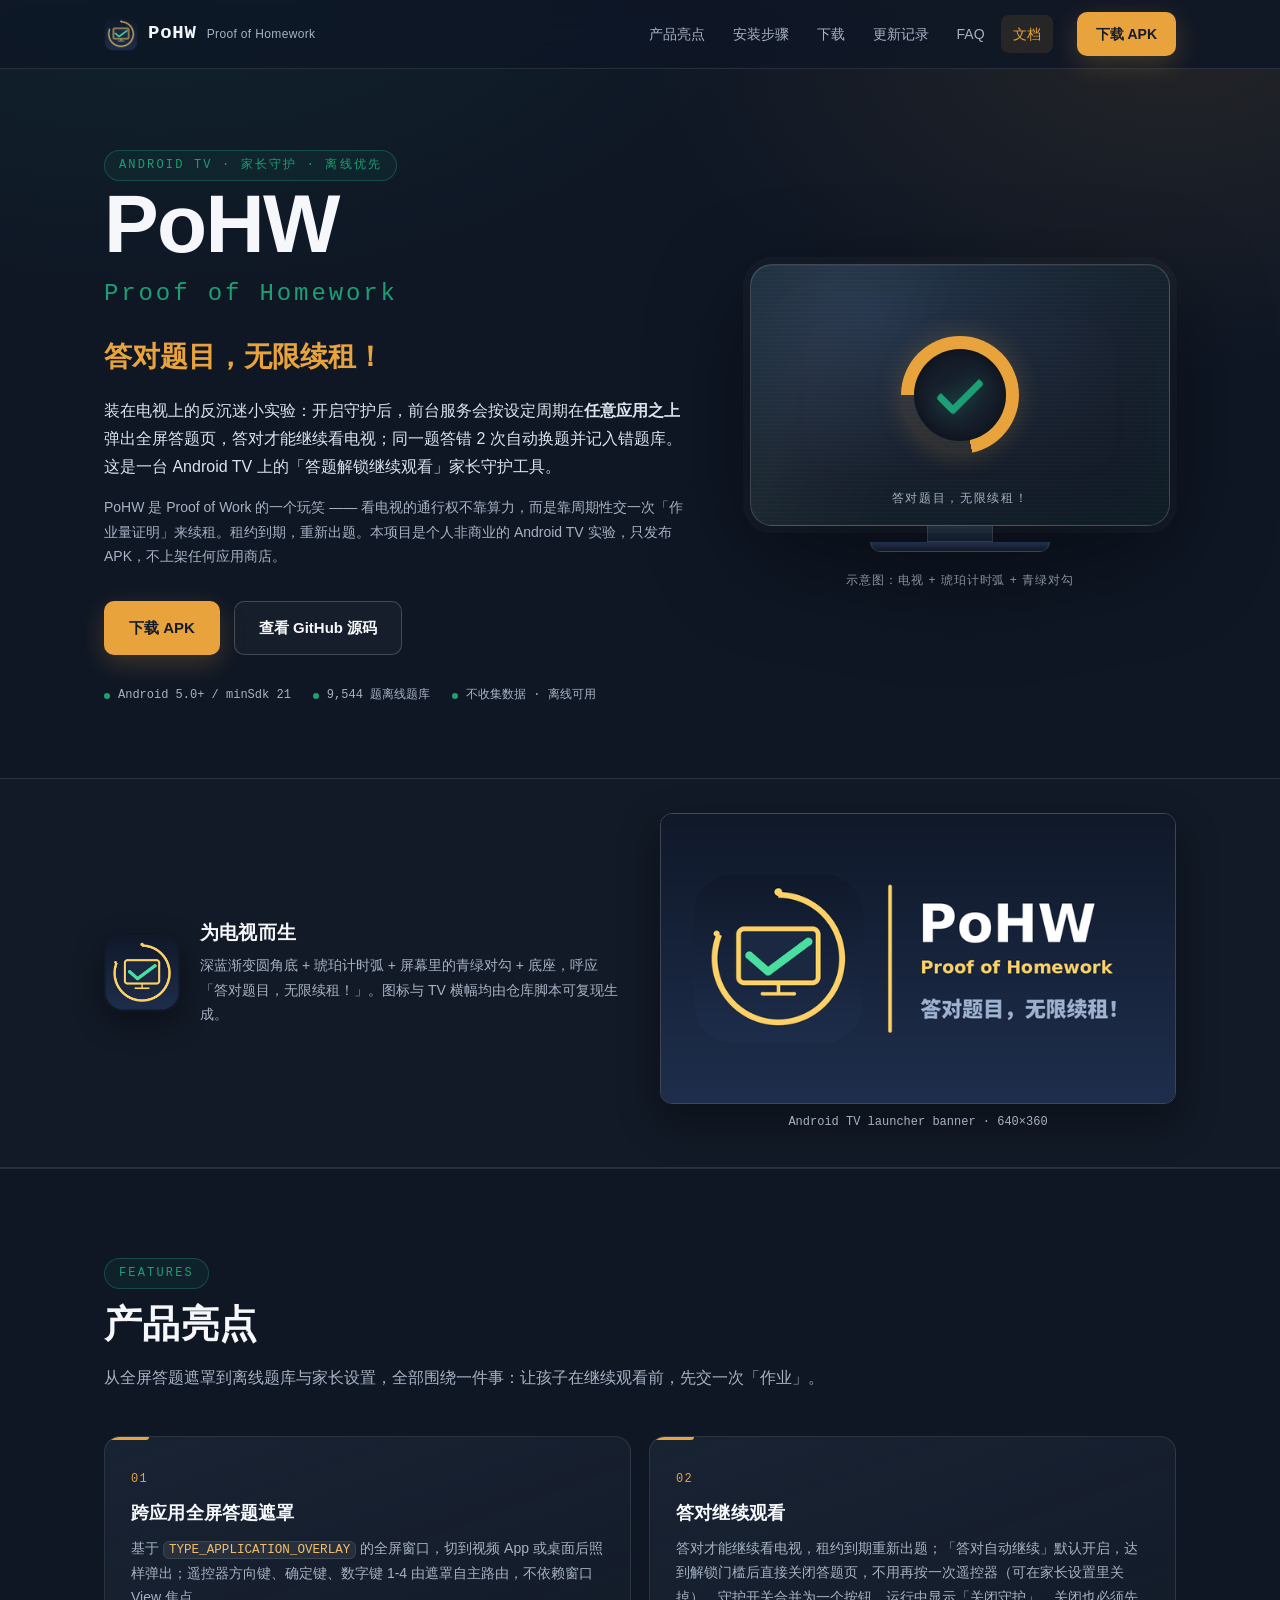
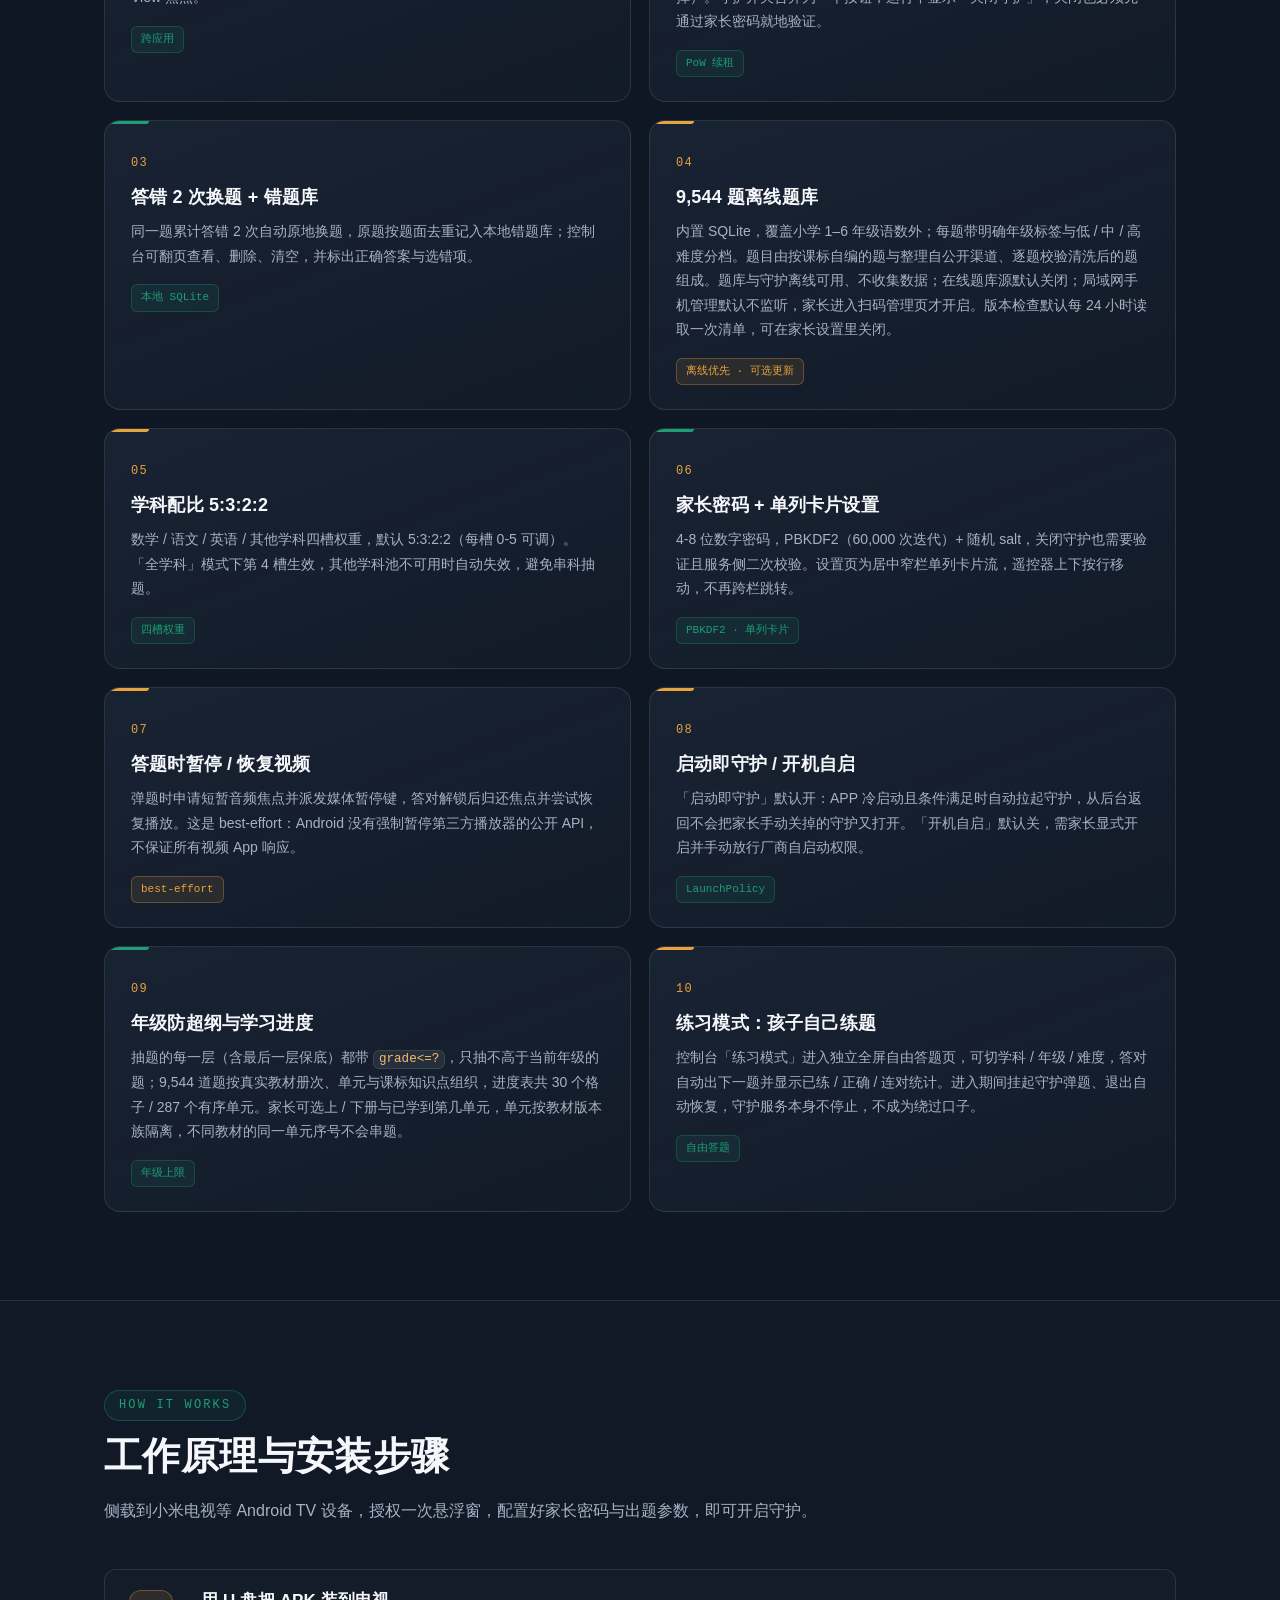
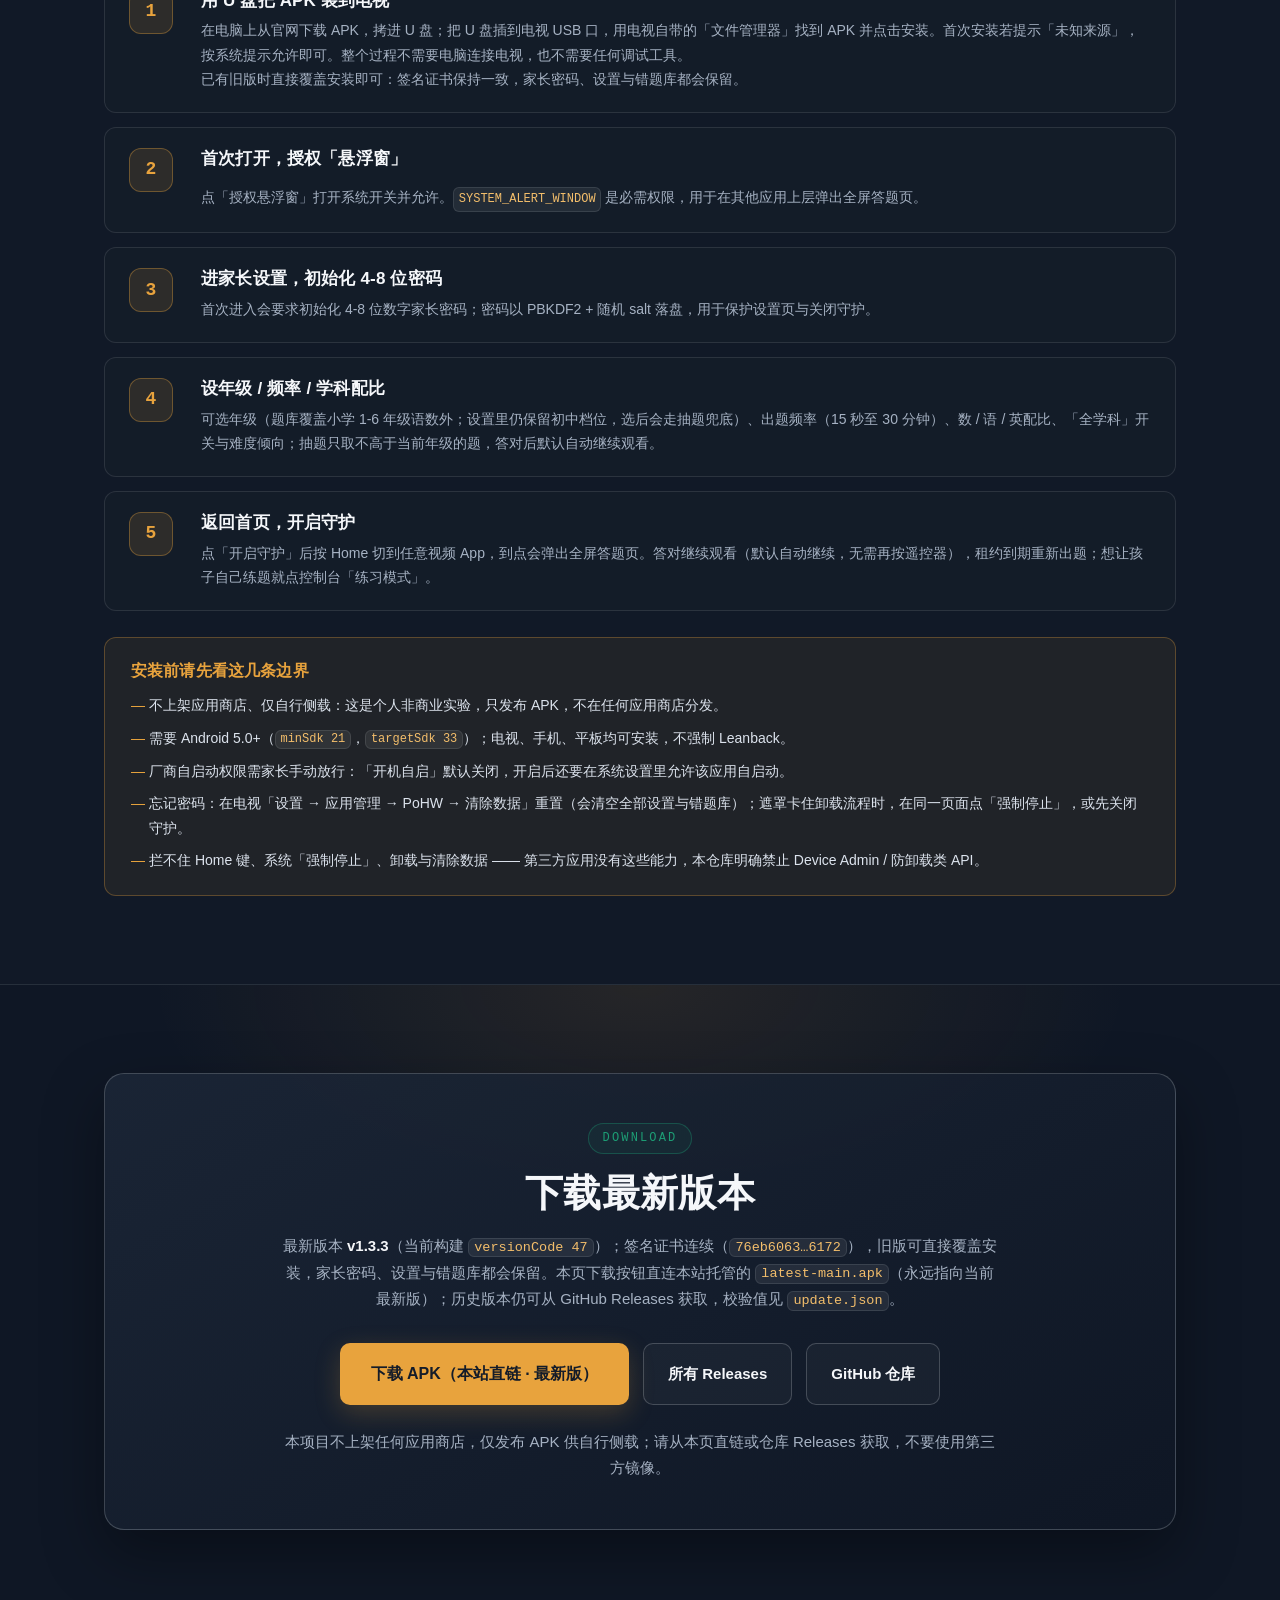
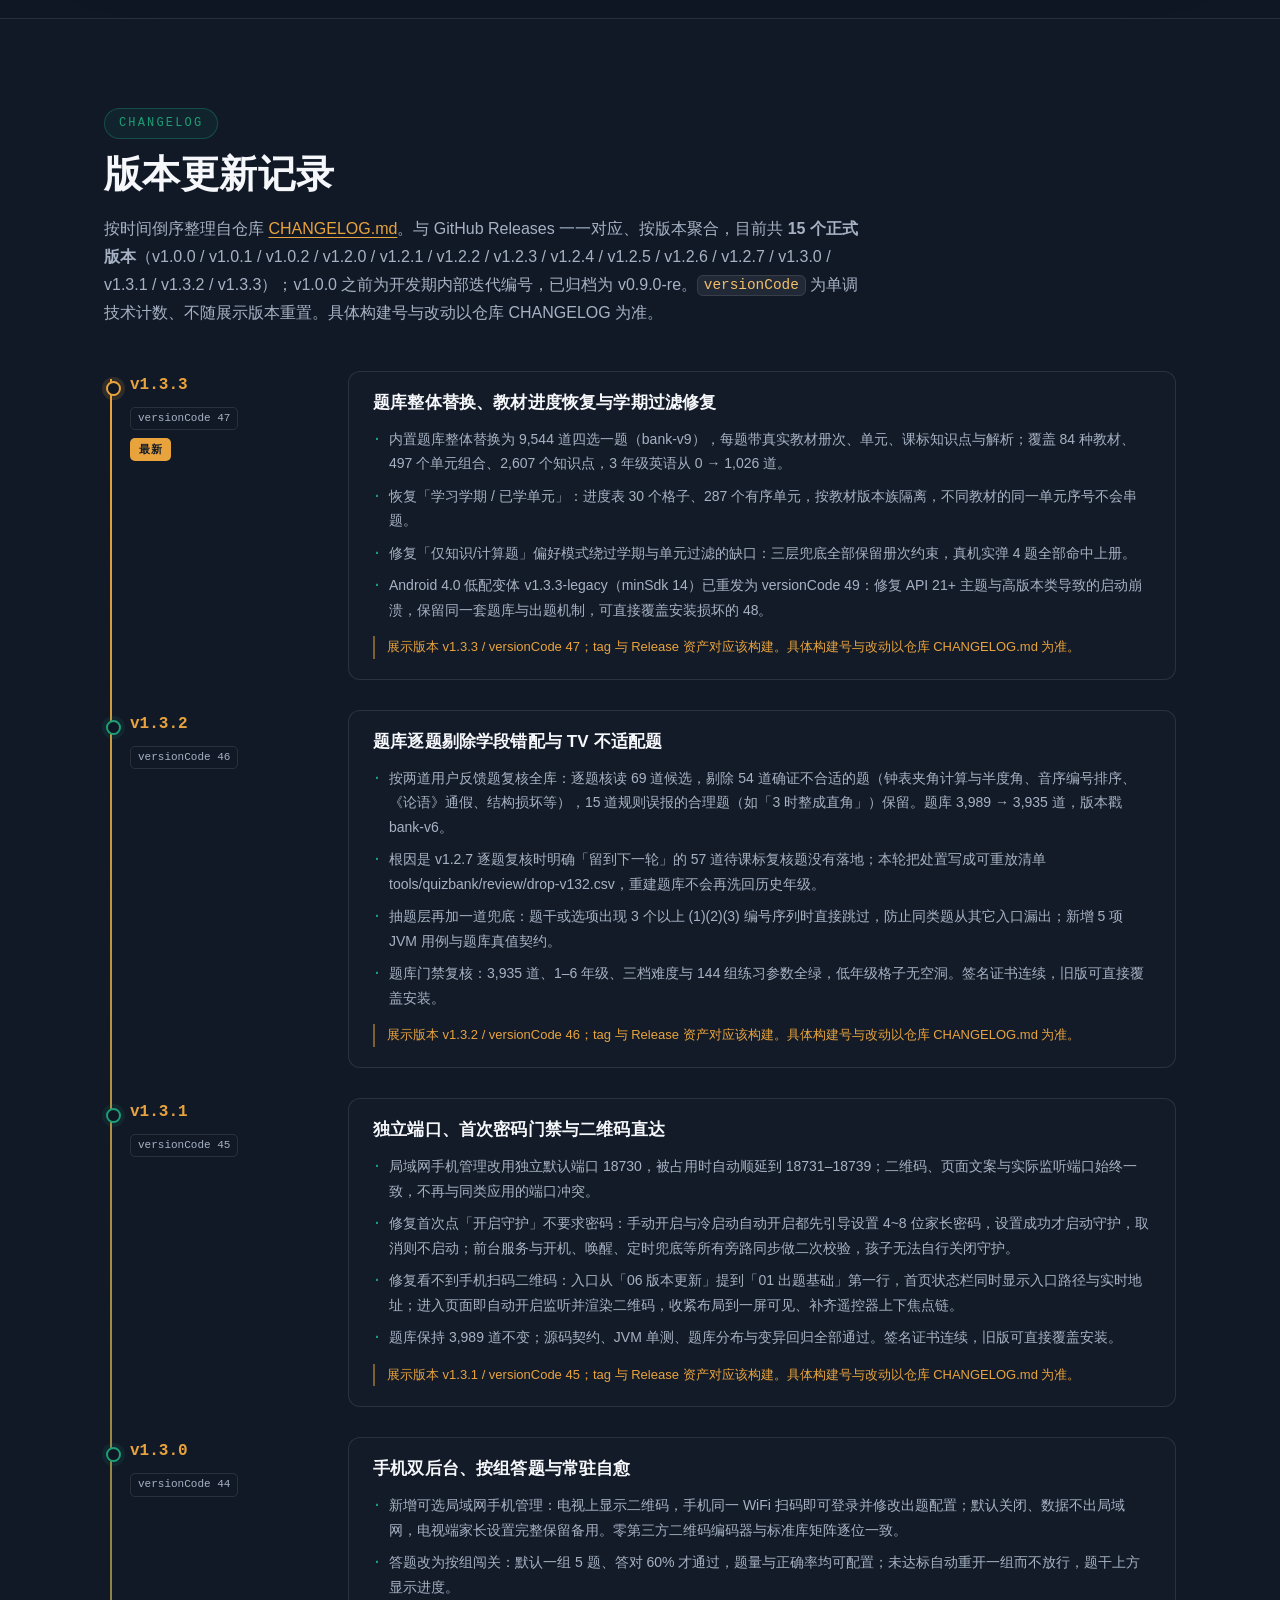
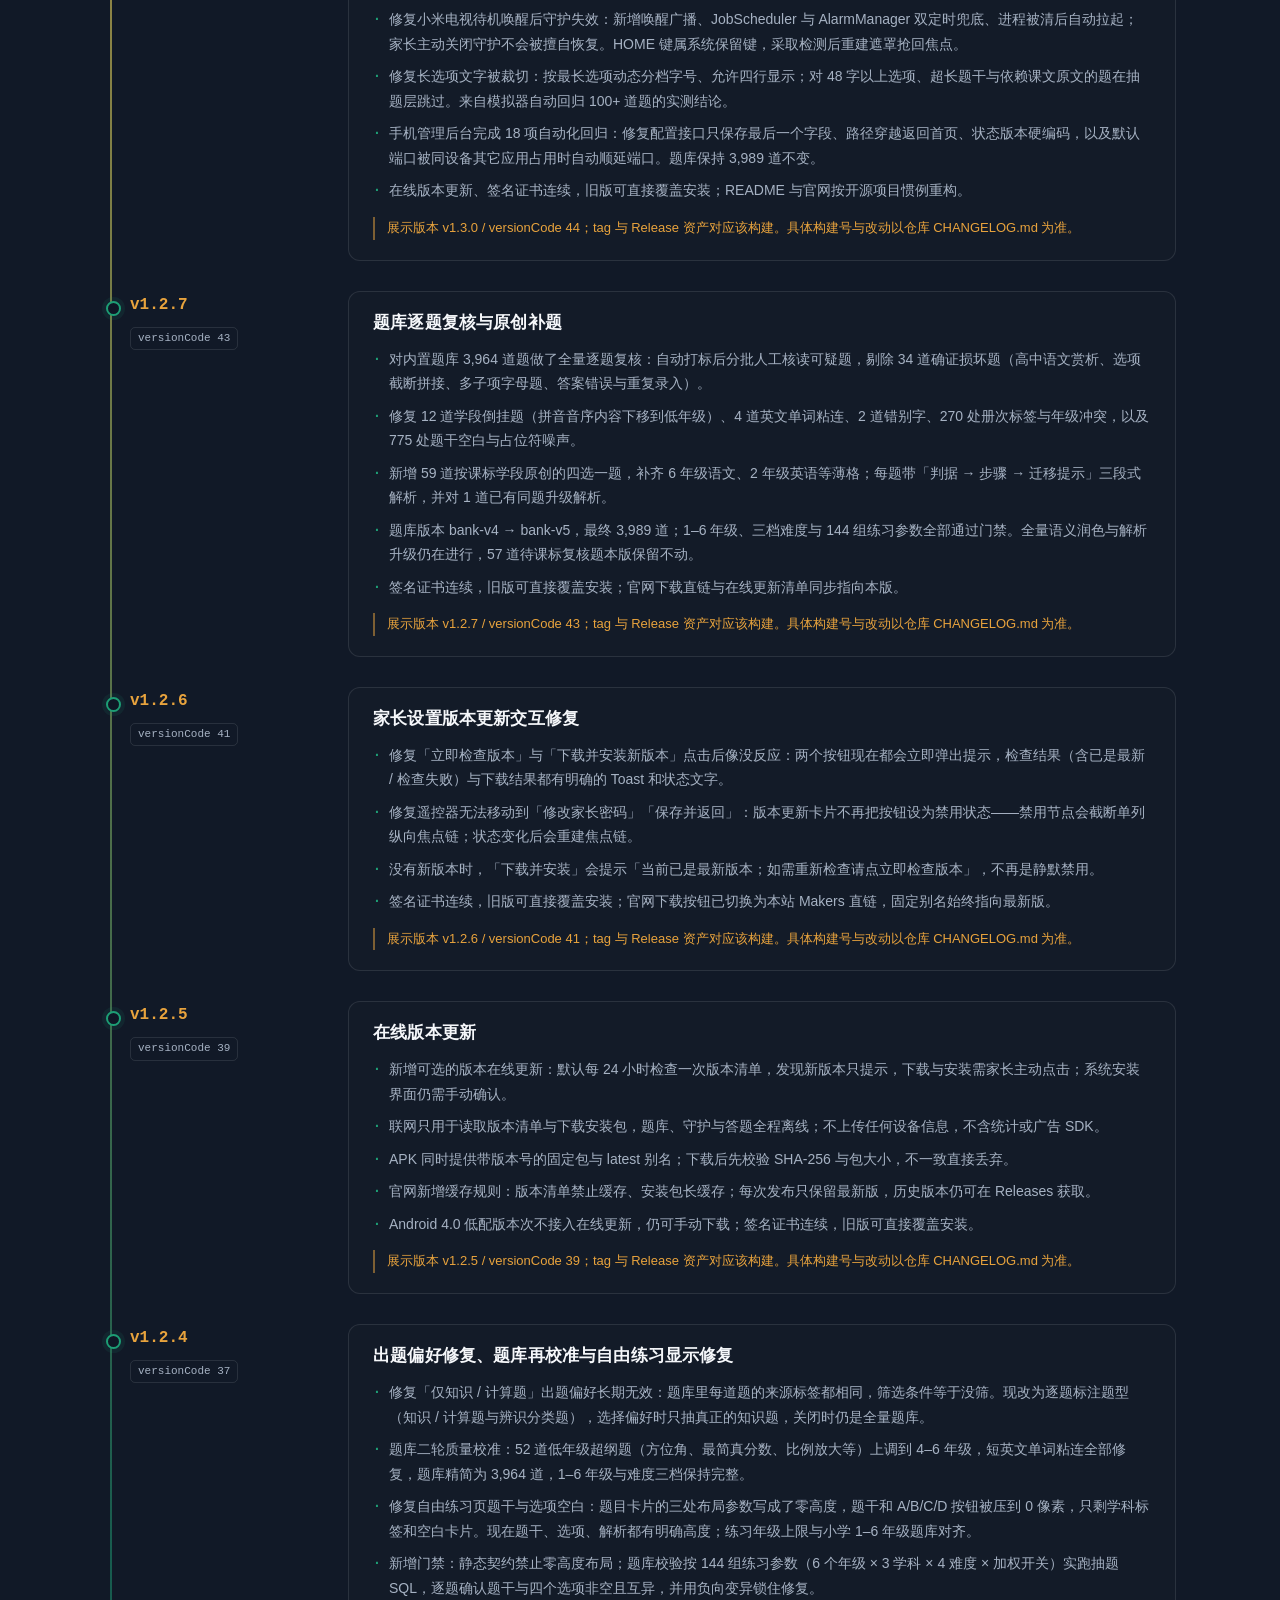
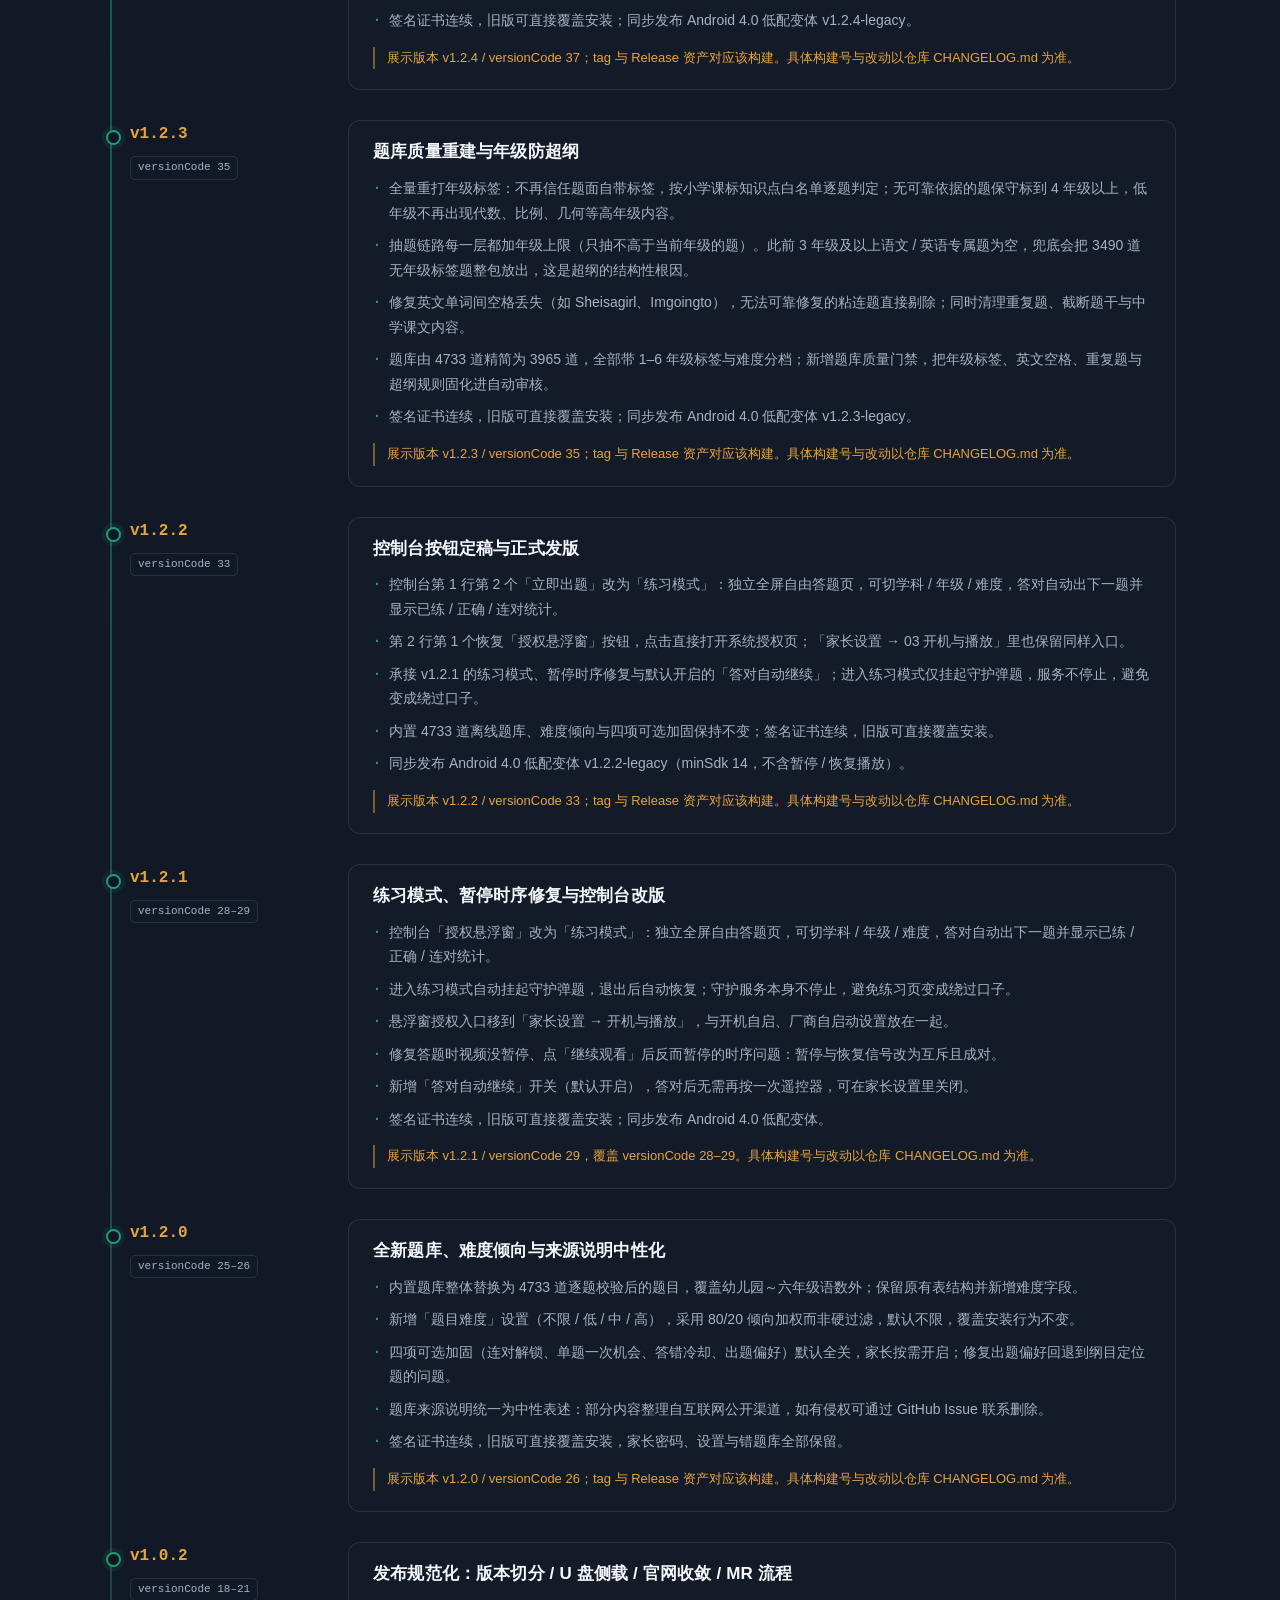
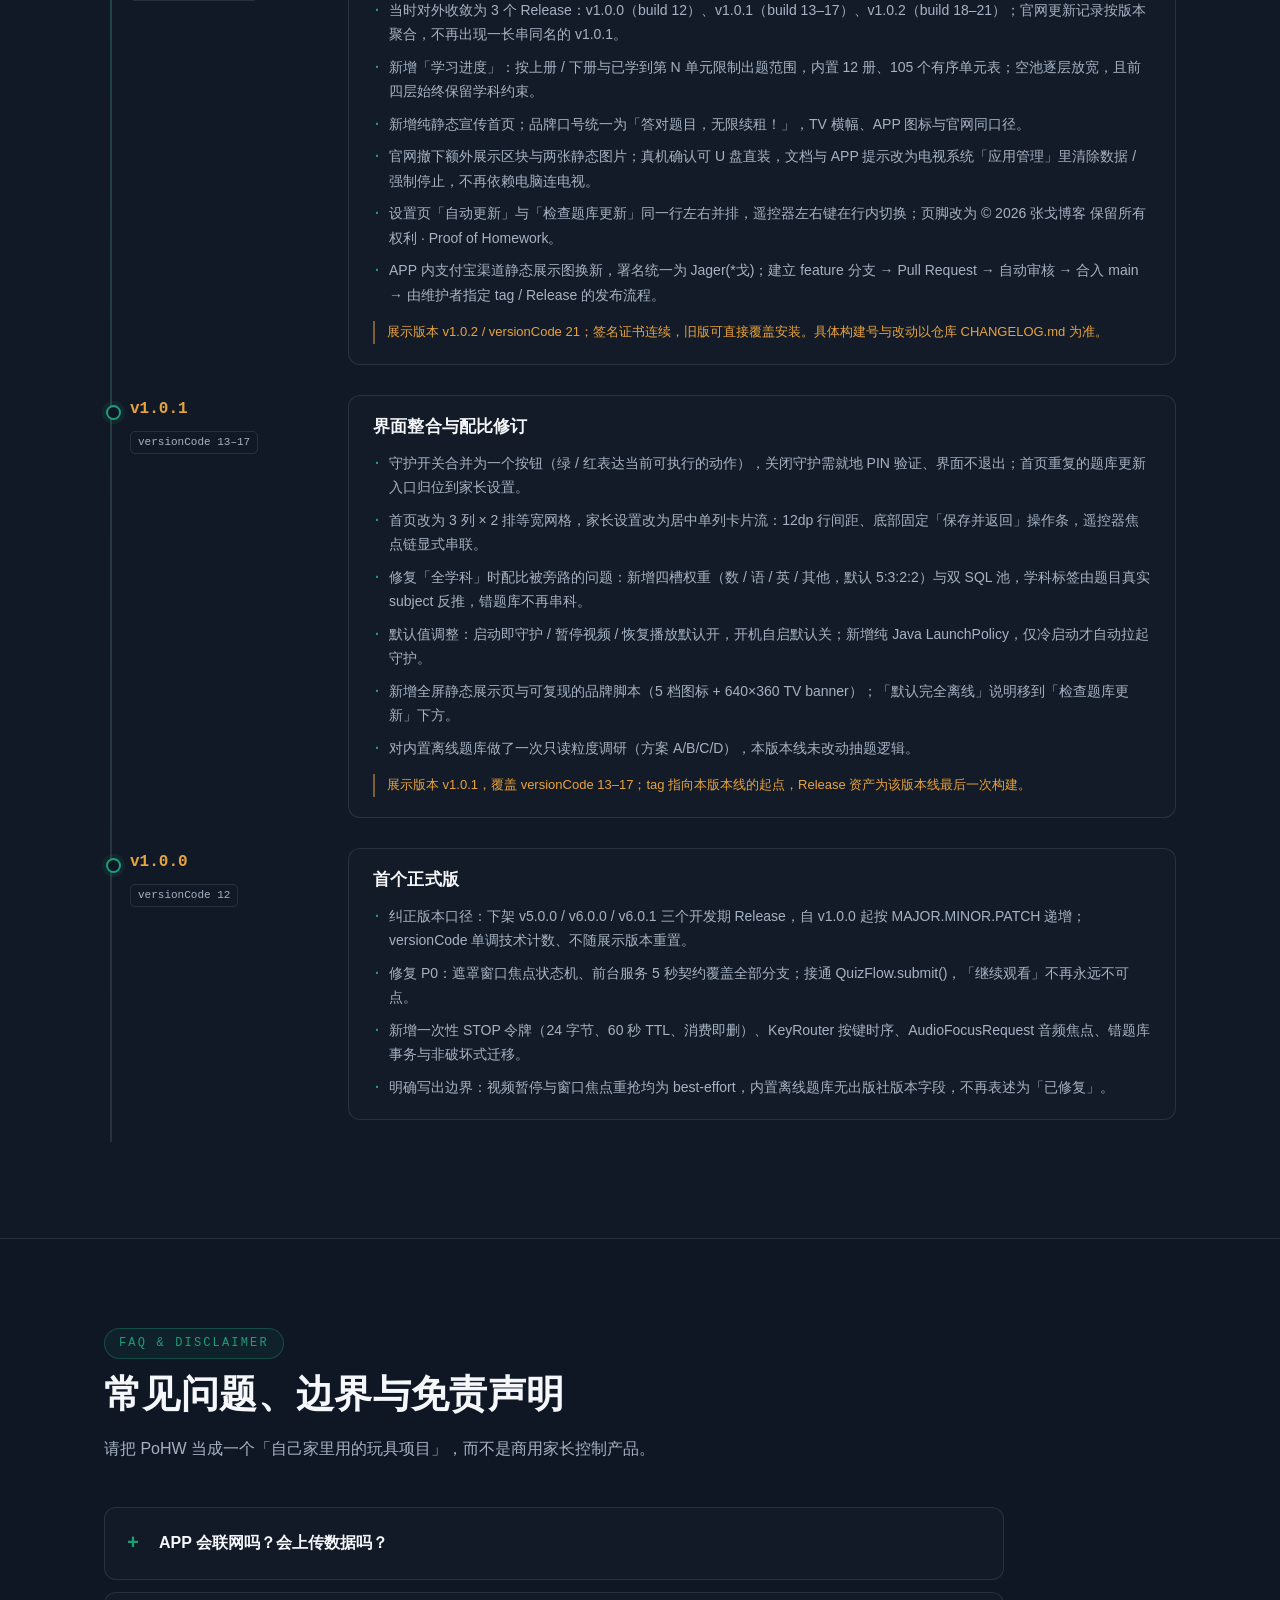
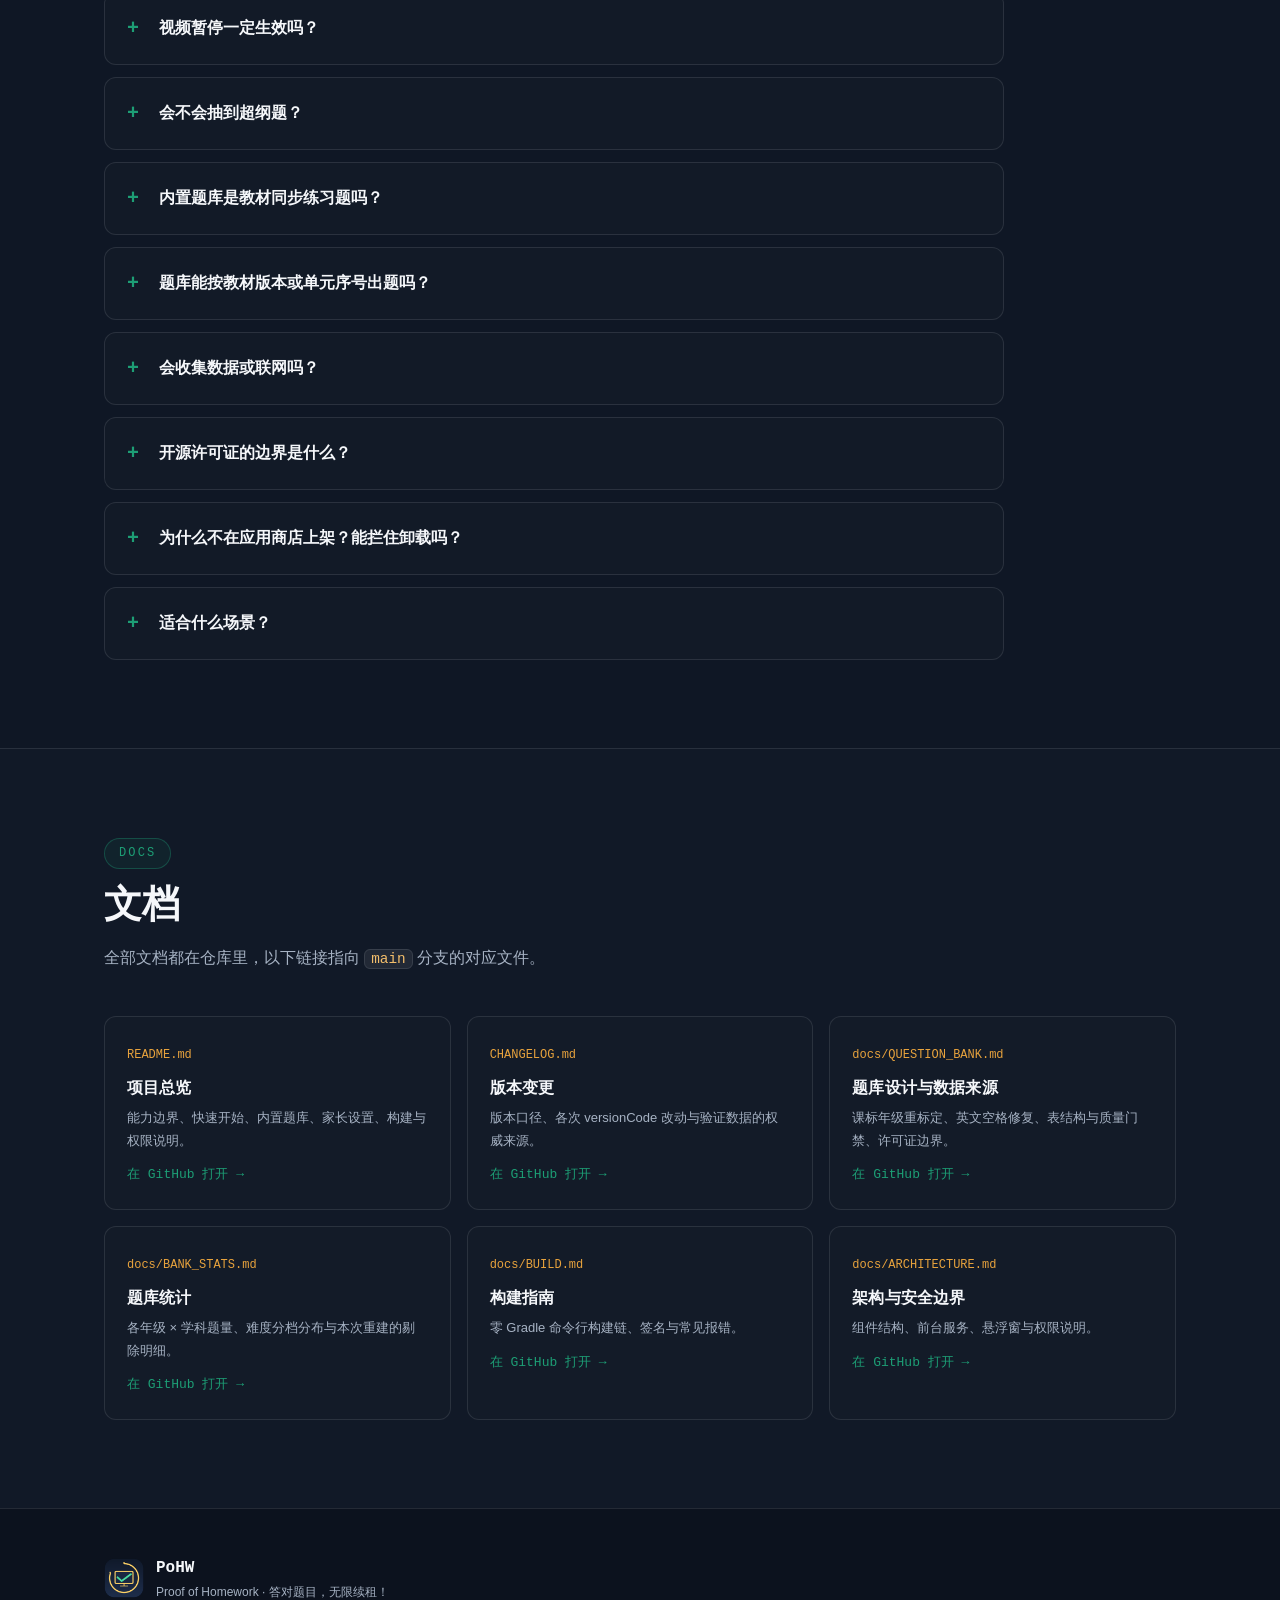
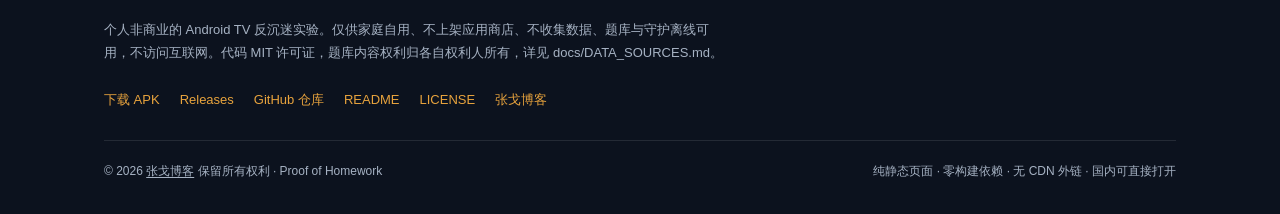
==== site/index.html @ 97f40a1f "unreleased: fix stale site figures and record issue 37 work" ====
<!DOCTYPE html>
<html lang="zh-CN">
<head>
<meta charset="UTF-8">
<meta name="viewport" content="width=device-width, initial-scale=1">
<title>PoHW · Proof of Homework — 答对题目，无限续租！</title>
<meta name="description" content="PoHW（Proof of Homework）是装在 Android TV 上的反沉迷家长守护工具：跨应用全屏答题遮罩，答对才能继续观看，内置 9,544 道带教材册次、单元与课标知识点的离线题库，题库与守护离线可用，不访问互联网；可选局域网管理默认不监听。">
<meta name="theme-color" content="#0F1725">
<link rel="icon" type="image/png" href="assets/ic_launcher.png">
<link rel="stylesheet" href="style.css">
</head>
<body>

<header class="nav">
  <div class="container nav-inner">
    <a class="brand" href="#top">
      <img src="assets/ic_launcher.png" alt="PoHW 应用图标" width="34" height="34">
      <span class="brand-name">PoHW</span>
      <span class="brand-sub">Proof of Homework</span>
    </a>
    <nav class="nav-links" aria-label="主导航">
      <a href="#features">产品亮点</a>
      <a href="#how">安装步骤</a>
      <a href="#download">下载</a>
      <a href="#releases">更新记录</a>
      <a href="#faq">FAQ</a>
      <a href="#docs">文档</a>
    </nav>
    <a class="btn btn-primary btn-sm" href="https://pohw.zhangge.net/dl/latest-main.apk">下载 APK</a>
  </div>
</header>

<main id="top">

  <!-- ===== Hero ===== -->
  <section class="hero">
    <div class="container hero-grid">
      <div class="hero-copy">
        <p class="eyebrow">Android TV · 家长守护 · 离线优先</p>
        <h1 class="hero-title">PoHW<span class="hero-title-en">Proof of Homework</span></h1>
        <p class="hero-tagline">答对题目，无限续租！</p>
        <p class="hero-desc">装在电视上的反沉迷小实验：开启守护后，前台服务会按设定周期在<strong>任意应用之上</strong>弹出全屏答题页，答对才能继续看电视；同一题答错 2 次自动换题并记入错题库。这是一台 Android TV 上的「答题解锁继续观看」家长守护工具。</p>
        <p class="hero-note">PoHW 是 Proof of Work 的一个玩笑 —— 看电视的通行权不靠算力，而是靠周期性交一次「作业量证明」来续租。租约到期，重新出题。本项目是个人非商业的 Android TV 实验，只发布 APK，不上架任何应用商店。</p>
        <div class="hero-actions">
          <a class="btn btn-primary" href="https://pohw.zhangge.net/dl/latest-main.apk">下载 APK</a>
          <a class="btn btn-ghost" href="https://github.com/jagerzhang/PoHW">查看 GitHub 源码</a>
        </div>
        <div class="hero-facts">
          <span>Android 5.0+ / minSdk 21</span>
          <span>9,544 题离线题库</span>
          <span>不收集数据 · 离线可用</span>
        </div>
      </div>

      <div class="hero-art">
        <div class="tv-art" aria-hidden="true">
          <div class="tv-screen">
            <div class="tv-dial">
              <div class="tv-arc"></div>
              <div class="tv-check"></div>
            </div>
            <div class="tv-caption">答对题目，无限续租！</div>
          </div>
          <div class="tv-neck"></div>
          <div class="tv-base"></div>
        </div>
        <p class="art-caption">示意图：电视 + 琥珀计时弧 + 青绿对勾</p>
      </div>
    </div>
  </section>

  <!-- ===== 品牌资源 ===== -->
  <section class="brand-strip" aria-label="应用图标与 TV 横幅">
    <div class="container brand-strip-inner">
      <div class="brand-strip-copy">
        <img src="assets/ic_launcher.png" alt="PoHW APP 图标" width="76" height="76">
        <div>
          <h2>为电视而生</h2>
          <p>深蓝渐变圆角底 + 琥珀计时弧 + 屏幕里的青绿对勾 + 底座，呼应「答对题目，无限续租！」。图标与 TV 横幅均由仓库脚本可复现生成。</p>
        </div>
      </div>
      <div>
        <img class="banner" src="assets/tv_banner.png" alt="PoHW Android TV 横幅（640×360）" loading="lazy">
        <p class="banner-label">Android TV launcher banner · 640×360</p>
      </div>
    </div>
  </section>

  <!-- ===== 产品亮点 ===== -->
  <section id="features" class="section">
    <div class="container">
      <div class="section-head">
        <span class="eyebrow">Features</span>
        <h2 class="section-title">产品亮点</h2>
        <p class="section-lead">从全屏答题遮罩到离线题库与家长设置，全部围绕一件事：让孩子在继续观看前，先交一次「作业」。</p>
      </div>

      <div class="features-grid">
        <article class="feature-card">
          <span class="feature-no">01</span>
          <h3>跨应用全屏答题遮罩</h3>
          <p>基于 <code>TYPE_APPLICATION_OVERLAY</code> 的全屏窗口，切到视频 App 或桌面后照样弹出；遥控器方向键、确定键、数字键 1-4 由遮罩自主路由，不依赖窗口 View 焦点。</p>
          <span class="tag">跨应用</span>
        </article>

        <article class="feature-card">
          <span class="feature-no">02</span>
          <h3>答对继续观看</h3>
          <p>答对才能继续看电视，租约到期重新出题；「答对自动继续」默认开启，达到解锁门槛后直接关闭答题页，不用再按一次遥控器（可在家长设置里关掉）。守护开关合并为一个按钮，运行中显示「关闭守护」，关闭也必须先通过家长密码就地验证。</p>
          <span class="tag">PoW 续租</span>
        </article>

        <article class="feature-card">
          <span class="feature-no">03</span>
          <h3>答错 2 次换题 + 错题库</h3>
          <p>同一题累计答错 2 次自动原地换题，原题按题面去重记入本地错题库；控制台可翻页查看、删除、清空，并标出正确答案与选错项。</p>
          <span class="tag">本地 SQLite</span>
        </article>

        <article class="feature-card">
          <span class="feature-no">04</span>
          <h3>9,544 题离线题库</h3>
          <p>内置 SQLite，覆盖小学 1–6 年级语数外；每题带明确年级标签与低 / 中 / 高难度分档。题目由按课标自编的题与整理自公开渠道、逐题校验清洗后的题组成。题库与守护离线可用、不收集数据；在线题库源默认关闭；局域网手机管理默认不监听，家长进入扫码管理页才开启。版本检查默认每 24 小时读取一次清单，可在家长设置里关闭。</p>
          <span class="tag warn">离线优先 · 可选更新</span>
        </article>

        <article class="feature-card">
          <span class="feature-no">05</span>
          <h3>学科配比 5:3:2:2</h3>
          <p>数学 / 语文 / 英语 / 其他学科四槽权重，默认 5:3:2:2（每槽 0-5 可调）。「全学科」模式下第 4 槽生效，其他学科池不可用时自动失效，避免串科抽题。</p>
          <span class="tag">四槽权重</span>
        </article>

        <article class="feature-card">
          <span class="feature-no">06</span>
          <h3>家长密码 + 单列卡片设置</h3>
          <p>4-8 位数字密码，PBKDF2（60,000 次迭代）+ 随机 salt，关闭守护也需要验证且服务侧二次校验。设置页为居中窄栏单列卡片流，遥控器上下按行移动，不再跨栏跳转。</p>
          <span class="tag">PBKDF2 · 单列卡片</span>
        </article>

        <article class="feature-card">
          <span class="feature-no">07</span>
          <h3>答题时暂停 / 恢复视频</h3>
          <p>弹题时申请短暂音频焦点并派发媒体暂停键，答对解锁后归还焦点并尝试恢复播放。这是 best-effort：Android 没有强制暂停第三方播放器的公开 API，不保证所有视频 App 响应。</p>
          <span class="tag warn">best-effort</span>
        </article>

        <article class="feature-card">
          <span class="feature-no">08</span>
          <h3>启动即守护 / 开机自启</h3>
          <p>「启动即守护」默认开：APP 冷启动且条件满足时自动拉起守护，从后台返回不会把家长手动关掉的守护又打开。「开机自启」默认关，需家长显式开启并手动放行厂商自启动权限。</p>
          <span class="tag">LaunchPolicy</span>
        </article>

        <article class="feature-card">
          <span class="feature-no">09</span>
          <h3>年级防超纲与学习进度</h3>
          <p>抽题的每一层（含最后一层保底）都带 <code>grade&lt;=?</code>，只抽不高于当前年级的题；9,544 道题按真实教材册次、单元与课标知识点组织，进度表共 30 个格子 / 287 个有序单元。家长可选上 / 下册与已学到第几单元，单元按教材版本族隔离，不同教材的同一单元序号不会串题。</p>
          <span class="tag">年级上限</span>
        </article>
        <article class="feature-card">
          <span class="feature-no">10</span>
          <h3>练习模式：孩子自己练题</h3>
          <p>控制台「练习模式」进入独立全屏自由答题页，可切学科 / 年级 / 难度，答对自动出下一题并显示已练 / 正确 / 连对统计。进入期间挂起守护弹题、退出自动恢复，守护服务本身不停止，不成为绕过口子。</p>
          <span class="tag">自由答题</span>
        </article>
      </div>
    </div>
  </section>

  <!-- ===== 工作原理 / 安装步骤 ===== -->
  <section id="how" class="section">
    <div class="container">
      <div class="section-head">
        <span class="eyebrow">How it works</span>
        <h2 class="section-title">工作原理与安装步骤</h2>
        <p class="section-lead">侧载到小米电视等 Android TV 设备，授权一次悬浮窗，配置好家长密码与出题参数，即可开启守护。</p>
      </div>

      <ol class="steps">
        <li class="step">
          <span class="step-no">1</span>
          <div>
            <h3>用 U 盘把 APK 装到电视</h3>
            <p>在电脑上从官网下载 APK，拷进 U 盘；把 U 盘插到电视 USB 口，用电视自带的「文件管理器」找到 APK 并点击安装。首次安装若提示「未知来源」，按系统提示允许即可。整个过程不需要电脑连接电视，也不需要任何调试工具。</p>
            <p>已有旧版时直接覆盖安装即可：签名证书保持一致，家长密码、设置与错题库都会保留。</p>
          </div>
        </li>
        <li class="step">
          <span class="step-no">2</span>
          <div>
            <h3>首次打开，授权「悬浮窗」</h3>
            <p>点「授权悬浮窗」打开系统开关并允许。<code>SYSTEM_ALERT_WINDOW</code> 是必需权限，用于在其他应用上层弹出全屏答题页。</p>
          </div>
        </li>
        <li class="step">
          <span class="step-no">3</span>
          <div>
            <h3>进家长设置，初始化 4-8 位密码</h3>
            <p>首次进入会要求初始化 4-8 位数字家长密码；密码以 PBKDF2 + 随机 salt 落盘，用于保护设置页与关闭守护。</p>
          </div>
        </li>
        <li class="step">
          <span class="step-no">4</span>
          <div>
            <h3>设年级 / 频率 / 学科配比</h3>
            <p>可选年级（题库覆盖小学 1-6 年级语数外；设置里仍保留初中档位，选后会走抽题兜底）、出题频率（15 秒至 30 分钟）、数 / 语 / 英配比、「全学科」开关与难度倾向；抽题只取不高于当前年级的题，答对后默认自动继续观看。</p>
          </div>
        </li>
        <li class="step">
          <span class="step-no">5</span>
          <div>
            <h3>返回首页，开启守护</h3>
            <p>点「开启守护」后按 Home 切到任意视频 App，到点会弹出全屏答题页。答对继续观看（默认自动继续，无需再按遥控器），租约到期重新出题；想让孩子自己练题就点控制台「练习模式」。</p>
          </div>
        </li>
      </ol>

      <div class="callout">
        <h3>安装前请先看这几条边界</h3>
        <ul>
          <li>不上架应用商店、仅自行侧载：这是个人非商业实验，只发布 APK，不在任何应用商店分发。</li>
          <li>需要 Android 5.0+（<code>minSdk 21</code>，<code>targetSdk 33</code>）；电视、手机、平板均可安装，不强制 Leanback。</li>
          <li>厂商自启动权限需家长手动放行：「开机自启」默认关闭，开启后还要在系统设置里允许该应用自启动。</li>
          <li>忘记密码：在电视「设置 → 应用管理 → PoHW → 清除数据」重置（会清空全部设置与错题库）；遮罩卡住卸载流程时，在同一页面点「强制停止」，或先关闭守护。</li>
          <li>拦不住 Home 键、系统「强制停止」、卸载与清除数据 —— 第三方应用没有这些能力，本仓库明确禁止 Device Admin / 防卸载类 API。</li>
        </ul>
      </div>
    </div>
  </section>

  <!-- ===== 下载 ===== -->
  <section id="download" class="section download-section">
    <div class="container">
      <div class="download-box">
        <span class="eyebrow">Download</span>
        <h2 class="section-title">下载最新版本</h2>
        <p>最新版本 <strong>v1.3.3</strong>（当前构建 <code>versionCode 47</code>）；签名证书连续（<code>76eb6063…6172</code>），旧版可直接覆盖安装，家长密码、设置与错题库都会保留。本页下载按钮直连本站托管的 <code>latest-main.apk</code>（永远指向当前最新版）；历史版本仍可从 GitHub Releases 获取，校验值见 <code>update.json</code>。</p>
        <div class="download-actions">
          <a class="btn btn-primary btn-lg" href="https://pohw.zhangge.net/dl/latest-main.apk">下载 APK（本站直链 · 最新版）</a>
          <a class="btn btn-ghost" href="https://github.com/jagerzhang/PoHW/releases">所有 Releases</a>
          <a class="btn btn-ghost" href="https://github.com/jagerzhang/PoHW">GitHub 仓库</a>
        </div>
        <p class="download-hint">本项目不上架任何应用商店，仅发布 APK 供自行侧载；请从本页直链或仓库 Releases 获取，不要使用第三方镜像。</p>
      </div>
    </div>
  </section>

  <!-- ===== 版本更新记录 ===== -->
  <section id="releases" class="section">
    <div class="container">
      <div class="section-head">
        <span class="eyebrow">Changelog</span>
        <h2 class="section-title">版本更新记录</h2>
        <p class="section-lead">按时间倒序整理自仓库 <a href="https://github.com/jagerzhang/PoHW/blob/main/CHANGELOG.md" target="_blank" rel="noopener">CHANGELOG.md</a>。与 GitHub Releases 一一对应、按版本聚合，目前共 <strong>15 个正式版本</strong>（v1.0.0 / v1.0.1 / v1.0.2 / v1.2.0 / v1.2.1 / v1.2.2 / v1.2.3 / v1.2.4 / v1.2.5 / v1.2.6 / v1.2.7 / v1.3.0 / v1.3.1 / v1.3.2 / v1.3.3）；v1.0.0 之前为开发期内部迭代编号，已归档为 v0.9.0-re。<code>versionCode</code> 为单调技术计数、不随展示版本重置。具体构建号与改动以仓库 CHANGELOG 为准。</p>
      </div>
      <div id="releases-list" class="releases"></div>
    </div>
  </section>

  <!-- ===== FAQ / 边界与免责声明 ===== -->
  <section id="faq" class="section">
    <div class="container">
      <div class="section-head">
        <span class="eyebrow">FAQ & Disclaimer</span>
        <h2 class="section-title">常见问题、边界与免责声明</h2>
        <p class="section-lead">请把 PoHW 当成一个「自己家里用的玩具项目」，而不是商用家长控制产品。</p>
      </div>

      <div class="faq-list">
        <details class="faq-item">
          <summary>APP 会联网吗？会上传数据吗？</summary>
          <p>题库、守护与答题全程离线，不上传任何数据。默认开启的版本检查每 24 小时向本站读取一次 <code>update.json</code>（不含设备标识、无统计），发现新版本只提示，<strong>下载与安装必须由家长主动点击</strong>。可选在线题库源默认关闭，只有家长自行填写地址后才会联网。两项都关闭后 APP 不发任何请求。可在「家长设置 → 06 版本更新」里关闭自动检查。</p>
        </details>
        <details class="faq-item">
          <summary>视频暂停一定生效吗？</summary>
          <p>不一定，是 <strong>best-effort</strong>。Android 没有「强制暂停第三方播放器」的公开 API，APP 只能请求短暂音频焦点并派发媒体暂停键，答对后归还焦点并尝试恢复；不保证所有视频 App 响应。Android 12+ 视频 App 还可用 <code>HIDE_OVERLAY_WINDOWS</code> 隐藏非系统浮层，各家 ROM 与小米电视的实际表现需要上机实测。窗口焦点重抢同样是 best-effort，重抢失败时遮罩保留、不自动放行，触摸 / 鼠标点击仍可答题。</p>
        </details>

        <details class="faq-item">
          <summary>会不会抽到超纲题？</summary>
          <p>v1.2.3 起做了两层保护：题库按小学课标知识点白名单<strong>逐题重新定级</strong>（不再信任题面自带标签，例如曾把代数等式标成三年级），只有明确且单纯命中 1–3 年级课标的题才进低年级池；抽题时<strong>每一层都带年级上限</strong>，只取不高于当前年级的题，任何兜底都不会放宽。同时修复了英文单词间空格丢失、剔除了中学课文与重复题，题库经多轮课标重标定、逐题复核与原创补题，并在 bank-v9 整体替换后为 9,544 道。规则已固化进自动审核门禁；如遇具体不适用的题目，欢迎通过 GitHub Issue 反馈，核实后会调整规则并重建题库。</p>
        </details>        <details class="faq-item">
          <summary>内置题库是教材同步练习题吗？</summary>
          <p>不是。内置 9,544 道题由本项目按课标自编的题，与整理自互联网公开渠道、经逐题校验清洗后的题组成，全部带教材版本族、上 / 下册、单元序号、课标知识点与解析，覆盖小学 1–6 年级语数外，不是教材同步真题，也不是教辅题库。题库内容不含站点水印、外链或付费题数据。它的作用是打断连续观看、让孩子回忆一下学过什么。来源说明见仓库 <code>docs/DATA_SOURCES.md</code>。</p>
        </details>

        <details class="faq-item">
          <summary>题库能按教材版本或单元序号出题吗？</summary>
          <p>可以。当前 9,544 道题<strong>全部带教材版本族、上 / 下册、单元序号与课标知识点</strong>；<code>assets/syllabus.json</code> 按「年级 × 册次 × 学科」组织 30 个格子、287 个有序单元，家长在设置里选上 / 下册与已学单元即可。同一格子可能有多套教材，进度表自动匹配题量最多的版本族，单元过滤按版本隔离，不会把不同教材的第 1 单元混在一起。1–2 年级与 6 年级没有英语题（新库英语三年级起点）。设计与边界见 <a href="https://github.com/jagerzhang/PoHW/blob/main/docs/QUESTION_BANK.md" target="_blank" rel="noopener">docs/QUESTION_BANK.md</a>。</p>
        </details>

        <details class="faq-item">
          <summary>会收集数据或联网吗？</summary>
          <p>不收集数据，题库与守护离线可用、不访问互联网：<code>INTERNET</code> 权限用于家长自行配置的可选在线题库源、默认开启的版本检查（仅 GET 版本清单，24 小时一次，不含设备标识），以及默认不监听的局域网管理（数据只在家里 WiFi 内流转，不经过外部服务器）；三项都关闭后 APP 不产生任何对外请求。不含任何统计、广告或支付 SDK。清单同时设置了 <code>allowBackup=false</code> 与默认禁止明文 HTTP。</p>
        </details>

        <details class="faq-item">
          <summary>开源许可证的边界是什么？</summary>
          <p>代码采用 <a href="https://github.com/jagerzhang/PoHW/blob/main/LICENSE" target="_blank" rel="noopener">MIT 许可证</a>；<code>app/assets/quiz.db</code> 中的题库内容<strong>不在 MIT 授权范围内</strong>，权利归各自权利人所有，仅供个人非商业学习使用。<strong>如有侵权或其他权益问题，请通过 GitHub Issue 联系维护者，核实后会及时删除或替换。</strong>详见仓库 <code>docs/DATA_SOURCES.md</code>。仓库与 APK 中不含任何密钥与付费接口。</p>
        </details>

        <details class="faq-item">
          <summary>为什么不在应用商店上架？能拦住卸载吗？</summary>
          <p>这是个人非商业实验，<strong>不上架任何应用商店、非应用商店分发</strong>，只发布 APK 供自行侧载。第三方应用拦不住 Home 键、系统「强制停止」、卸载与清除数据，本项目明确禁止 Device Admin / Device Owner / 锁屏任务 / 防卸载这类 API。</p>
        </details>

        <details class="faq-item">
          <summary>适合什么场景？</summary>
          <p>仅供<strong>家庭自用</strong>：请在自己设备上、在自己孩子知情的前提下使用。它不是商用家长控制产品，也不承诺任何监护效果；题目质量、真机兼容性与遥控器体验以实际设备为准。</p>
        </details>
      </div>
    </div>
  </section>

  <!-- ===== 文档 ===== -->
  <section id="docs" class="section">
    <div class="container">
      <div class="section-head">
        <span class="eyebrow">Docs</span>
        <h2 class="section-title">文档</h2>
        <p class="section-lead">全部文档都在仓库里，以下链接指向 <code>main</code> 分支的对应文件。</p>
      </div>

      <div class="docs-grid">
        <a class="doc-card" href="https://github.com/jagerzhang/PoHW/blob/main/README.md" target="_blank" rel="noopener">
          <span class="doc-path">README.md</span>
          <h3>项目总览</h3>
          <p>能力边界、快速开始、内置题库、家长设置、构建与权限说明。</p>
          <span class="doc-arrow">在 GitHub 打开 →</span>
        </a>
        <a class="doc-card" href="https://github.com/jagerzhang/PoHW/blob/main/CHANGELOG.md" target="_blank" rel="noopener">
          <span class="doc-path">CHANGELOG.md</span>
          <h3>版本变更</h3>
          <p>版本口径、各次 versionCode 改动与验证数据的权威来源。</p>
          <span class="doc-arrow">在 GitHub 打开 →</span>
        </a>
        <a class="doc-card" href="https://github.com/jagerzhang/PoHW/blob/main/docs/QUESTION_BANK.md" target="_blank" rel="noopener">
          <span class="doc-path">docs/QUESTION_BANK.md</span>
          <h3>题库设计与数据来源</h3>
          <p>课标年级重标定、英文空格修复、表结构与质量门禁、许可证边界。</p>
          <span class="doc-arrow">在 GitHub 打开 →</span>
        </a>
        <a class="doc-card" href="https://github.com/jagerzhang/PoHW/blob/main/docs/BANK_STATS.md" target="_blank" rel="noopener">
          <span class="doc-path">docs/BANK_STATS.md</span>
          <h3>题库统计</h3>
          <p>各年级 × 学科题量、难度分档分布与本次重建的剔除明细。</p>
          <span class="doc-arrow">在 GitHub 打开 →</span>
        </a>
        <a class="doc-card" href="https://github.com/jagerzhang/PoHW/blob/main/docs/BUILD.md" target="_blank" rel="noopener">
          <span class="doc-path">docs/BUILD.md</span>
          <h3>构建指南</h3>
          <p>零 Gradle 命令行构建链、签名与常见报错。</p>
          <span class="doc-arrow">在 GitHub 打开 →</span>
        </a>
        <a class="doc-card" href="https://github.com/jagerzhang/PoHW/blob/main/docs/ARCHITECTURE.md" target="_blank" rel="noopener">
          <span class="doc-path">docs/ARCHITECTURE.md</span>
          <h3>架构与安全边界</h3>
          <p>组件结构、前台服务、悬浮窗与权限说明。</p>
          <span class="doc-arrow">在 GitHub 打开 →</span>
        </a>
      </div>
    </div>
  </section>

</main>

<footer class="footer">
  <div class="container">
    <div class="footer-inner">
      <div>
        <div class="footer-brand">
          <img src="assets/ic_launcher.png" alt="PoHW 应用图标" width="40" height="40">
          <div>
            <strong>PoHW</strong>
            <span>Proof of Homework · 答对题目，无限续租！</span>
          </div>
        </div>
        <p style="margin-top:16px">个人非商业的 Android TV 反沉迷实验。仅供家庭自用、不上架应用商店、不收集数据、题库与守护离线可用，不访问互联网。代码 MIT 许可证，题库内容权利归各自权利人所有，详见 docs/DATA_SOURCES.md。</p>
      </div>
      <div class="footer-links">
        <a href="https://pohw.zhangge.net/dl/latest-main.apk">下载 APK</a>
        <a href="https://github.com/jagerzhang/PoHW/releases">Releases</a>
        <a href="https://github.com/jagerzhang/PoHW">GitHub 仓库</a>
        <a href="https://github.com/jagerzhang/PoHW/blob/main/README.md">README</a>
        <a href="https://github.com/jagerzhang/PoHW/blob/main/LICENSE">LICENSE</a>
        <a href="https://zhang.ge/" target="_blank" rel="noopener">张戈博客</a>
      </div>
    </div>
    <div class="footer-bottom">
      <span>© 2026 <a href="https://zhang.ge/" target="_blank" rel="noopener">张戈博客</a> 保留所有权利 · Proof of Homework</span>
      <span>纯静态页面 · 零构建依赖 · 无 CDN 外链 · 国内可直接打开</span>
    </div>
  </div>
</footer>

<script src="script.js"></script>
</body>
</html>
---- site/style.css ----
/* PoHW — Proof of Homework · 宣传首页样式
   纯静态、零依赖；配色对齐 APP 图标：深蓝底 / 琥珀计时弧 / 青绿对勾 */

:root {
  --bg: #0F1725;
  --bg-2: #161E2B;
  --bg-3: #1C2738;
  --amber: #E8A33D;
  --mint: #1D9E75;
  --text: #F5F7FA;
  --muted: #A6B2C3;
  --border: rgba(245, 247, 250, 0.10);
  --border-strong: rgba(245, 247, 250, 0.20);
  --red: #A32D2D;
  --maxw: 1120px;
  --radius: 16px;
  --mono: ui-monospace, SFMono-Regular, "SF Mono", Menlo, Consolas, "Liberation Mono", monospace;
  --sans: -apple-system, BlinkMacSystemFont, "PingFang SC", "Hiragino Sans GB", "Microsoft YaHei", "Noto Sans CJK SC", "Source Han Sans SC", "WenQuanYi Micro Hei", sans-serif;
}

* { box-sizing: border-box; }

html { scroll-behavior: smooth; scroll-padding-top: 88px; }

body {
  margin: 0;
  background: var(--bg);
  color: var(--text);
  font-family: var(--sans);
  line-height: 1.75;
  font-size: 16px;
  -webkit-font-smoothing: antialiased;
  -moz-osx-font-smoothing: grayscale;
  text-rendering: optimizeLegibility;
  background-image:
    radial-gradient(900px 520px at 12% -8%, rgba(29, 158, 117, 0.10), transparent 70%),
    radial-gradient(760px 480px at 92% 4%, rgba(232, 163, 61, 0.09), transparent 70%);
  background-attachment: fixed;
}

a { color: var(--amber); text-decoration: none; transition: color .18s ease, opacity .18s ease; }
a:hover { color: #F3BE6B; }

img { max-width: 100%; display: block; }

h1, h2, h3, h4 { line-height: 1.35; margin: 0; font-weight: 700; letter-spacing: .01em; }
p { margin: 0; }
ul, ol { margin: 0; padding: 0; }

code, .mono { font-family: var(--mono); font-size: .9em; }

code {
  background: rgba(245, 247, 250, .07);
  border: 1px solid var(--border);
  border-radius: 6px;
  padding: .1em .4em;
  color: #F3BE6B;
  word-break: break-word;
}

.container { width: 100%; max-width: var(--maxw); margin: 0 auto; padding: 0 24px; }

.section { padding: 88px 0; border-top: 1px solid var(--border); }
.section:nth-of-type(even) { background: rgba(22, 30, 43, .35); }

.section-head { max-width: 760px; margin-bottom: 44px; }
.section-title { font-size: clamp(26px, 3.4vw, 38px); margin: 10px 0 14px; }
.section-lead { color: var(--muted); font-size: 16px; }
.section-lead a { text-decoration: underline; text-underline-offset: 3px; }

.eyebrow {
  display: inline-block;
  font-family: var(--mono);
  font-size: 12px;
  letter-spacing: .18em;
  text-transform: uppercase;
  color: var(--mint);
  border: 1px solid rgba(29, 158, 117, .35);
  background: rgba(29, 158, 117, .08);
  border-radius: 999px;
  padding: 4px 14px;
}

/* ---------- 按钮 ---------- */
.btn {
  display: inline-flex;
  align-items: center;
  justify-content: center;
  gap: 8px;
  padding: 13px 24px;
  border-radius: 10px;
  font-size: 15px;
  font-weight: 600;
  border: 1px solid transparent;
  cursor: pointer;
  transition: transform .18s ease, box-shadow .18s ease, background .18s ease, color .18s ease, border-color .18s ease;
  white-space: nowrap;
}
.btn:hover { transform: translateY(-2px); }
.btn-primary {
  background: var(--amber);
  color: #141C29;
  box-shadow: 0 8px 26px rgba(232, 163, 61, .22);
}
.btn-primary:hover { background: #F3BE6B; color: #101825; box-shadow: 0 12px 32px rgba(232, 163, 61, .32); }
.btn-ghost {
  background: rgba(245, 247, 250, .03);
  color: var(--text);
  border-color: var(--border-strong);
}
.btn-ghost:hover { background: rgba(245, 247, 250, .08); color: var(--text); border-color: rgba(245, 247, 250, .35); }
.btn-sm { padding: 9px 18px; font-size: 14px; }
.btn-lg { padding: 16px 30px; font-size: 16px; }

/* ---------- 顶部导航 ---------- */
.nav {
  position: sticky;
  top: 0;
  z-index: 50;
  background: rgba(15, 23, 37, .82);
  backdrop-filter: saturate(160%) blur(14px);
  -webkit-backdrop-filter: saturate(160%) blur(14px);
  border-bottom: 1px solid var(--border);
}
.nav-inner { display: flex; align-items: center; gap: 24px; height: 68px; }
.brand { display: inline-flex; align-items: center; gap: 10px; color: var(--text); flex-shrink: 0; }
.brand:hover { color: var(--text); }
.brand img { width: 34px; height: 34px; border-radius: 9px; }
.brand-name { font-family: var(--mono); font-size: 19px; font-weight: 700; letter-spacing: .04em; }
.brand-sub { color: var(--muted); font-size: 12px; letter-spacing: .03em; }
.nav-links { display: flex; align-items: center; gap: 4px; margin-left: auto; }
.nav-links a {
  color: var(--muted);
  font-size: 14px;
  padding: 7px 12px;
  border-radius: 8px;
  white-space: nowrap;
}
.nav-links a:hover { color: var(--text); background: rgba(245, 247, 250, .06); }
.nav-links a.active { color: var(--amber); background: rgba(232, 163, 61, .10); }
.nav .btn-sm { flex-shrink: 0; }

/* ---------- Hero ---------- */
.hero { padding: 80px 0 72px; }
.hero-grid { display: grid; grid-template-columns: 1.15fr .85fr; gap: 56px; align-items: center; }
.hero-title { font-size: clamp(46px, 7vw, 82px); letter-spacing: -.02em; line-height: 1.05; }
.hero-title-en {
  display: block;
  font-family: var(--mono);
  font-size: clamp(16px, 2.1vw, 24px);
  font-weight: 500;
  letter-spacing: .12em;
  color: var(--mint);
  margin-top: 14px;
}
.hero-tagline {
  font-size: clamp(20px, 2.6vw, 28px);
  color: var(--amber);
  font-weight: 600;
  margin: 26px 0 16px;
}
.hero-desc { color: #DCE3ED; font-size: 16px; max-width: 620px; }
.hero-note { color: var(--muted); font-size: 14px; margin-top: 14px; max-width: 620px; }
.hero-actions { display: flex; flex-wrap: wrap; gap: 14px; margin-top: 32px; }
.hero-facts { display: flex; flex-wrap: wrap; gap: 10px 22px; margin-top: 30px; }
.hero-facts span {
  font-family: var(--mono);
  font-size: 12px;
  color: var(--muted);
  padding-left: 14px;
  position: relative;
}
.hero-facts span::before {
  content: "";
  position: absolute; left: 0; top: 50%;
  width: 6px; height: 6px; border-radius: 50%;
  background: var(--mint);
  transform: translateY(-50%);
}

/* 电视 + 计时弧 + 对勾（纯 CSS 示意图） */
.hero-art { max-width: 420px; width: 100%; margin: 0 auto; }
.tv-art { filter: drop-shadow(0 30px 50px rgba(0, 0, 0, .45)); }
.tv-screen {
  position: relative;
  aspect-ratio: 16 / 10;
  border-radius: 22px;
  background:
    radial-gradient(130% 120% at 28% 18%, #24344B 0%, var(--bg-2) 55%, #0C1420 100%);
  border: 1px solid var(--border-strong);
  box-shadow:
    0 0 0 7px rgba(245, 247, 250, .025),
    inset 0 0 70px rgba(29, 158, 117, .07),
    inset 0 1px 0 rgba(255, 255, 255, .06);
  display: flex;
  align-items: center;
  justify-content: center;
  overflow: hidden;
}
.tv-screen::before {
  content: "";
  position: absolute; inset: 0;
  background: repeating-linear-gradient(0deg, rgba(255, 255, 255, .018) 0 1px, transparent 1px 4px);
  pointer-events: none;
}
.tv-screen::after {
  content: "";
  position: absolute;
  top: -40%; left: -20%;
  width: 60%; height: 180%;
  background: linear-gradient(90deg, transparent, rgba(255, 255, 255, .035), transparent);
  transform: rotate(18deg);
  pointer-events: none;
}
.tv-dial { position: relative; width: 118px; height: 118px; z-index: 2; }
.tv-arc {
  position: absolute; inset: 0;
  border-radius: 50%;
  background: conic-gradient(from -90deg,
      var(--amber) 0deg, var(--amber) 258deg,
      rgba(232, 163, 61, .10) 258deg, rgba(232, 163, 61, .10) 360deg);
  animation: tv-spin 16s linear infinite;
  box-shadow: 0 0 26px rgba(232, 163, 61, .22);
}
.tv-arc::after {
  content: "";
  position: absolute; inset: 13px;
  border-radius: 50%;
  background: var(--bg-2);
  box-shadow: inset 0 0 20px rgba(0, 0, 0, .5);
}
.tv-check {
  position: absolute;
  left: 50%; top: 47%;
  width: 24px; height: 44px;
  border-right: 7px solid var(--mint);
  border-bottom: 7px solid var(--mint);
  border-radius: 3px;
  transform: translate(-50%, -50%) rotate(45deg);
  z-index: 3;
  filter: drop-shadow(0 0 10px rgba(29, 158, 117, .55));
}
.tv-caption {
  position: absolute;
  bottom: 16px; left: 0; right: 0;
  text-align: center;
  font-size: 12px;
  letter-spacing: .14em;
  color: var(--muted);
  z-index: 2;
}
.tv-neck {
  width: 66px; height: 16px;
  margin: 0 auto;
  background: linear-gradient(180deg, #1C2738, #121B29);
  border: 1px solid var(--border);
  border-top: none;
}
.tv-base {
  width: 180px; height: 10px;
  margin: 0 auto;
  border-radius: 0 0 12px 12px;
  background: linear-gradient(180deg, #22304A, #101825);
  border: 1px solid var(--border);
  border-top: none;
}
.art-caption { text-align: center; color: var(--muted); font-size: 12px; margin-top: 18px; letter-spacing: .08em; }
@keyframes tv-spin { to { transform: rotate(360deg); } }

/* ---------- 品牌资源展示 ---------- */
.brand-strip { border-top: 1px solid var(--border); border-bottom: 1px solid var(--border); background: rgba(22, 30, 43, .5); padding: 34px 0; }
.brand-strip-inner { display: grid; grid-template-columns: 1fr 1fr; gap: 40px; align-items: center; }
.brand-strip-copy { display: flex; align-items: center; gap: 20px; }
.brand-strip-copy img { width: 76px; height: 76px; border-radius: 18px; flex-shrink: 0; box-shadow: 0 10px 30px rgba(0, 0, 0, .4); }
.brand-strip-copy h2 { font-size: 19px; margin-bottom: 8px; }
.brand-strip-copy p { color: var(--muted); font-size: 14px; }
.banner {
  width: 100%;
  border-radius: 12px;
  border: 1px solid var(--border-strong);
  box-shadow: 0 16px 40px rgba(0, 0, 0, .4);
}
.banner-label { color: var(--muted); font-size: 12px; font-family: var(--mono); margin-top: 8px; text-align: center; }

/* ---------- 产品亮点 ---------- */
.features-grid { display: grid; grid-template-columns: repeat(2, 1fr); gap: 18px; }
.feature-card {
  position: relative;
  background: linear-gradient(160deg, rgba(28, 39, 56, .75), rgba(22, 30, 43, .55));
  border: 1px solid var(--border);
  border-radius: var(--radius);
  padding: 26px 26px 24px;
  transition: transform .2s ease, border-color .2s ease, box-shadow .2s ease;
  overflow: hidden;
}
.feature-card::before {
  content: "";
  position: absolute; top: 0; left: 0; width: 44px; height: 3px;
  background: var(--amber);
  border-radius: 0 0 3px 0;
}
.feature-card:nth-child(3n)::before { background: var(--mint); }
.feature-card:hover { transform: translateY(-4px); border-color: var(--border-strong); box-shadow: 0 18px 40px rgba(0, 0, 0, .3); }
.feature-no { font-family: var(--mono); font-size: 12px; color: var(--amber); letter-spacing: .1em; }
.feature-card h3 { font-size: 18px; margin: 10px 0 10px; }
.feature-card p { color: var(--muted); font-size: 14px; }
.tag {
  display: inline-block;
  margin-top: 16px;
  font-family: var(--mono);
  font-size: 11px;
  color: var(--mint);
  background: rgba(29, 158, 117, .10);
  border: 1px solid rgba(29, 158, 117, .28);
  border-radius: 6px;
  padding: 3px 9px;
}
.tag.warn { color: var(--amber); background: rgba(232, 163, 61, .10); border-color: rgba(232, 163, 61, .30); }

/* ---------- 安装步骤 ---------- */
.steps { list-style: none; display: grid; gap: 14px; counter-reset: step; }
.step {
  display: grid;
  grid-template-columns: 52px 1fr;
  gap: 20px;
  background: rgba(22, 30, 43, .6);
  border: 1px solid var(--border);
  border-radius: 12px;
  padding: 20px 24px;
}
.step-no {
  width: 44px; height: 44px;
  display: flex; align-items: center; justify-content: center;
  border-radius: 12px;
  background: rgba(232, 163, 61, .12);
  border: 1px solid rgba(232, 163, 61, .35);
  color: var(--amber);
  font-family: var(--mono);
  font-size: 18px; font-weight: 700;
}
.step h3 { font-size: 17px; margin-bottom: 6px; }
.step p { color: var(--muted); font-size: 14px; }
.step code { display: inline-block; margin-top: 10px; font-size: 12px; }
.callout {
  margin-top: 26px;
  border: 1px solid rgba(232, 163, 61, .30);
  background: rgba(232, 163, 61, .07);
  border-radius: 12px;
  padding: 22px 26px;
}
.callout h3 { font-size: 16px; color: var(--amber); margin-bottom: 12px; }
.callout ul { list-style: none; display: grid; gap: 8px; }
.callout li { color: #DCE3ED; font-size: 14px; padding-left: 18px; position: relative; }
.callout li::before { content: "—"; position: absolute; left: 0; color: var(--amber); }
.callout code { font-size: 12px; }

/* ---------- 下载 ---------- */
.download-section { background: radial-gradient(700px 340px at 50% 0%, rgba(232, 163, 61, .10), transparent 70%); }
.download-box {
  border: 1px solid var(--border-strong);
  background: linear-gradient(150deg, rgba(28, 39, 56, .85), rgba(15, 23, 37, .85));
  border-radius: 20px;
  padding: 48px 44px;
  text-align: center;
  box-shadow: 0 24px 60px rgba(0, 0, 0, .35);
}
.download-box .section-title { margin: 14px 0 14px; }
.download-box > p { color: var(--muted); max-width: 720px; margin: 0 auto; font-size: 15px; }
.download-box strong { color: var(--text); }
.download-actions { display: flex; flex-wrap: wrap; gap: 14px; justify-content: center; margin-top: 30px; }
.download-hint { color: var(--muted); font-size: 13px; margin-top: 24px !important; }

/* ---------- 版本更新记录 ---------- */
.releases { position: relative; padding-left: 26px; }
.releases::before { content: ""; position: absolute; left: 6px; top: 8px; bottom: 8px; width: 2px; background: linear-gradient(180deg, var(--amber), rgba(29, 158, 117, .5), var(--border)); }
.release { position: relative; display: grid; grid-template-columns: 190px 1fr; gap: 28px; padding: 0 0 30px; }
.release::before {
  content: "";
  position: absolute;
  left: -24px; top: 10px;
  width: 11px; height: 11px;
  border-radius: 50%;
  background: var(--bg);
  border: 2px solid var(--mint);
  box-shadow: 0 0 0 4px rgba(29, 158, 117, .10);
}
.release:first-child::before { border-color: var(--amber); box-shadow: 0 0 0 4px rgba(232, 163, 61, .14); }
.release-meta { display: flex; flex-direction: column; align-items: flex-start; gap: 8px; }
.release-version { font-family: var(--mono); font-size: 16px; font-weight: 700; color: var(--amber); }
.release-code { font-family: var(--mono); font-size: 11px; color: var(--muted); border: 1px solid var(--border); border-radius: 5px; padding: 1px 7px; }
.release-badge { font-size: 11px; color: #141C29; background: var(--amber); border-radius: 5px; padding: 2px 9px; font-weight: 700; letter-spacing: .05em; }
.release-body {
  background: rgba(22, 30, 43, .55);
  border: 1px solid var(--border);
  border-radius: 12px;
  padding: 20px 24px;
}
.release-title { font-size: 17px; margin-bottom: 12px; }
.release-body ul { list-style: none; display: grid; gap: 8px; }
.release-body li { color: var(--muted); font-size: 14px; padding-left: 16px; position: relative; }
.release-body li::before { content: "·"; position: absolute; left: 2px; color: var(--mint); font-weight: 700; }
.release-note { margin-top: 14px; font-size: 13px; color: var(--amber); border-left: 2px solid rgba(232, 163, 61, .5); padding-left: 12px; }

/* ---------- FAQ ---------- */
.faq-list { display: grid; gap: 12px; max-width: 900px; }
.faq-item {
  border: 1px solid var(--border);
  border-radius: 12px;
  background: rgba(22, 30, 43, .55);
  overflow: hidden;
}
.faq-item summary {
  cursor: pointer;
  padding: 18px 22px;
  font-size: 16px;
  font-weight: 600;
  list-style: none;
  display: flex;
  align-items: center;
  gap: 14px;
}
.faq-item summary::-webkit-details-marker { display: none; }
.faq-item summary::before {
  content: "+";
  font-family: var(--mono);
  color: var(--mint);
  font-size: 20px;
  width: 18px;
  flex-shrink: 0;
}
.faq-item[open] summary::before { content: "−"; color: var(--amber); }
.faq-item[open] summary { border-bottom: 1px solid var(--border); }
.faq-item p { padding: 16px 22px 20px 54px; color: var(--muted); font-size: 14px; }
.faq-item p a { text-decoration: underline; text-underline-offset: 3px; }

/* ---------- 文档 ---------- */
.docs-grid { display: grid; grid-template-columns: repeat(3, 1fr); gap: 16px; }
.doc-card {
  display: block;
  border: 1px solid var(--border);
  border-radius: 12px;
  background: rgba(22, 30, 43, .55);
  padding: 22px;
  color: var(--text);
  transition: transform .18s ease, border-color .18s ease, background .18s ease;
}
.doc-card:hover { transform: translateY(-3px); border-color: rgba(232, 163, 61, .45); background: rgba(28, 39, 56, .8); color: var(--text); }
.doc-card .doc-path { font-family: var(--mono); font-size: 12px; color: var(--amber); word-break: break-all; }
.doc-card h3 { font-size: 16px; margin: 10px 0 8px; }
.doc-card p { color: var(--muted); font-size: 13px; }
.doc-card .doc-arrow { display: inline-block; margin-top: 12px; color: var(--mint); font-size: 13px; font-family: var(--mono); }

/* ---------- 页脚 ---------- */
.footer { border-top: 1px solid var(--border); background: rgba(10, 16, 26, .6); padding: 44px 0 32px; }
.footer-inner { display: flex; flex-wrap: wrap; gap: 24px; justify-content: space-between; align-items: flex-start; }
.footer-brand { display: flex; align-items: center; gap: 12px; }
.footer-brand img { width: 40px; height: 40px; border-radius: 10px; }
.footer-brand strong { font-family: var(--mono); font-size: 16px; }
.footer-brand span { display: block; color: var(--muted); font-size: 12px; }
.footer p { color: var(--muted); font-size: 13px; max-width: 620px; }
.footer-links { display: flex; flex-wrap: wrap; gap: 8px 20px; font-size: 13px; }
.footer-bottom { margin-top: 28px; padding-top: 20px; border-top: 1px solid var(--border); color: var(--muted); font-size: 12px; display: flex; flex-wrap: wrap; gap: 8px 20px; justify-content: space-between; }
.footer-bottom a { color: var(--muted); text-decoration: underline; text-underline-offset: 2px; }
.footer-bottom a:hover { color: var(--amber); }

/* ---------- 响应式 ---------- */
@media (max-width: 980px) {
  .hero-grid { grid-template-columns: 1fr; gap: 48px; }
  .hero-art { max-width: 380px; }
  .brand-strip-inner { grid-template-columns: 1fr; gap: 26px; }
  .docs-grid { grid-template-columns: repeat(2, 1fr); }
  .release { grid-template-columns: 150px 1fr; gap: 20px; }
}

@media (max-width: 760px) {
  .section { padding: 64px 0; }
  .nav-links { display: none; }
  .nav-inner { gap: 12px; }
  .nav .btn-sm { margin-left: auto; }
  .brand-sub { display: none; }
  .features-grid { grid-template-columns: 1fr; }
  .docs-grid { grid-template-columns: 1fr; }
  .download-box { padding: 34px 22px; }
  .release { grid-template-columns: 1fr; gap: 12px; }
  .release-meta { flex-direction: row; flex-wrap: wrap; align-items: center; }
  .step { grid-template-columns: 42px 1fr; gap: 14px; padding: 18px; }
  .step-no { width: 38px; height: 38px; font-size: 16px; }
  .faq-item p { padding-left: 22px; }
}

@media (max-width: 480px) {
  .container { padding: 0 18px; }
  .hero { padding: 56px 0 52px; }
  .btn-lg { width: 100%; }
}

@media (prefers-reduced-motion: reduce) {
  html { scroll-behavior: auto; }
  *, *::before, *::after { animation-duration: .001ms !important; animation-iteration-count: 1 !important; transition-duration: .001ms !important; }
}
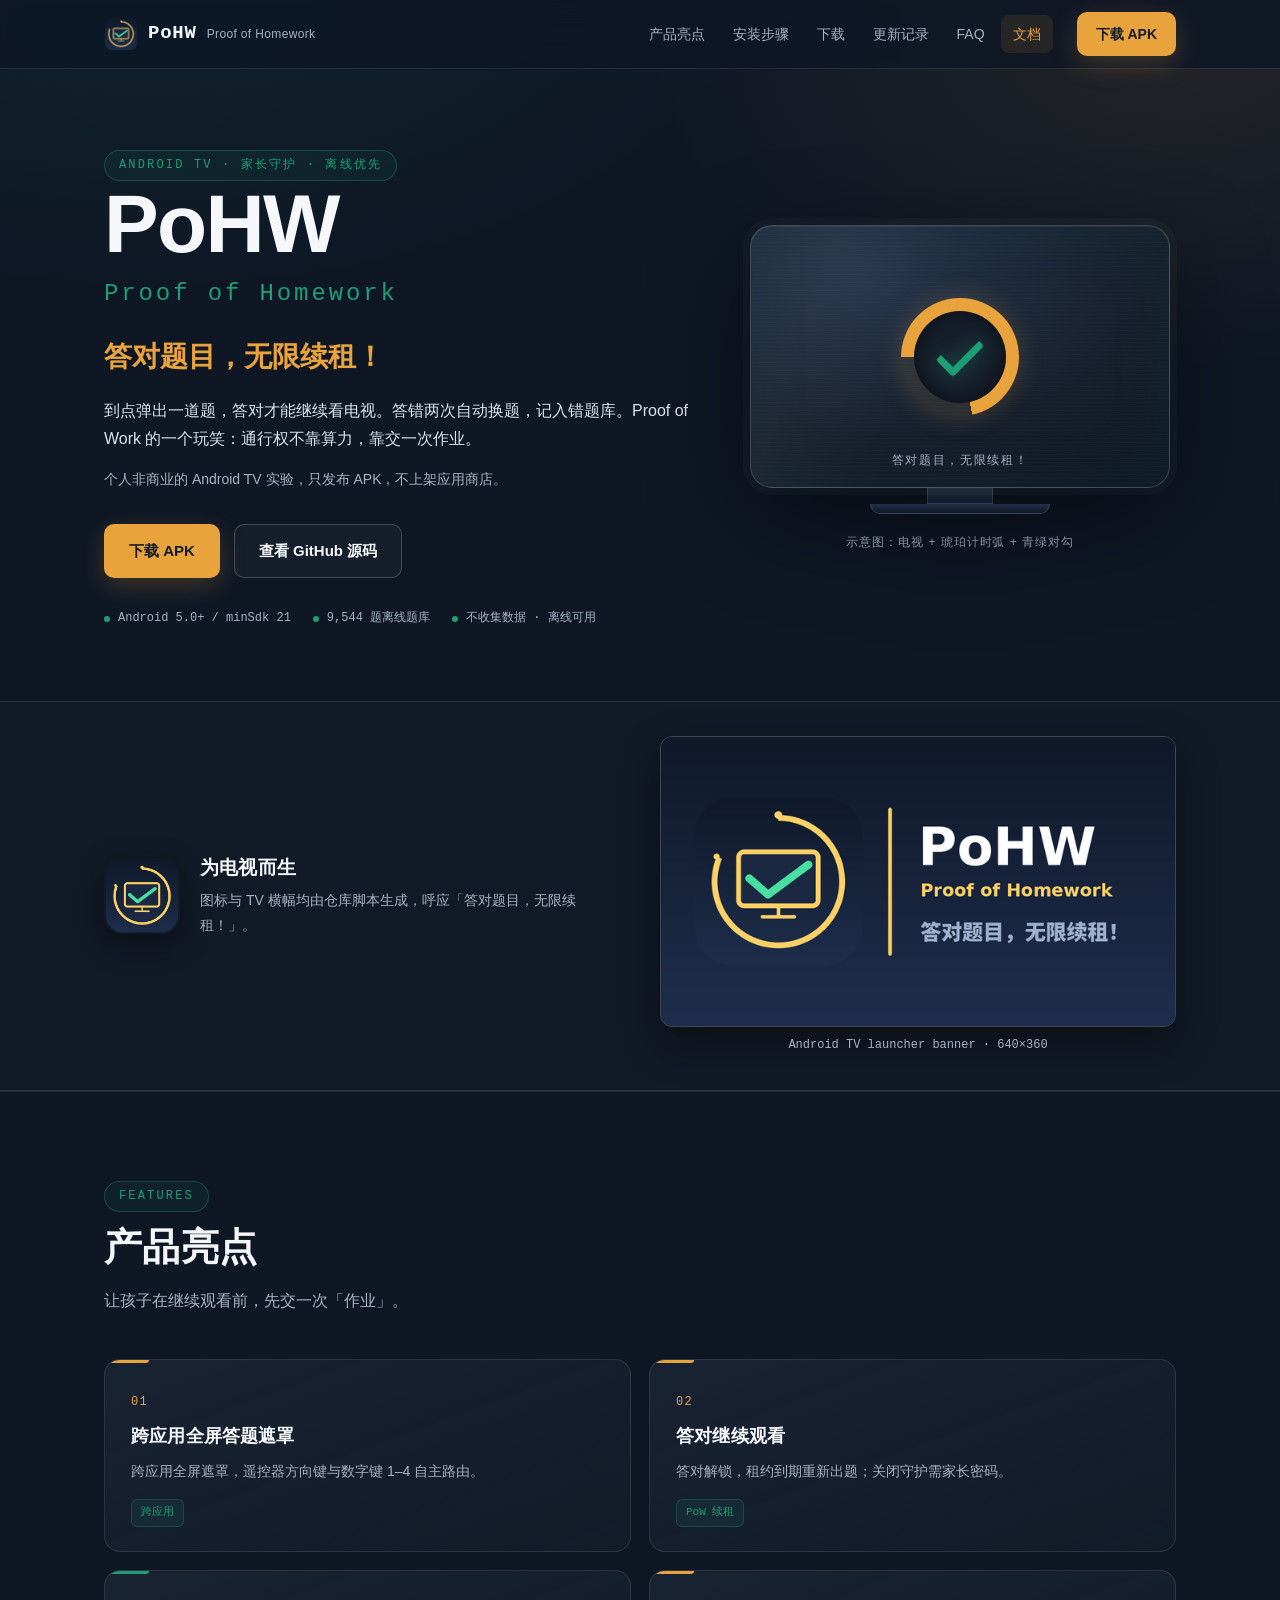
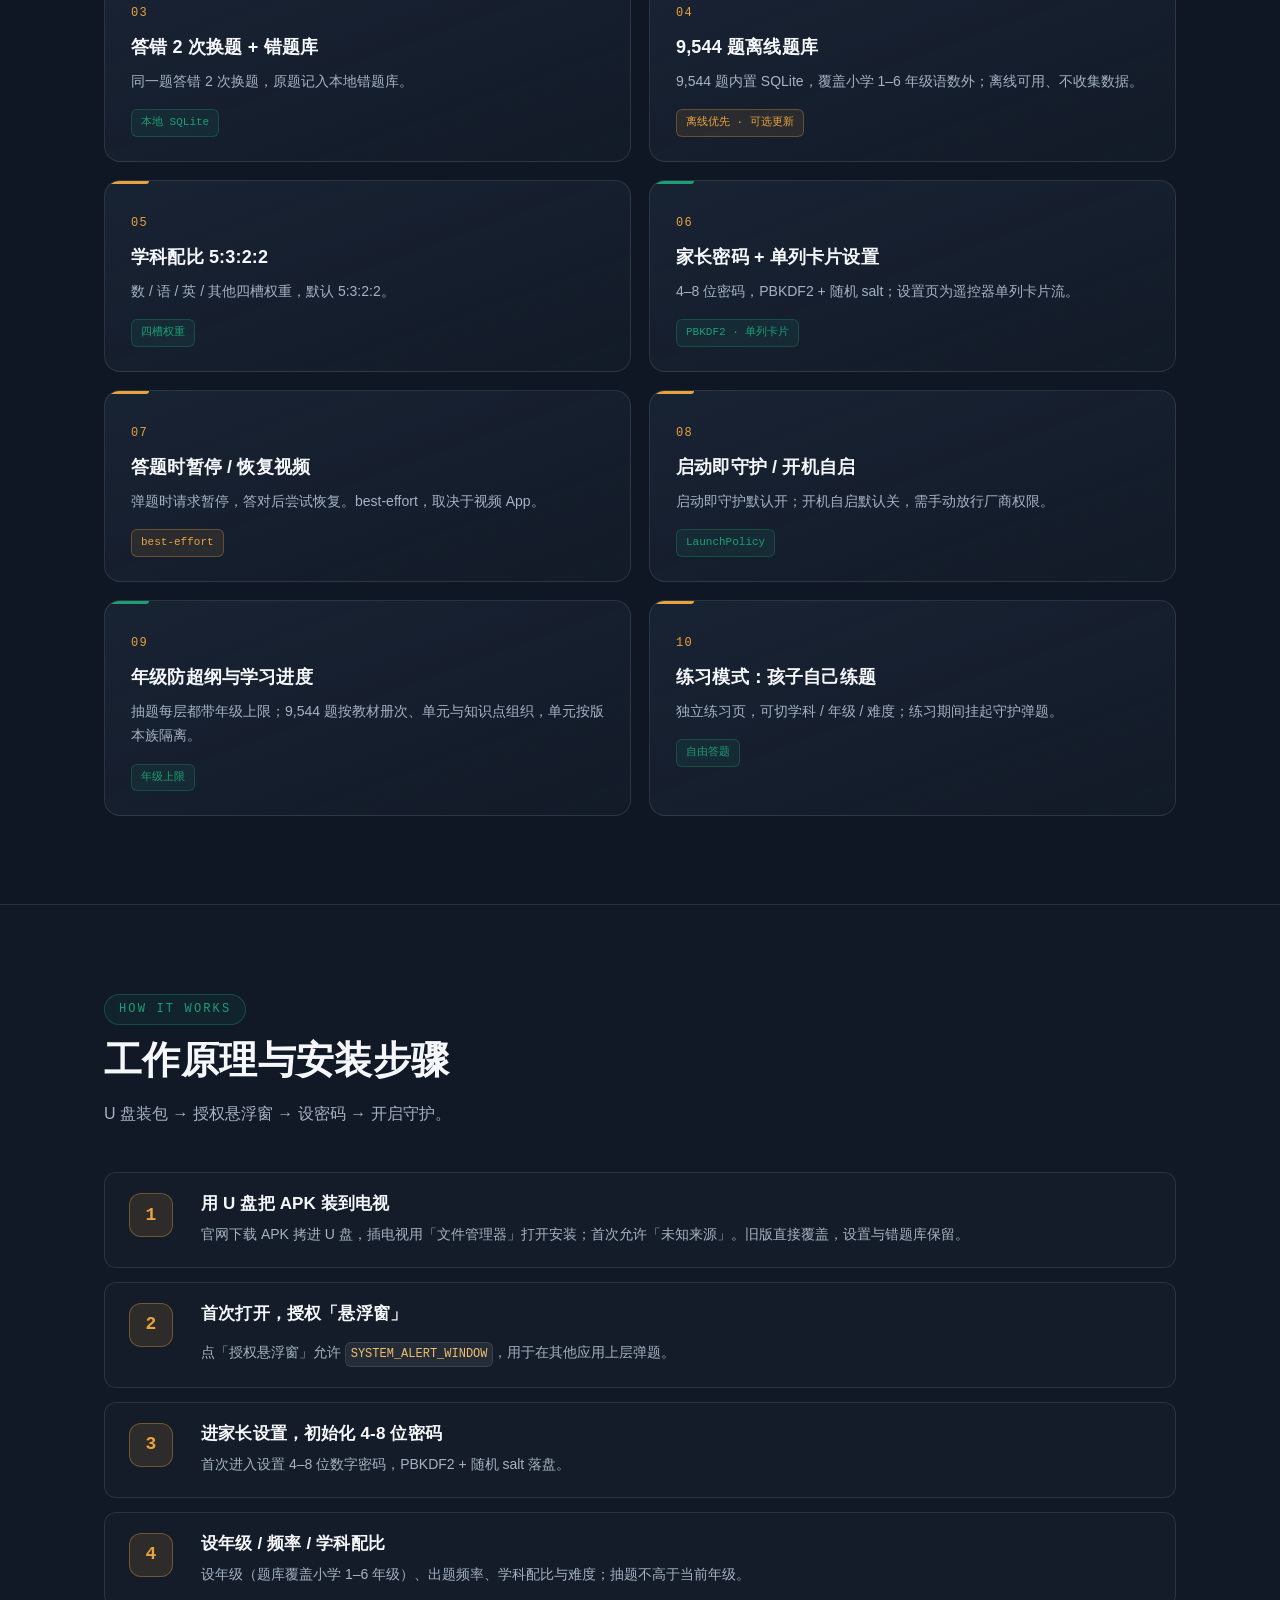
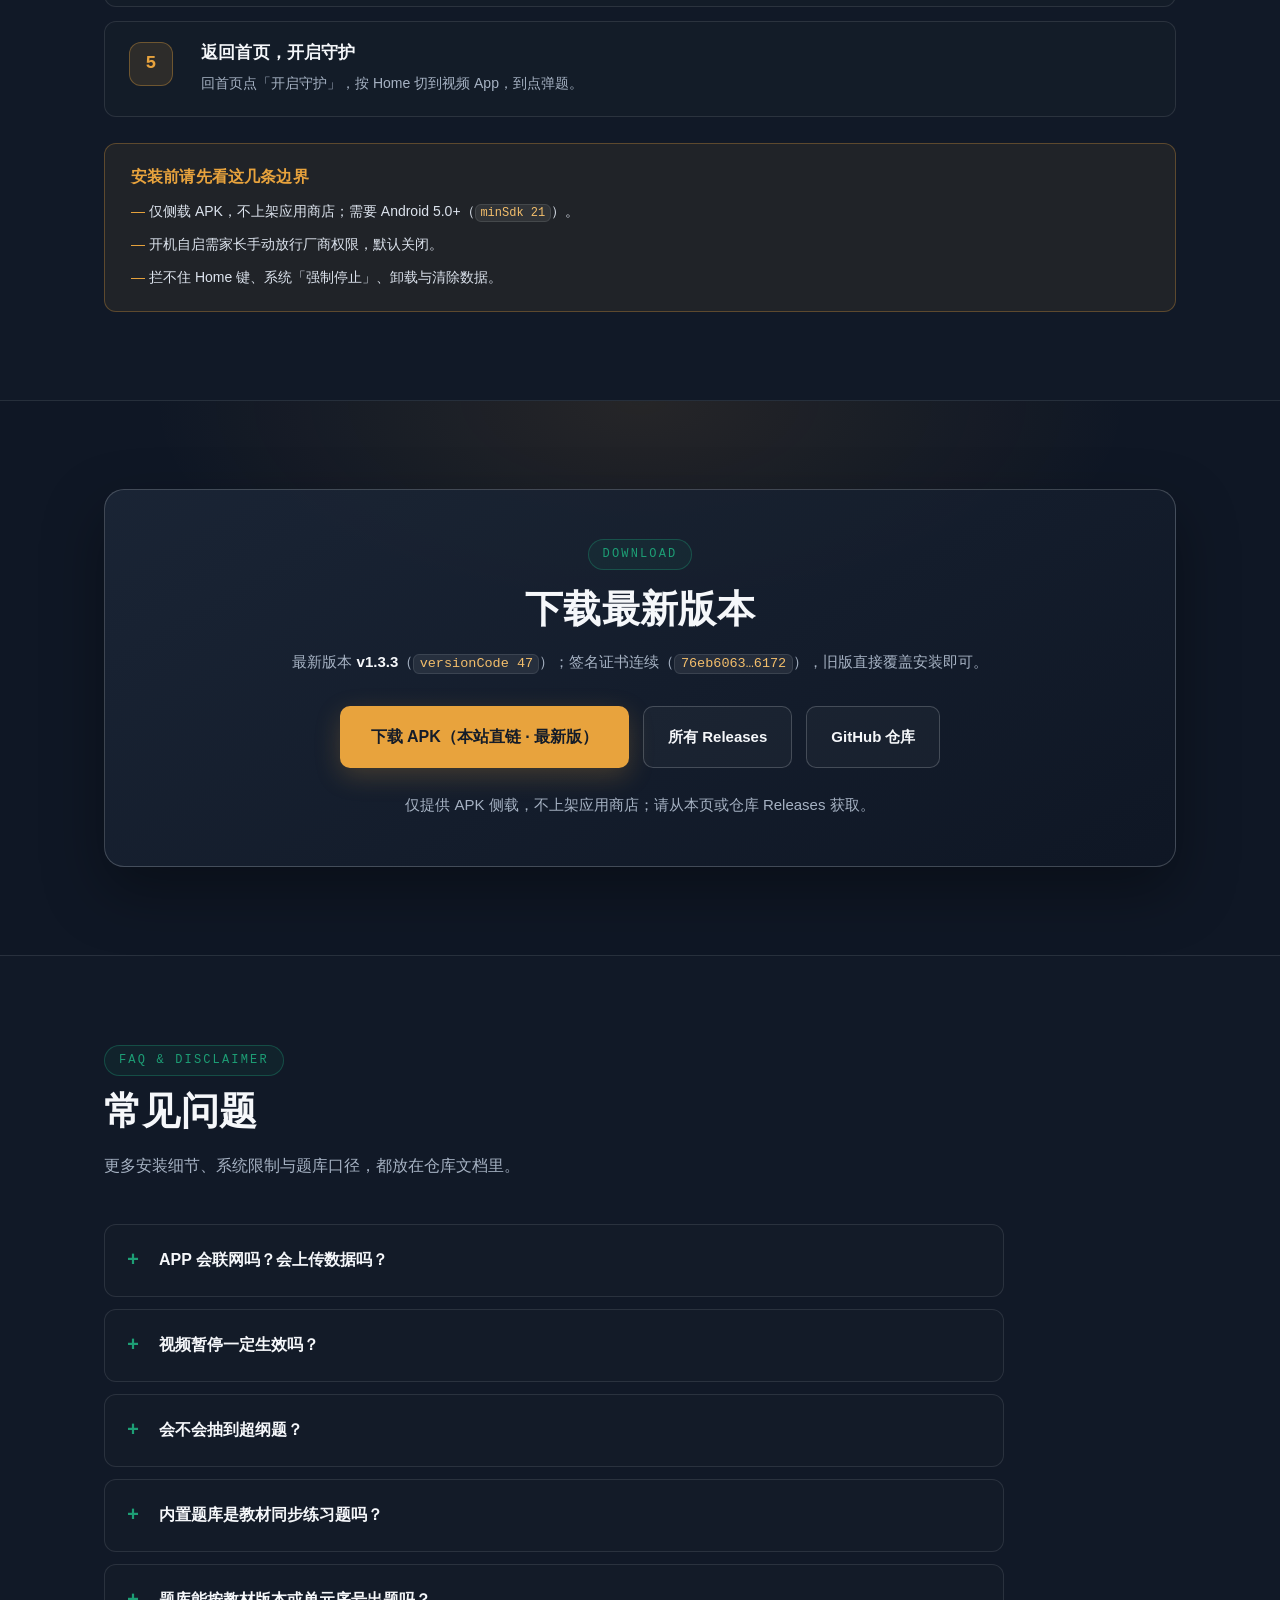
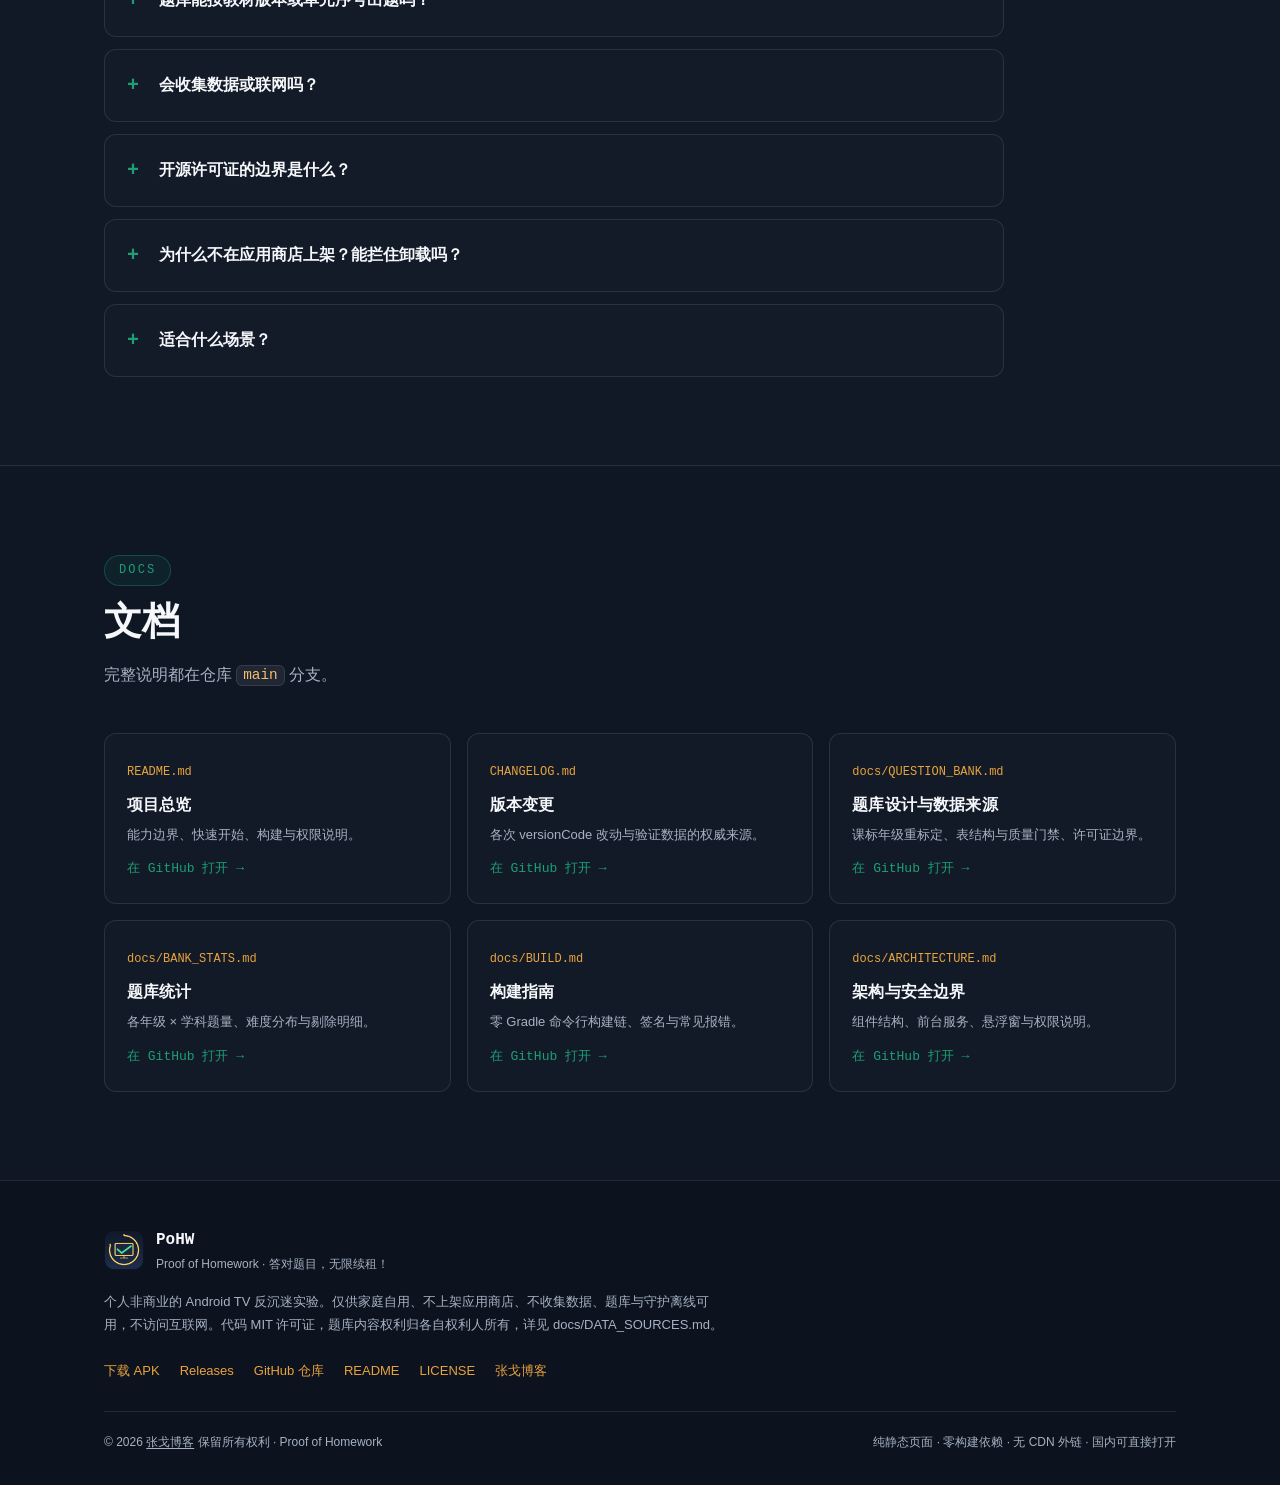
==== commit 5e22494a: "unreleased: visual schedule controls and slim landing page with separate changelog" ====
--- a/site/index.html
+++ b/site/index.html
@@ -22,7 +22,7 @@
       <a href="#features">产品亮点</a>
       <a href="#how">安装步骤</a>
       <a href="#download">下载</a>
-      <a href="#releases">更新记录</a>
+      <a href="changelog.html">更新记录</a>
       <a href="#faq">FAQ</a>
       <a href="#docs">文档</a>
     </nav>
@@ -39,8 +39,8 @@
         <p class="eyebrow">Android TV · 家长守护 · 离线优先</p>
         <h1 class="hero-title">PoHW<span class="hero-title-en">Proof of Homework</span></h1>
         <p class="hero-tagline">答对题目，无限续租！</p>
-        <p class="hero-desc">装在电视上的反沉迷小实验：开启守护后，前台服务会按设定周期在<strong>任意应用之上</strong>弹出全屏答题页，答对才能继续看电视；同一题答错 2 次自动换题并记入错题库。这是一台 Android TV 上的「答题解锁继续观看」家长守护工具。</p>
-        <p class="hero-note">PoHW 是 Proof of Work 的一个玩笑 —— 看电视的通行权不靠算力，而是靠周期性交一次「作业量证明」来续租。租约到期，重新出题。本项目是个人非商业的 Android TV 实验，只发布 APK，不上架任何应用商店。</p>
+        <p class="hero-desc">到点弹出一道题，答对才能继续看电视。答错两次自动换题，记入错题库。Proof of Work 的一个玩笑：通行权不靠算力，靠交一次作业。</p>
+        <p class="hero-note">个人非商业的 Android TV 实验，只发布 APK，不上架应用商店。</p>
         <div class="hero-actions">
           <a class="btn btn-primary" href="https://pohw.zhangge.net/dl/latest-main.apk">下载 APK</a>
           <a class="btn btn-ghost" href="https://github.com/jagerzhang/PoHW">查看 GitHub 源码</a>
@@ -76,7 +76,7 @@
         <img src="assets/ic_launcher.png" alt="PoHW APP 图标" width="76" height="76">
         <div>
           <h2>为电视而生</h2>
-          <p>深蓝渐变圆角底 + 琥珀计时弧 + 屏幕里的青绿对勾 + 底座，呼应「答对题目，无限续租！」。图标与 TV 横幅均由仓库脚本可复现生成。</p>
+          <p>图标与 TV 横幅均由仓库脚本生成，呼应「答对题目，无限续租！」。</p>
         </div>
       </div>
       <div>
@@ -92,76 +92,76 @@
       <div class="section-head">
         <span class="eyebrow">Features</span>
         <h2 class="section-title">产品亮点</h2>
-        <p class="section-lead">从全屏答题遮罩到离线题库与家长设置，全部围绕一件事：让孩子在继续观看前，先交一次「作业」。</p>
+        <p class="section-lead">让孩子在继续观看前，先交一次「作业」。</p>
       </div>
 
       <div class="features-grid">
         <article class="feature-card">
           <span class="feature-no">01</span>
           <h3>跨应用全屏答题遮罩</h3>
-          <p>基于 <code>TYPE_APPLICATION_OVERLAY</code> 的全屏窗口，切到视频 App 或桌面后照样弹出；遥控器方向键、确定键、数字键 1-4 由遮罩自主路由，不依赖窗口 View 焦点。</p>
+          <p>跨应用全屏遮罩，遥控器方向键与数字键 1–4 自主路由。</p>
           <span class="tag">跨应用</span>
         </article>
 
         <article class="feature-card">
           <span class="feature-no">02</span>
           <h3>答对继续观看</h3>
-          <p>答对才能继续看电视，租约到期重新出题；「答对自动继续」默认开启，达到解锁门槛后直接关闭答题页，不用再按一次遥控器（可在家长设置里关掉）。守护开关合并为一个按钮，运行中显示「关闭守护」，关闭也必须先通过家长密码就地验证。</p>
+          <p>答对解锁，租约到期重新出题；关闭守护需家长密码。</p>
           <span class="tag">PoW 续租</span>
         </article>
 
         <article class="feature-card">
           <span class="feature-no">03</span>
           <h3>答错 2 次换题 + 错题库</h3>
-          <p>同一题累计答错 2 次自动原地换题，原题按题面去重记入本地错题库；控制台可翻页查看、删除、清空，并标出正确答案与选错项。</p>
+          <p>同一题答错 2 次换题，原题记入本地错题库。</p>
           <span class="tag">本地 SQLite</span>
         </article>
 
         <article class="feature-card">
           <span class="feature-no">04</span>
           <h3>9,544 题离线题库</h3>
-          <p>内置 SQLite，覆盖小学 1–6 年级语数外；每题带明确年级标签与低 / 中 / 高难度分档。题目由按课标自编的题与整理自公开渠道、逐题校验清洗后的题组成。题库与守护离线可用、不收集数据；在线题库源默认关闭；局域网手机管理默认不监听，家长进入扫码管理页才开启。版本检查默认每 24 小时读取一次清单，可在家长设置里关闭。</p>
+          <p>9,544 题内置 SQLite，覆盖小学 1–6 年级语数外；离线可用、不收集数据。</p>
           <span class="tag warn">离线优先 · 可选更新</span>
         </article>
 
         <article class="feature-card">
           <span class="feature-no">05</span>
           <h3>学科配比 5:3:2:2</h3>
-          <p>数学 / 语文 / 英语 / 其他学科四槽权重，默认 5:3:2:2（每槽 0-5 可调）。「全学科」模式下第 4 槽生效，其他学科池不可用时自动失效，避免串科抽题。</p>
+          <p>数 / 语 / 英 / 其他四槽权重，默认 5:3:2:2。</p>
           <span class="tag">四槽权重</span>
         </article>
 
         <article class="feature-card">
           <span class="feature-no">06</span>
           <h3>家长密码 + 单列卡片设置</h3>
-          <p>4-8 位数字密码，PBKDF2（60,000 次迭代）+ 随机 salt，关闭守护也需要验证且服务侧二次校验。设置页为居中窄栏单列卡片流，遥控器上下按行移动，不再跨栏跳转。</p>
+          <p>4–8 位密码，PBKDF2 + 随机 salt；设置页为遥控器单列卡片流。</p>
           <span class="tag">PBKDF2 · 单列卡片</span>
         </article>
 
         <article class="feature-card">
           <span class="feature-no">07</span>
           <h3>答题时暂停 / 恢复视频</h3>
-          <p>弹题时申请短暂音频焦点并派发媒体暂停键，答对解锁后归还焦点并尝试恢复播放。这是 best-effort：Android 没有强制暂停第三方播放器的公开 API，不保证所有视频 App 响应。</p>
+          <p>弹题时请求暂停，答对后尝试恢复。best-effort，取决于视频 App。</p>
           <span class="tag warn">best-effort</span>
         </article>
 
         <article class="feature-card">
           <span class="feature-no">08</span>
           <h3>启动即守护 / 开机自启</h3>
-          <p>「启动即守护」默认开：APP 冷启动且条件满足时自动拉起守护，从后台返回不会把家长手动关掉的守护又打开。「开机自启」默认关，需家长显式开启并手动放行厂商自启动权限。</p>
+          <p>启动即守护默认开；开机自启默认关，需手动放行厂商权限。</p>
           <span class="tag">LaunchPolicy</span>
         </article>
 
         <article class="feature-card">
           <span class="feature-no">09</span>
           <h3>年级防超纲与学习进度</h3>
-          <p>抽题的每一层（含最后一层保底）都带 <code>grade&lt;=?</code>，只抽不高于当前年级的题；9,544 道题按真实教材册次、单元与课标知识点组织，进度表共 30 个格子 / 287 个有序单元。家长可选上 / 下册与已学到第几单元，单元按教材版本族隔离，不同教材的同一单元序号不会串题。</p>
+          <p>抽题每层都带年级上限；9,544 题按教材册次、单元与知识点组织，单元按版本族隔离。</p>
           <span class="tag">年级上限</span>
         </article>
         <article class="feature-card">
           <span class="feature-no">10</span>
           <h3>练习模式：孩子自己练题</h3>
-          <p>控制台「练习模式」进入独立全屏自由答题页，可切学科 / 年级 / 难度，答对自动出下一题并显示已练 / 正确 / 连对统计。进入期间挂起守护弹题、退出自动恢复，守护服务本身不停止，不成为绕过口子。</p>
+          <p>独立练习页，可切学科 / 年级 / 难度；练习期间挂起守护弹题。</p>
           <span class="tag">自由答题</span>
         </article>
       </div>
@@ -174,7 +174,7 @@
       <div class="section-head">
         <span class="eyebrow">How it works</span>
         <h2 class="section-title">工作原理与安装步骤</h2>
-        <p class="section-lead">侧载到小米电视等 Android TV 设备，授权一次悬浮窗，配置好家长密码与出题参数，即可开启守护。</p>
+        <p class="section-lead">U 盘装包 → 授权悬浮窗 → 设密码 → 开启守护。</p>
       </div>
 
       <ol class="steps">
@@ -182,36 +182,35 @@
           <span class="step-no">1</span>
           <div>
             <h3>用 U 盘把 APK 装到电视</h3>
-            <p>在电脑上从官网下载 APK，拷进 U 盘；把 U 盘插到电视 USB 口，用电视自带的「文件管理器」找到 APK 并点击安装。首次安装若提示「未知来源」，按系统提示允许即可。整个过程不需要电脑连接电视，也不需要任何调试工具。</p>
-            <p>已有旧版时直接覆盖安装即可：签名证书保持一致，家长密码、设置与错题库都会保留。</p>
+            <p>官网下载 APK 拷进 U 盘，插电视用「文件管理器」打开安装；首次允许「未知来源」。旧版直接覆盖，设置与错题库保留。</p>
           </div>
         </li>
         <li class="step">
           <span class="step-no">2</span>
           <div>
             <h3>首次打开，授权「悬浮窗」</h3>
-            <p>点「授权悬浮窗」打开系统开关并允许。<code>SYSTEM_ALERT_WINDOW</code> 是必需权限，用于在其他应用上层弹出全屏答题页。</p>
+            <p>点「授权悬浮窗」允许 <code>SYSTEM_ALERT_WINDOW</code>，用于在其他应用上层弹题。</p>
           </div>
         </li>
         <li class="step">
           <span class="step-no">3</span>
           <div>
             <h3>进家长设置，初始化 4-8 位密码</h3>
-            <p>首次进入会要求初始化 4-8 位数字家长密码；密码以 PBKDF2 + 随机 salt 落盘，用于保护设置页与关闭守护。</p>
+            <p>首次进入设置 4–8 位数字密码，PBKDF2 + 随机 salt 落盘。</p>
           </div>
         </li>
         <li class="step">
           <span class="step-no">4</span>
           <div>
             <h3>设年级 / 频率 / 学科配比</h3>
-            <p>可选年级（题库覆盖小学 1-6 年级语数外；设置里仍保留初中档位，选后会走抽题兜底）、出题频率（15 秒至 30 分钟）、数 / 语 / 英配比、「全学科」开关与难度倾向；抽题只取不高于当前年级的题，答对后默认自动继续观看。</p>
+            <p>设年级（题库覆盖小学 1–6 年级）、出题频率、学科配比与难度；抽题不高于当前年级。</p>
           </div>
         </li>
         <li class="step">
           <span class="step-no">5</span>
           <div>
             <h3>返回首页，开启守护</h3>
-            <p>点「开启守护」后按 Home 切到任意视频 App，到点会弹出全屏答题页。答对继续观看（默认自动继续，无需再按遥控器），租约到期重新出题；想让孩子自己练题就点控制台「练习模式」。</p>
+            <p>回首页点「开启守护」，按 Home 切到视频 App，到点弹题。</p>
           </div>
         </li>
       </ol>
@@ -219,11 +218,9 @@
       <div class="callout">
         <h3>安装前请先看这几条边界</h3>
         <ul>
-          <li>不上架应用商店、仅自行侧载：这是个人非商业实验，只发布 APK，不在任何应用商店分发。</li>
-          <li>需要 Android 5.0+（<code>minSdk 21</code>，<code>targetSdk 33</code>）；电视、手机、平板均可安装，不强制 Leanback。</li>
-          <li>厂商自启动权限需家长手动放行：「开机自启」默认关闭，开启后还要在系统设置里允许该应用自启动。</li>
-          <li>忘记密码：在电视「设置 → 应用管理 → PoHW → 清除数据」重置（会清空全部设置与错题库）；遮罩卡住卸载流程时，在同一页面点「强制停止」，或先关闭守护。</li>
-          <li>拦不住 Home 键、系统「强制停止」、卸载与清除数据 —— 第三方应用没有这些能力，本仓库明确禁止 Device Admin / 防卸载类 API。</li>
+          <li>仅侧载 APK，不上架应用商店；需要 Android 5.0+（<code>minSdk 21</code>）。</li>
+          <li>开机自启需家长手动放行厂商权限，默认关闭。</li>
+          <li>拦不住 Home 键、系统「强制停止」、卸载与清除数据。</li>
         </ul>
       </div>
     </div>
@@ -235,79 +232,67 @@
       <div class="download-box">
         <span class="eyebrow">Download</span>
         <h2 class="section-title">下载最新版本</h2>
-        <p>最新版本 <strong>v1.3.3</strong>（当前构建 <code>versionCode 47</code>）；签名证书连续（<code>76eb6063…6172</code>），旧版可直接覆盖安装，家长密码、设置与错题库都会保留。本页下载按钮直连本站托管的 <code>latest-main.apk</code>（永远指向当前最新版）；历史版本仍可从 GitHub Releases 获取，校验值见 <code>update.json</code>。</p>
+        <p>最新版本 <strong>v1.3.3</strong>（<code>versionCode 47</code>）；签名证书连续（<code>76eb6063…6172</code>），旧版直接覆盖安装即可。</p>
         <div class="download-actions">
           <a class="btn btn-primary btn-lg" href="https://pohw.zhangge.net/dl/latest-main.apk">下载 APK（本站直链 · 最新版）</a>
           <a class="btn btn-ghost" href="https://github.com/jagerzhang/PoHW/releases">所有 Releases</a>
           <a class="btn btn-ghost" href="https://github.com/jagerzhang/PoHW">GitHub 仓库</a>
         </div>
-        <p class="download-hint">本项目不上架任何应用商店，仅发布 APK 供自行侧载；请从本页直链或仓库 Releases 获取，不要使用第三方镜像。</p>
-      </div>
-    </div>
-  </section>
-
-  <!-- ===== 版本更新记录 ===== -->
-  <section id="releases" class="section">
-    <div class="container">
-      <div class="section-head">
-        <span class="eyebrow">Changelog</span>
-        <h2 class="section-title">版本更新记录</h2>
-        <p class="section-lead">按时间倒序整理自仓库 <a href="https://github.com/jagerzhang/PoHW/blob/main/CHANGELOG.md" target="_blank" rel="noopener">CHANGELOG.md</a>。与 GitHub Releases 一一对应、按版本聚合，目前共 <strong>15 个正式版本</strong>（v1.0.0 / v1.0.1 / v1.0.2 / v1.2.0 / v1.2.1 / v1.2.2 / v1.2.3 / v1.2.4 / v1.2.5 / v1.2.6 / v1.2.7 / v1.3.0 / v1.3.1 / v1.3.2 / v1.3.3）；v1.0.0 之前为开发期内部迭代编号，已归档为 v0.9.0-re。<code>versionCode</code> 为单调技术计数、不随展示版本重置。具体构建号与改动以仓库 CHANGELOG 为准。</p>
-      </div>
-      <div id="releases-list" class="releases"></div>
-    </div>
-  </section>
-
-  <!-- ===== FAQ / 边界与免责声明 ===== -->
+        <p class="download-hint">仅提供 APK 侧载，不上架应用商店；请从本页或仓库 Releases 获取。</p>
+      </div>
+    </div>
+  </section>
+
+<!-- ===== FAQ / 边界与免责声明 ===== -->
   <section id="faq" class="section">
     <div class="container">
       <div class="section-head">
         <span class="eyebrow">FAQ & Disclaimer</span>
-        <h2 class="section-title">常见问题、边界与免责声明</h2>
-        <p class="section-lead">请把 PoHW 当成一个「自己家里用的玩具项目」，而不是商用家长控制产品。</p>
+        <h2 class="section-title">常见问题</h2>
+        <p class="section-lead">更多安装细节、系统限制与题库口径，都放在仓库文档里。</p>
       </div>
 
       <div class="faq-list">
         <details class="faq-item">
           <summary>APP 会联网吗？会上传数据吗？</summary>
-          <p>题库、守护与答题全程离线，不上传任何数据。默认开启的版本检查每 24 小时向本站读取一次 <code>update.json</code>（不含设备标识、无统计），发现新版本只提示，<strong>下载与安装必须由家长主动点击</strong>。可选在线题库源默认关闭，只有家长自行填写地址后才会联网。两项都关闭后 APP 不发任何请求。可在「家长设置 → 06 版本更新」里关闭自动检查。</p>
+          <p>题库、守护与答题全程离线，不上传数据。默认每 24 小时读取一次版本清单（可关）；可选在线题库源与局域网管理默认关闭。三项都关闭后不产生对外请求。</p>
         </details>
         <details class="faq-item">
           <summary>视频暂停一定生效吗？</summary>
-          <p>不一定，是 <strong>best-effort</strong>。Android 没有「强制暂停第三方播放器」的公开 API，APP 只能请求短暂音频焦点并派发媒体暂停键，答对后归还焦点并尝试恢复；不保证所有视频 App 响应。Android 12+ 视频 App 还可用 <code>HIDE_OVERLAY_WINDOWS</code> 隐藏非系统浮层，各家 ROM 与小米电视的实际表现需要上机实测。窗口焦点重抢同样是 best-effort，重抢失败时遮罩保留、不自动放行，触摸 / 鼠标点击仍可答题。</p>
+          <p>不一定，是 <strong>best-effort</strong>。Android 没有强制暂停第三方播放器的公开 API，各家 ROM 表现需实测。</p>
         </details>
 
         <details class="faq-item">
           <summary>会不会抽到超纲题？</summary>
-          <p>v1.2.3 起做了两层保护：题库按小学课标知识点白名单<strong>逐题重新定级</strong>（不再信任题面自带标签，例如曾把代数等式标成三年级），只有明确且单纯命中 1–3 年级课标的题才进低年级池；抽题时<strong>每一层都带年级上限</strong>，只取不高于当前年级的题，任何兜底都不会放宽。同时修复了英文单词间空格丢失、剔除了中学课文与重复题，题库经多轮课标重标定、逐题复核与原创补题，并在 bank-v9 整体替换后为 9,544 道。规则已固化进自动审核门禁；如遇具体不适用的题目，欢迎通过 GitHub Issue 反馈，核实后会调整规则并重建题库。</p>
+          <p>抽题每层都带年级上限，只取不高于当前年级的题；题库按课标逐题重标定。详见 <a href="https://github.com/jagerzhang/PoHW/blob/main/docs/QUESTION_BANK.md" target="_blank" rel="noopener">docs/QUESTION_BANK.md</a>。</p>
         </details>        <details class="faq-item">
           <summary>内置题库是教材同步练习题吗？</summary>
-          <p>不是。内置 9,544 道题由本项目按课标自编的题，与整理自互联网公开渠道、经逐题校验清洗后的题组成，全部带教材版本族、上 / 下册、单元序号、课标知识点与解析，覆盖小学 1–6 年级语数外，不是教材同步真题，也不是教辅题库。题库内容不含站点水印、外链或付费题数据。它的作用是打断连续观看、让孩子回忆一下学过什么。来源说明见仓库 <code>docs/DATA_SOURCES.md</code>。</p>
+          <p>不是教材同步真题。9,544 道按课标自编 + 公开渠道整理，带教材册次、单元、知识点与解析，用于打断连续观看。来源见 <code>docs/DATA_SOURCES.md</code>。</p>
         </details>
 
         <details class="faq-item">
           <summary>题库能按教材版本或单元序号出题吗？</summary>
-          <p>可以。当前 9,544 道题<strong>全部带教材版本族、上 / 下册、单元序号与课标知识点</strong>；<code>assets/syllabus.json</code> 按「年级 × 册次 × 学科」组织 30 个格子、287 个有序单元，家长在设置里选上 / 下册与已学单元即可。同一格子可能有多套教材，进度表自动匹配题量最多的版本族，单元过滤按版本隔离，不会把不同教材的第 1 单元混在一起。1–2 年级与 6 年级没有英语题（新库英语三年级起点）。设计与边界见 <a href="https://github.com/jagerzhang/PoHW/blob/main/docs/QUESTION_BANK.md" target="_blank" rel="noopener">docs/QUESTION_BANK.md</a>。</p>
+          <p>可以。9,544 题全部带教材版本族、上 / 下册、单元序号与知识点；进度表 30 格 287 单元，按版本族隔离。1–2 与 6 年级没有英语题。</p>
         </details>
 
         <details class="faq-item">
           <summary>会收集数据或联网吗？</summary>
-          <p>不收集数据，题库与守护离线可用、不访问互联网：<code>INTERNET</code> 权限用于家长自行配置的可选在线题库源、默认开启的版本检查（仅 GET 版本清单，24 小时一次，不含设备标识），以及默认不监听的局域网管理（数据只在家里 WiFi 内流转，不经过外部服务器）；三项都关闭后 APP 不产生任何对外请求。不含任何统计、广告或支付 SDK。清单同时设置了 <code>allowBackup=false</code> 与默认禁止明文 HTTP。</p>
+          <p>不收集数据，题库与守护离线可用、不访问互联网；<code>INTERNET</code> 仅用于可选在线题库源、版本检查与局域网管理，三项都关即零请求。不含统计、广告或支付 SDK。</p>
         </details>
 
         <details class="faq-item">
           <summary>开源许可证的边界是什么？</summary>
-          <p>代码采用 <a href="https://github.com/jagerzhang/PoHW/blob/main/LICENSE" target="_blank" rel="noopener">MIT 许可证</a>；<code>app/assets/quiz.db</code> 中的题库内容<strong>不在 MIT 授权范围内</strong>，权利归各自权利人所有，仅供个人非商业学习使用。<strong>如有侵权或其他权益问题，请通过 GitHub Issue 联系维护者，核实后会及时删除或替换。</strong>详见仓库 <code>docs/DATA_SOURCES.md</code>。仓库与 APK 中不含任何密钥与付费接口。</p>
+          <p>代码采用 <a href="https://github.com/jagerzhang/PoHW/blob/main/LICENSE" target="_blank" rel="noopener">MIT 许可证</a>；题库内容<strong>不在 MIT 授权范围内</strong>，仅供个人非商业学习使用。详见 <code>docs/DATA_SOURCES.md</code>。</p>
         </details>
 
         <details class="faq-item">
           <summary>为什么不在应用商店上架？能拦住卸载吗？</summary>
-          <p>这是个人非商业实验，<strong>不上架任何应用商店、非应用商店分发</strong>，只发布 APK 供自行侧载。第三方应用拦不住 Home 键、系统「强制停止」、卸载与清除数据，本项目明确禁止 Device Admin / Device Owner / 锁屏任务 / 防卸载这类 API。</p>
+          <p>个人非商业实验，只发布 APK 供侧载；第三方应用拦不住 Home 键、强制停止、卸载与清除数据。</p>
         </details>
 
         <details class="faq-item">
           <summary>适合什么场景？</summary>
-          <p>仅供<strong>家庭自用</strong>：请在自己设备上、在自己孩子知情的前提下使用。它不是商用家长控制产品，也不承诺任何监护效果；题目质量、真机兼容性与遥控器体验以实际设备为准。</p>
+          <p>仅供<strong>家庭自用</strong>，不是商用家长控制产品，不承诺监护效果。</p>
         </details>
       </div>
     </div>
@@ -319,32 +304,32 @@
       <div class="section-head">
         <span class="eyebrow">Docs</span>
         <h2 class="section-title">文档</h2>
-        <p class="section-lead">全部文档都在仓库里，以下链接指向 <code>main</code> 分支的对应文件。</p>
+        <p class="section-lead">完整说明都在仓库 <code>main</code> 分支。</p>
       </div>
 
       <div class="docs-grid">
         <a class="doc-card" href="https://github.com/jagerzhang/PoHW/blob/main/README.md" target="_blank" rel="noopener">
           <span class="doc-path">README.md</span>
           <h3>项目总览</h3>
-          <p>能力边界、快速开始、内置题库、家长设置、构建与权限说明。</p>
+          <p>能力边界、快速开始、构建与权限说明。</p>
           <span class="doc-arrow">在 GitHub 打开 →</span>
         </a>
         <a class="doc-card" href="https://github.com/jagerzhang/PoHW/blob/main/CHANGELOG.md" target="_blank" rel="noopener">
           <span class="doc-path">CHANGELOG.md</span>
           <h3>版本变更</h3>
-          <p>版本口径、各次 versionCode 改动与验证数据的权威来源。</p>
+          <p>各次 versionCode 改动与验证数据的权威来源。</p>
           <span class="doc-arrow">在 GitHub 打开 →</span>
         </a>
         <a class="doc-card" href="https://github.com/jagerzhang/PoHW/blob/main/docs/QUESTION_BANK.md" target="_blank" rel="noopener">
           <span class="doc-path">docs/QUESTION_BANK.md</span>
           <h3>题库设计与数据来源</h3>
-          <p>课标年级重标定、英文空格修复、表结构与质量门禁、许可证边界。</p>
+          <p>课标年级重标定、表结构与质量门禁、许可证边界。</p>
           <span class="doc-arrow">在 GitHub 打开 →</span>
         </a>
         <a class="doc-card" href="https://github.com/jagerzhang/PoHW/blob/main/docs/BANK_STATS.md" target="_blank" rel="noopener">
           <span class="doc-path">docs/BANK_STATS.md</span>
           <h3>题库统计</h3>
-          <p>各年级 × 学科题量、难度分档分布与本次重建的剔除明细。</p>
+          <p>各年级 × 学科题量、难度分布与剔除明细。</p>
           <span class="doc-arrow">在 GitHub 打开 →</span>
         </a>
         <a class="doc-card" href="https://github.com/jagerzhang/PoHW/blob/main/docs/BUILD.md" target="_blank" rel="noopener">
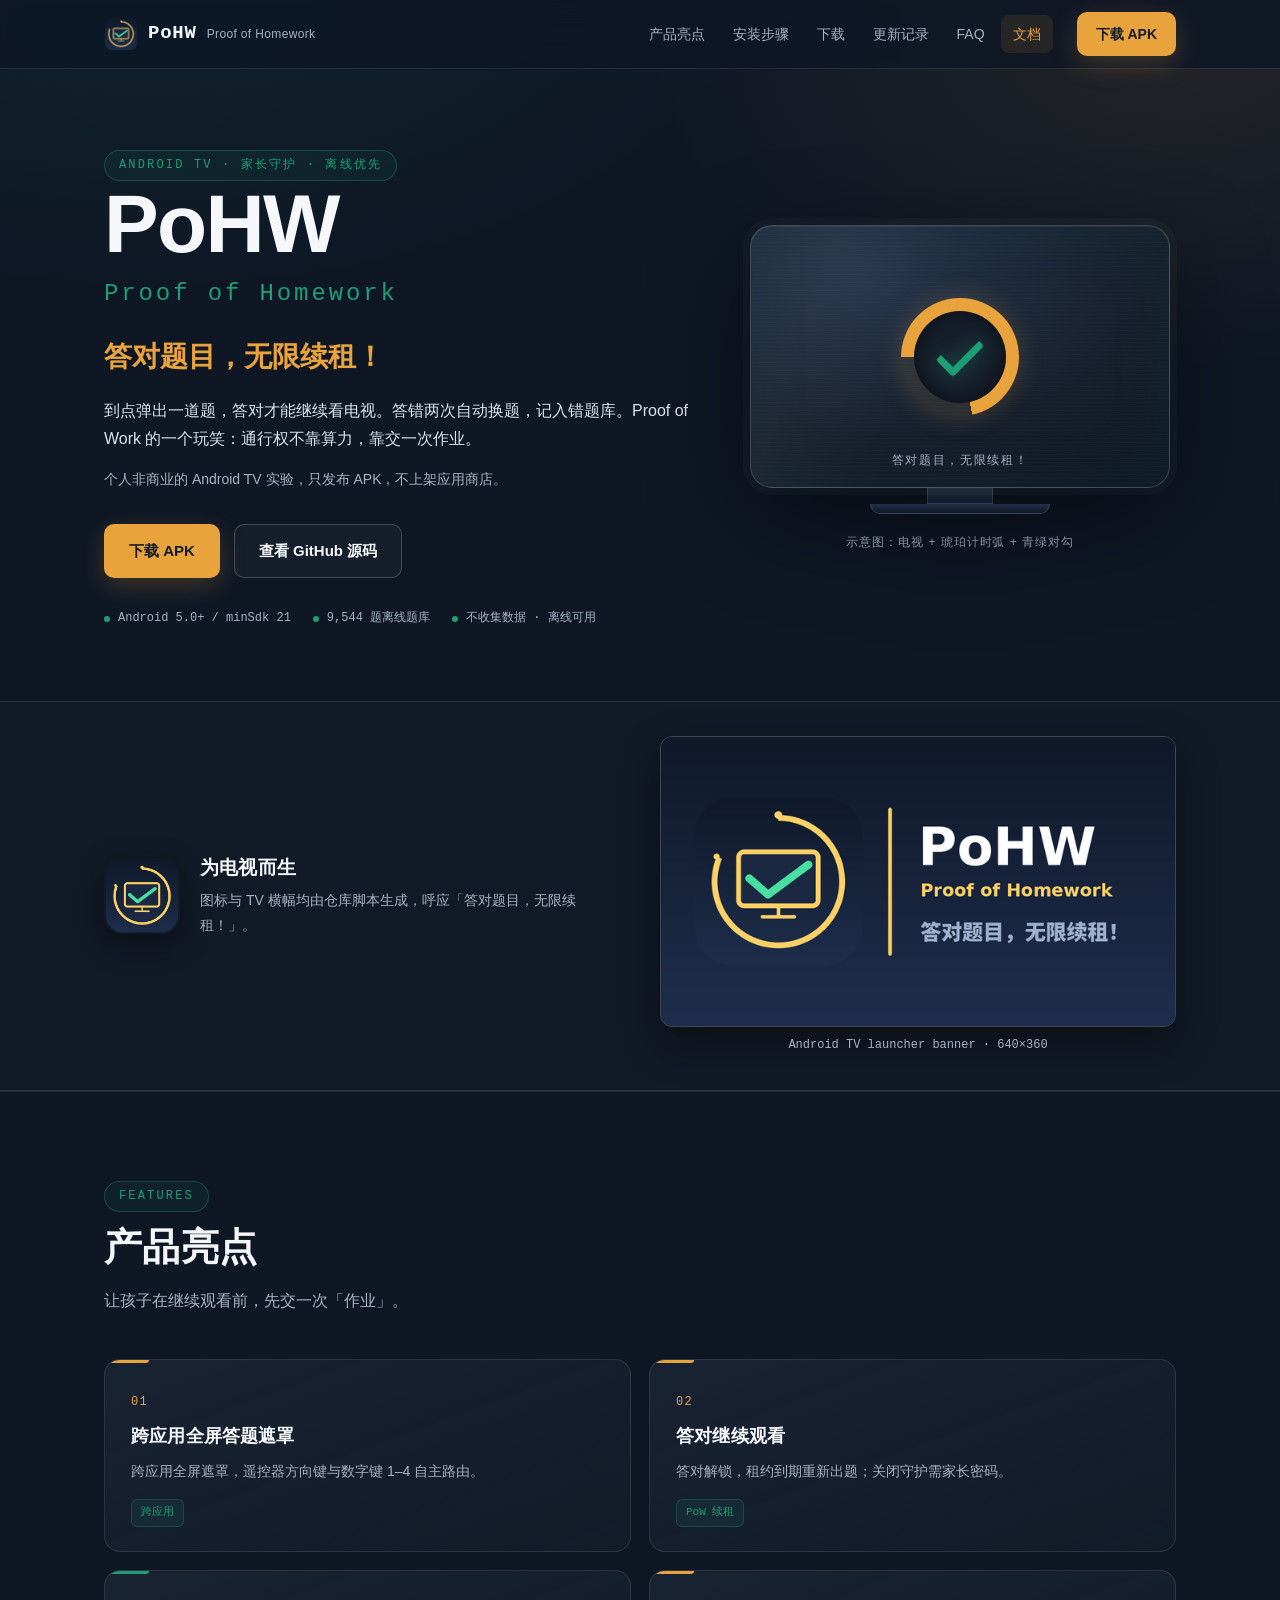
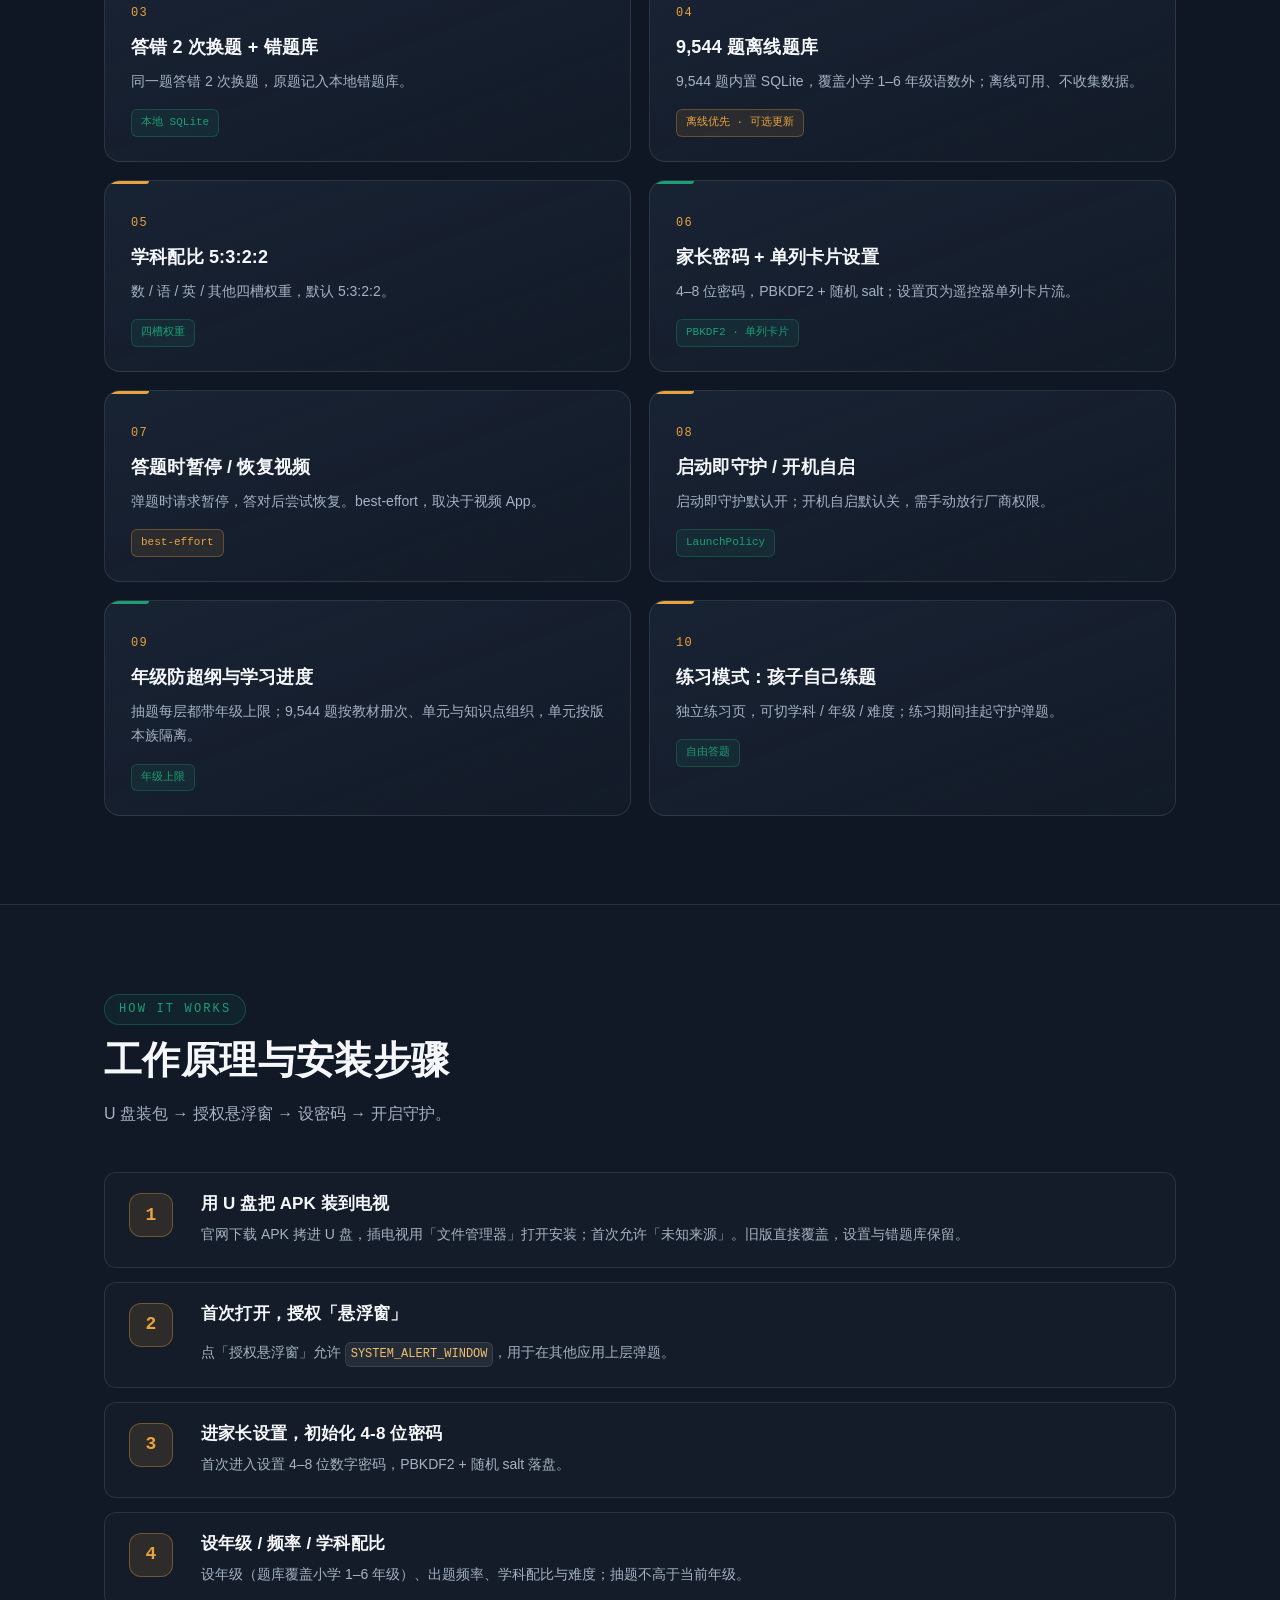
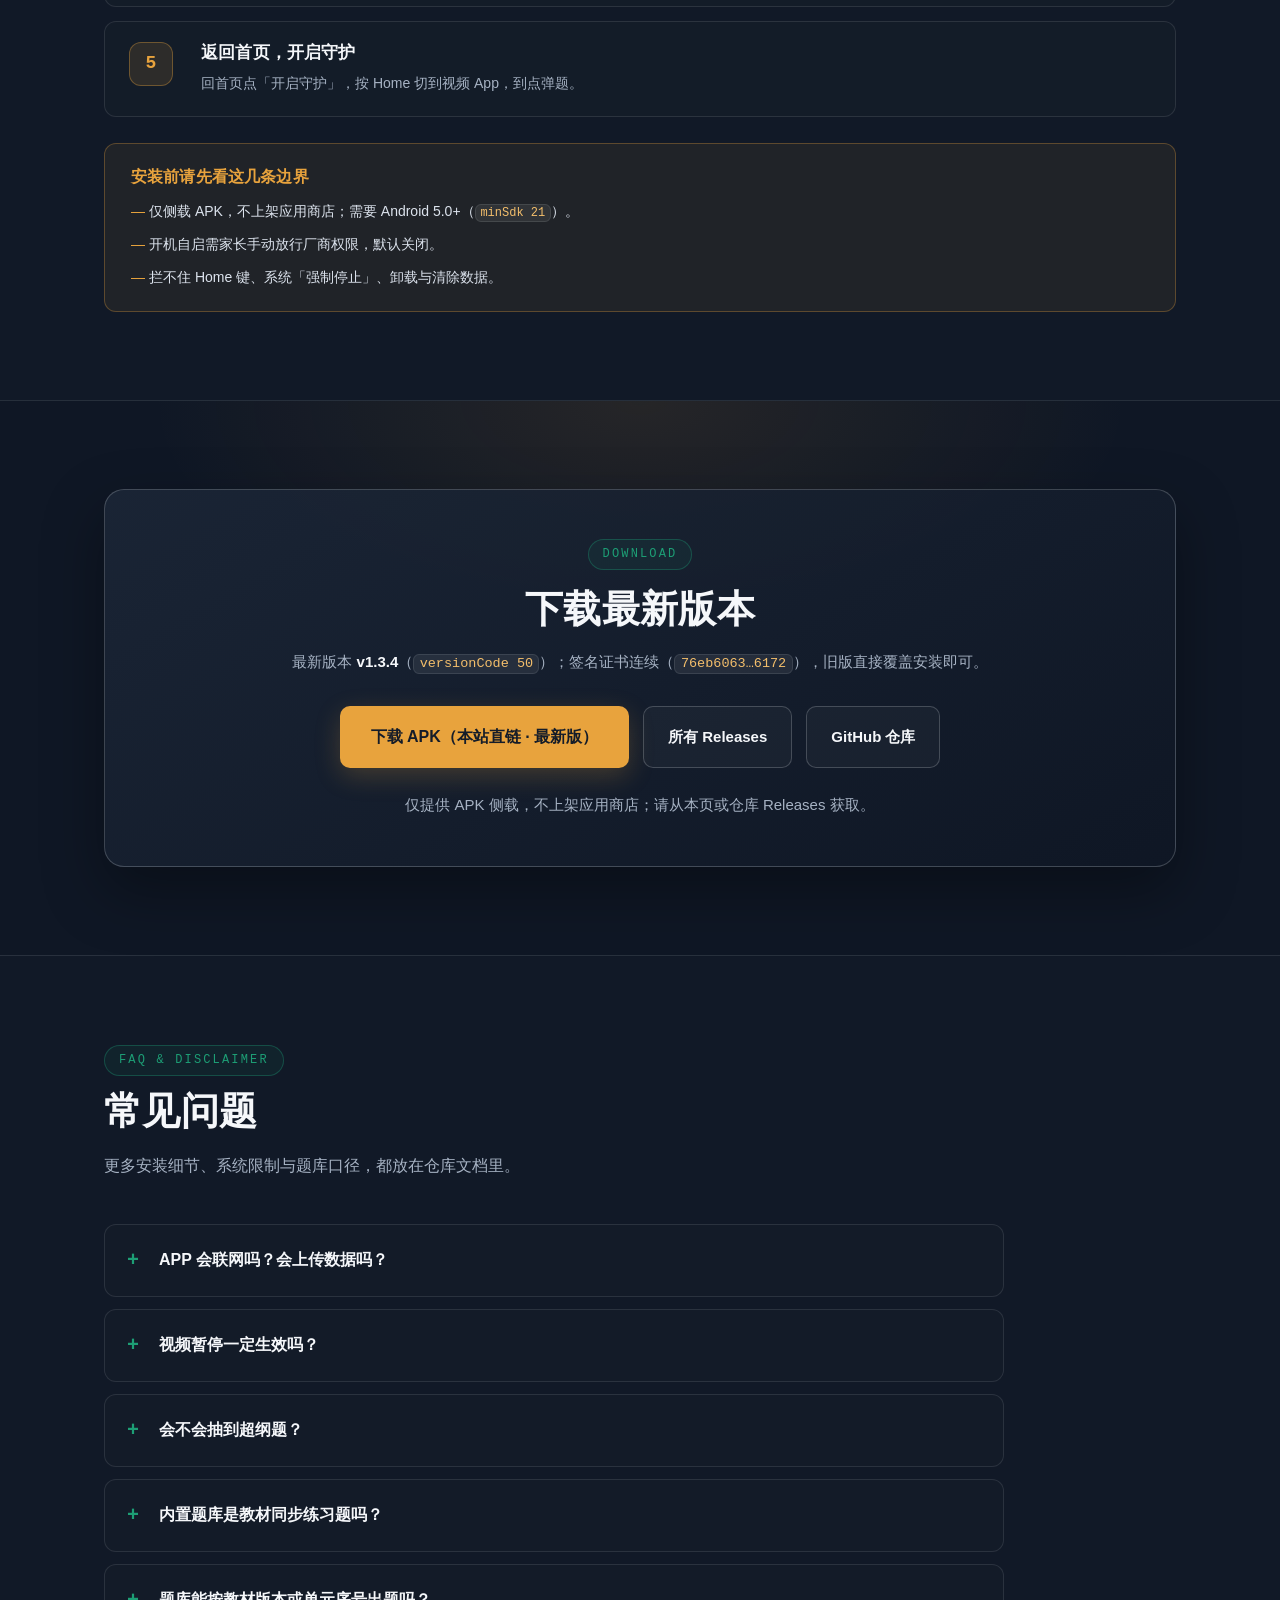
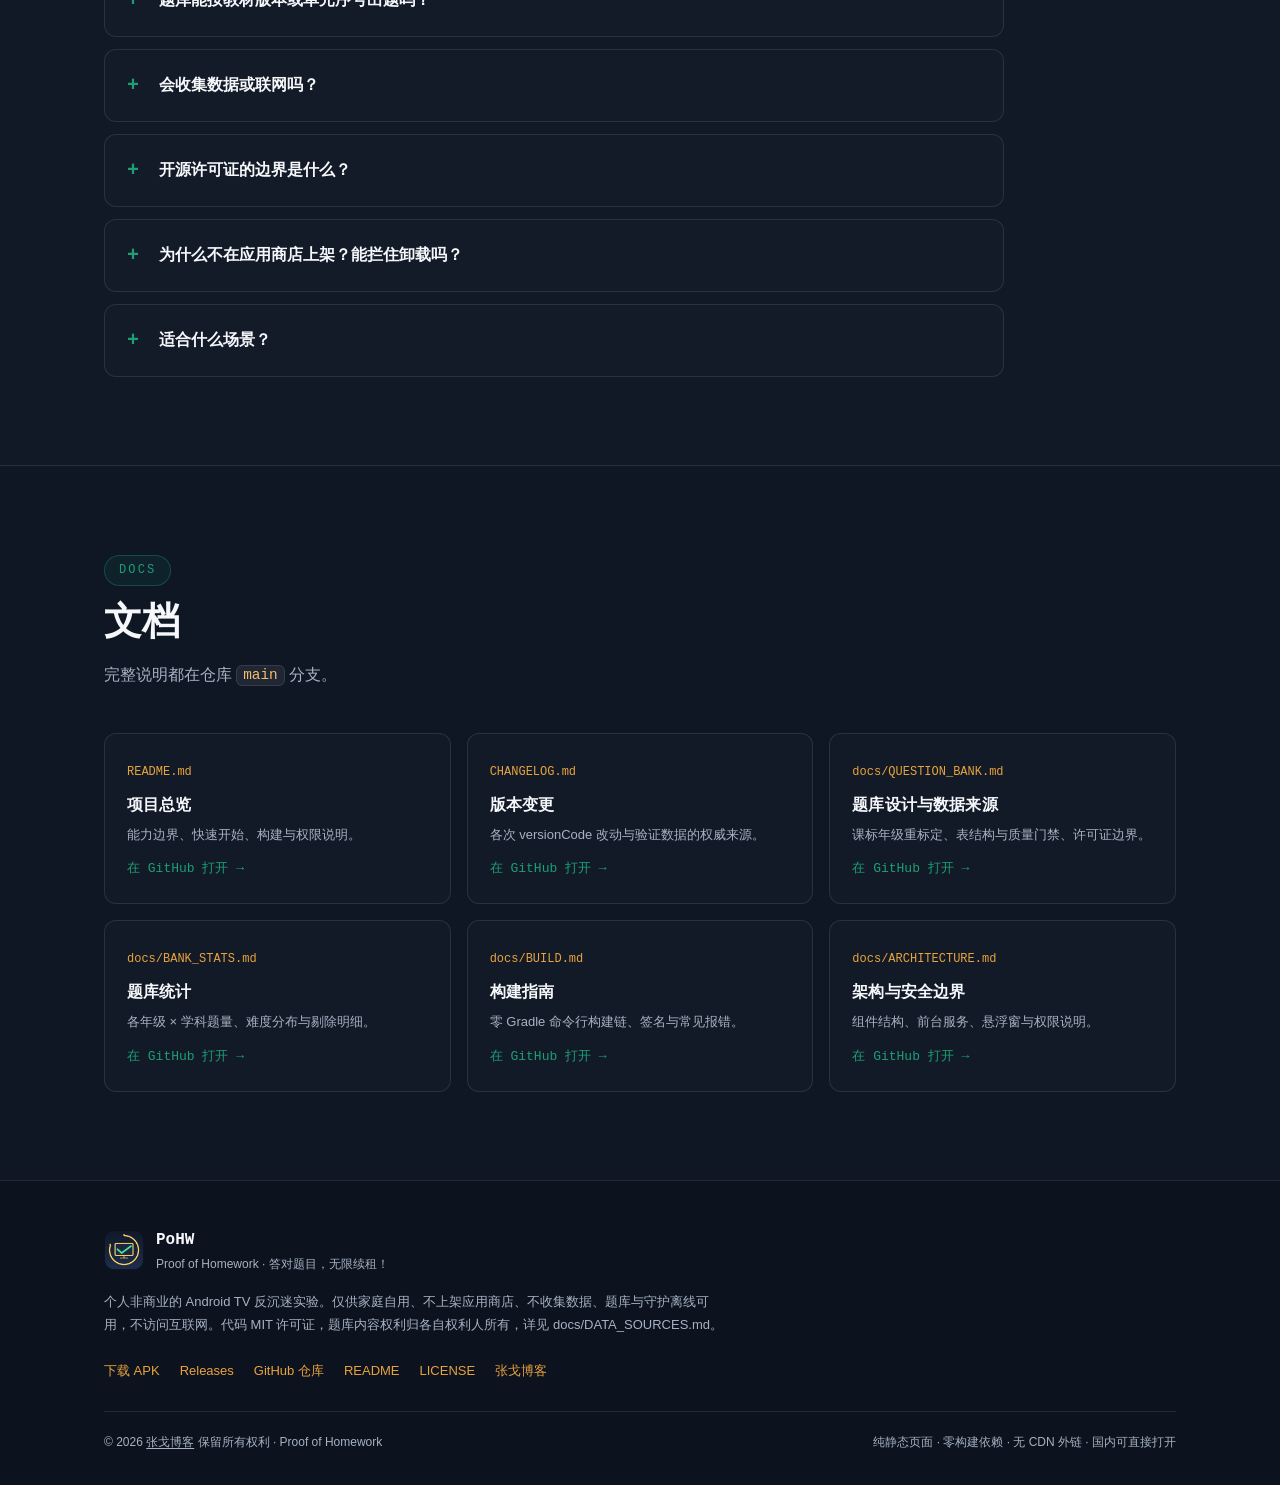
==== commit f8e7148f: "release: v1.3.4 / 50 version bump and metadata sync" ====
--- a/site/index.html
+++ b/site/index.html
@@ -232,7 +232,7 @@
       <div class="download-box">
         <span class="eyebrow">Download</span>
         <h2 class="section-title">下载最新版本</h2>
-        <p>最新版本 <strong>v1.3.3</strong>（<code>versionCode 47</code>）；签名证书连续（<code>76eb6063…6172</code>），旧版直接覆盖安装即可。</p>
+        <p>最新版本 <strong>v1.3.4</strong>（<code>versionCode 50</code>）；签名证书连续（<code>76eb6063…6172</code>），旧版直接覆盖安装即可。</p>
         <div class="download-actions">
           <a class="btn btn-primary btn-lg" href="https://pohw.zhangge.net/dl/latest-main.apk">下载 APK（本站直链 · 最新版）</a>
           <a class="btn btn-ghost" href="https://github.com/jagerzhang/PoHW/releases">所有 Releases</a>
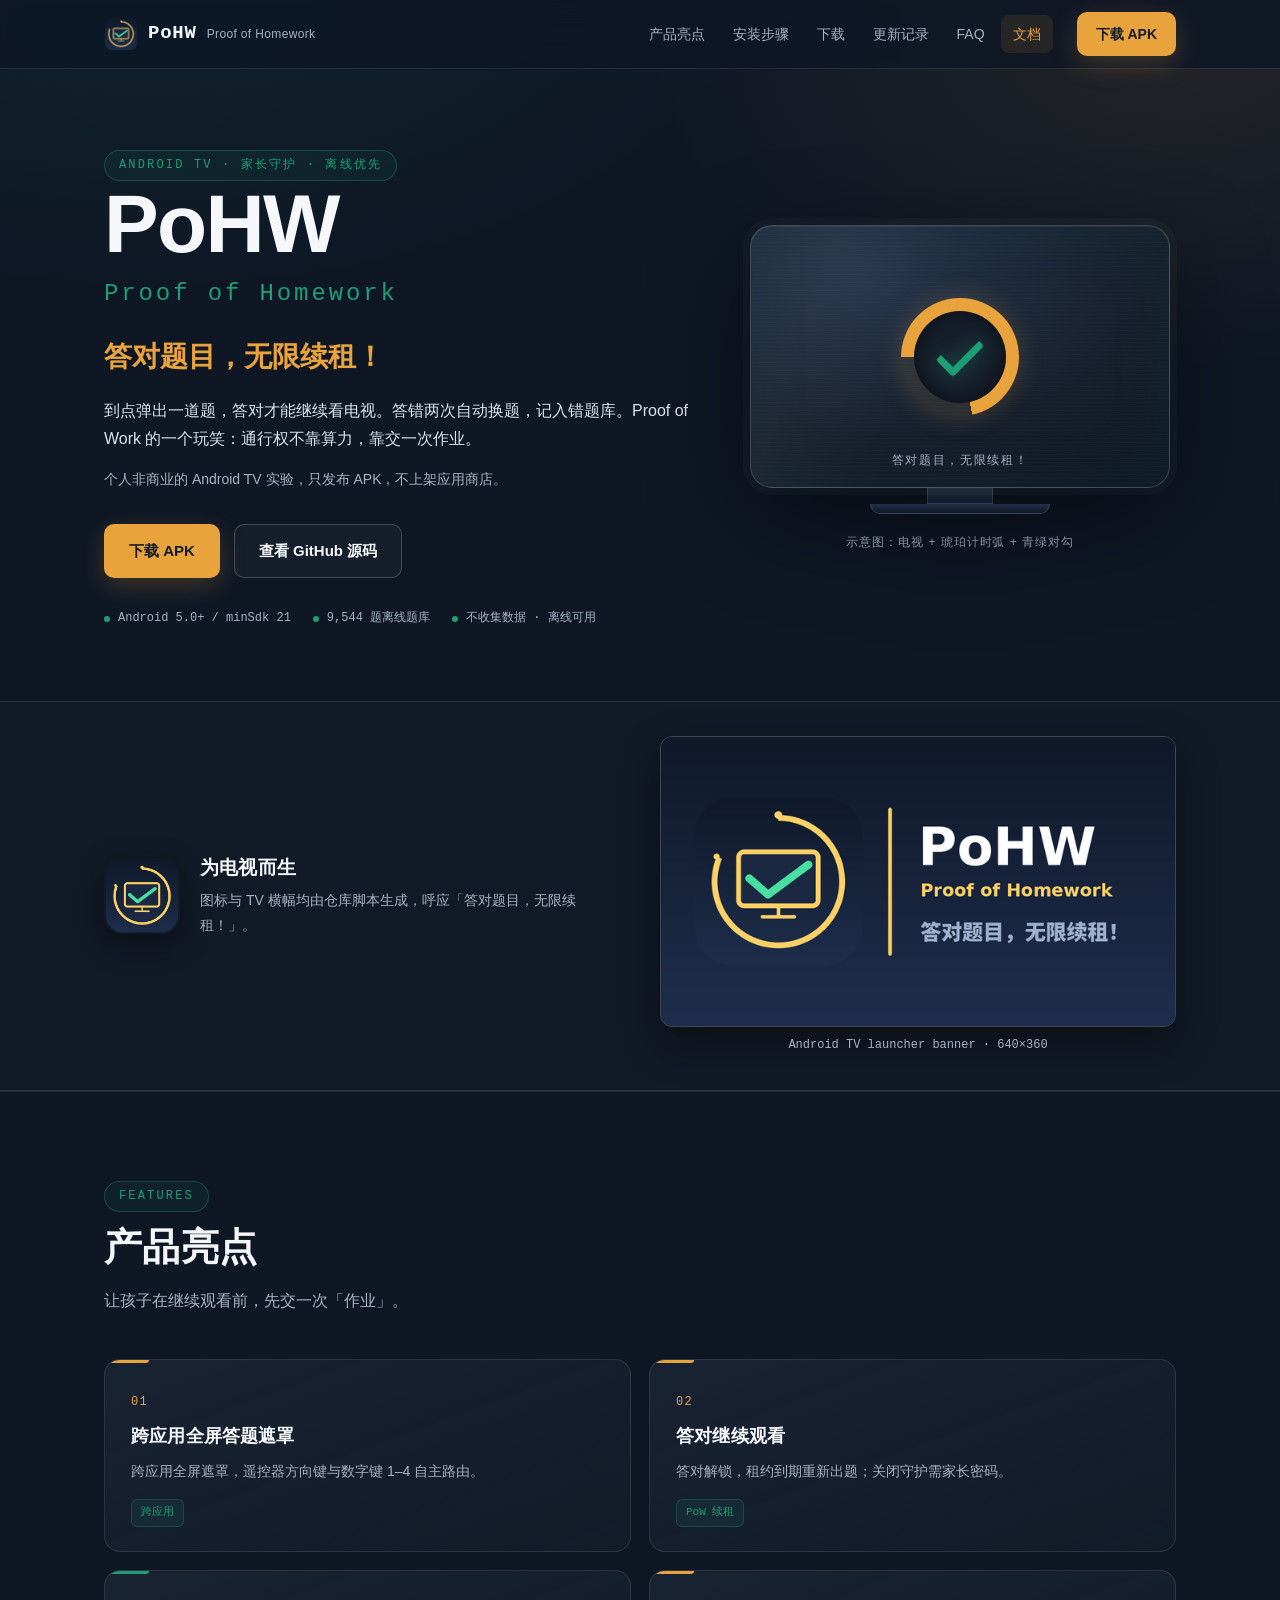
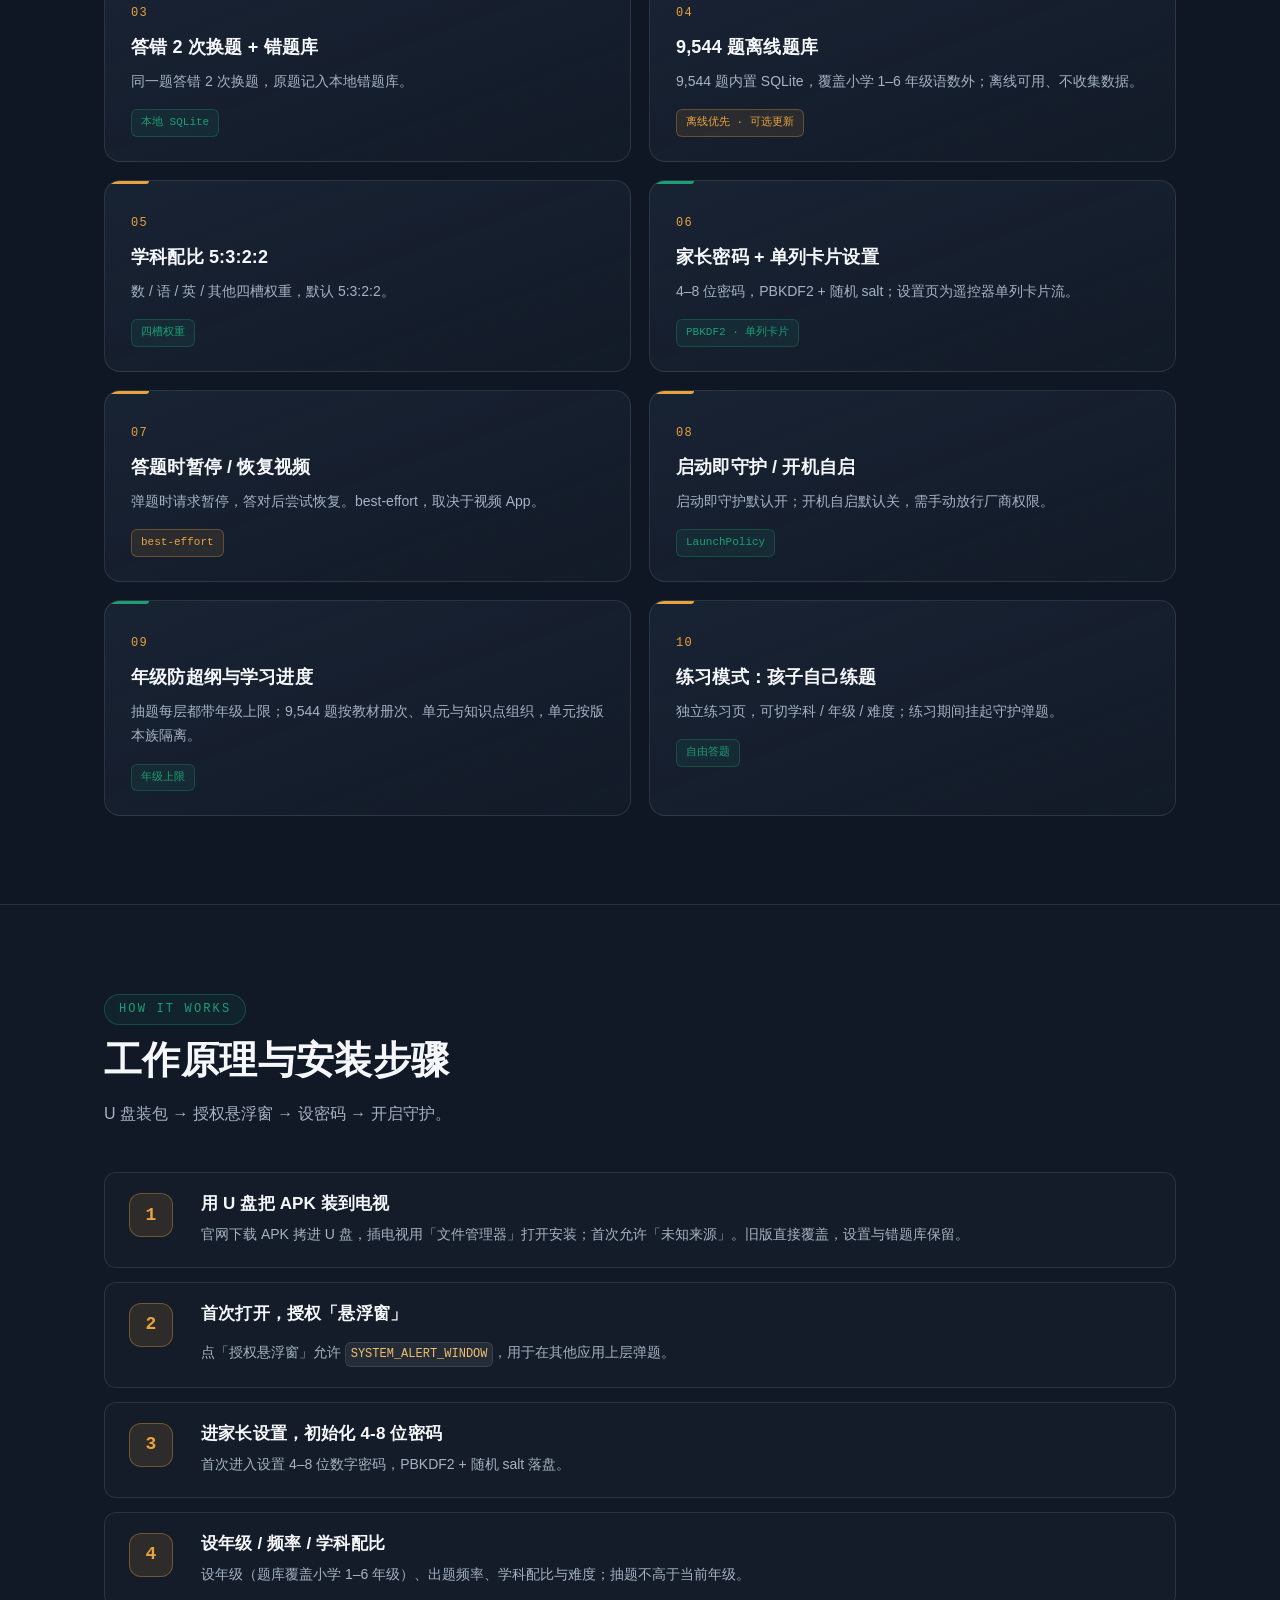
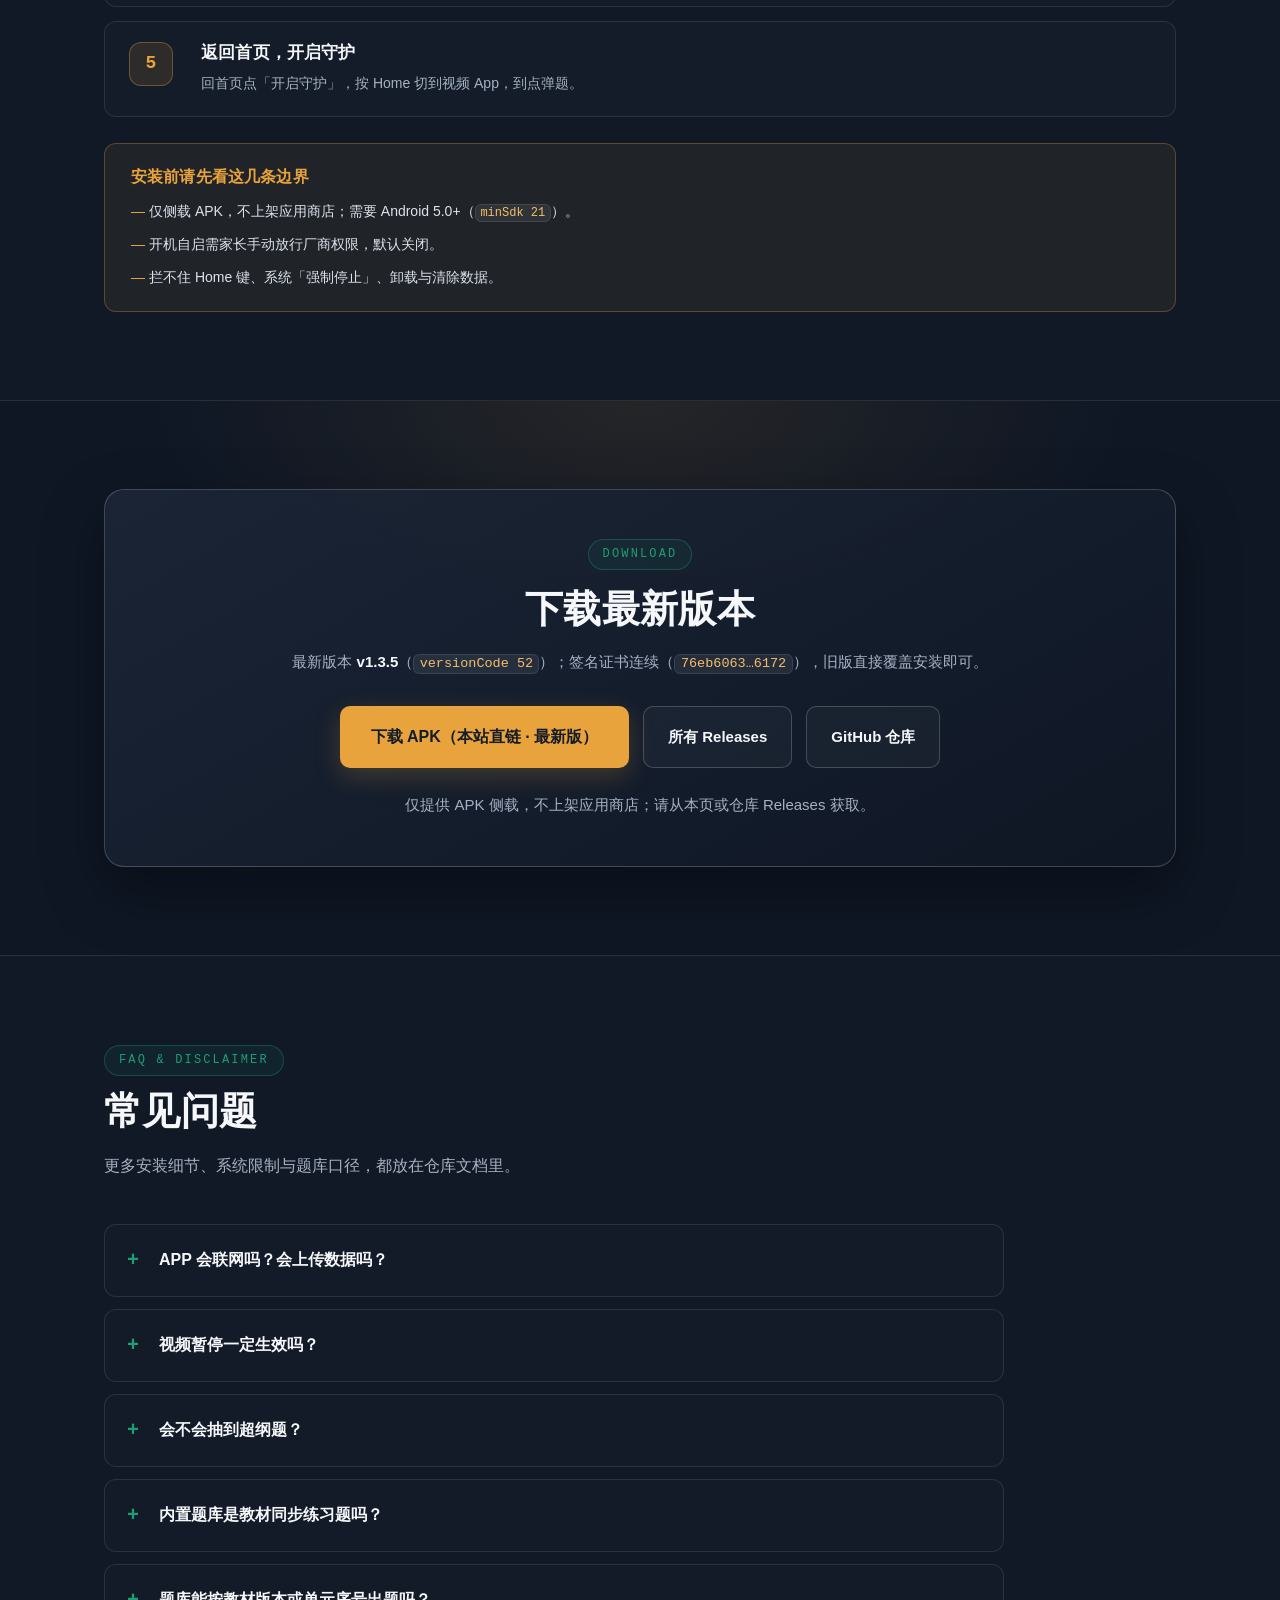
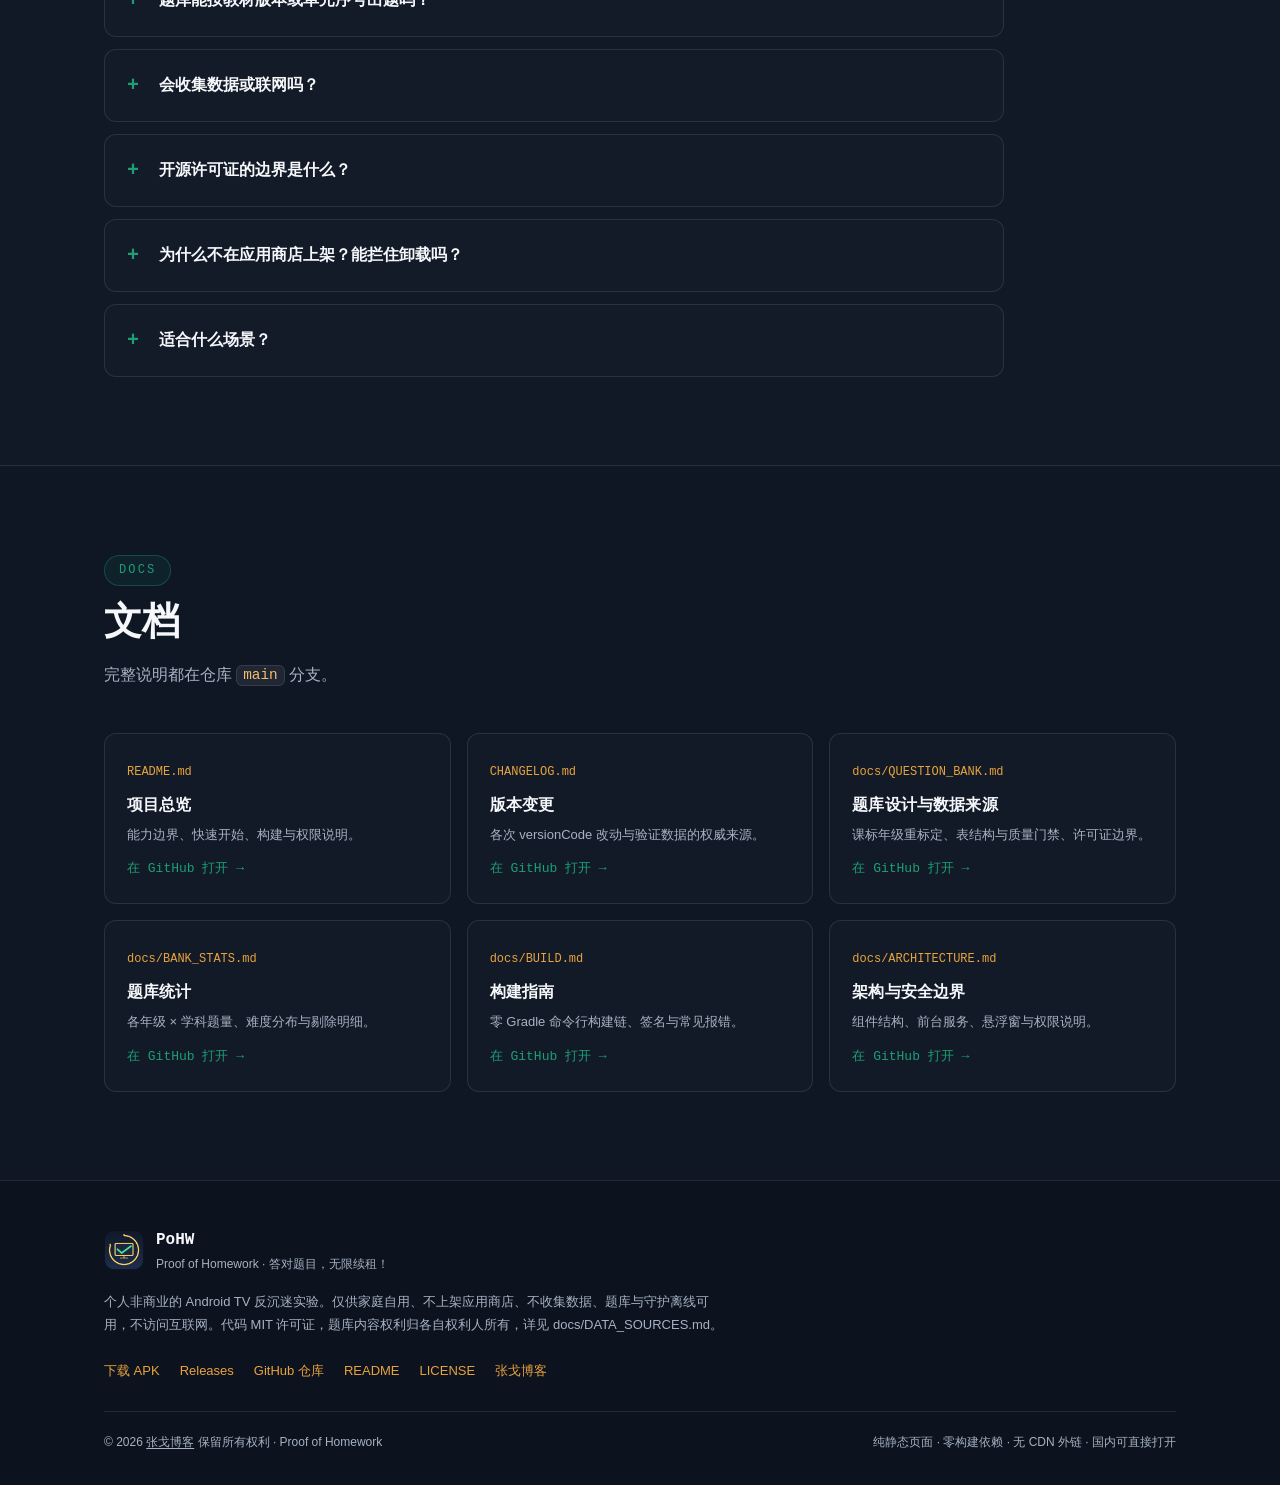
==== commit 79db571f: "release: v1.3.5 / 52 version bump and metadata sync" ====
--- a/site/index.html
+++ b/site/index.html
@@ -232,7 +232,7 @@
       <div class="download-box">
         <span class="eyebrow">Download</span>
         <h2 class="section-title">下载最新版本</h2>
-        <p>最新版本 <strong>v1.3.4</strong>（<code>versionCode 50</code>）；签名证书连续（<code>76eb6063…6172</code>），旧版直接覆盖安装即可。</p>
+        <p>最新版本 <strong>v1.3.5</strong>（<code>versionCode 52</code>）；签名证书连续（<code>76eb6063…6172</code>），旧版直接覆盖安装即可。</p>
         <div class="download-actions">
           <a class="btn btn-primary btn-lg" href="https://pohw.zhangge.net/dl/latest-main.apk">下载 APK（本站直链 · 最新版）</a>
           <a class="btn btn-ghost" href="https://github.com/jagerzhang/PoHW/releases">所有 Releases</a>
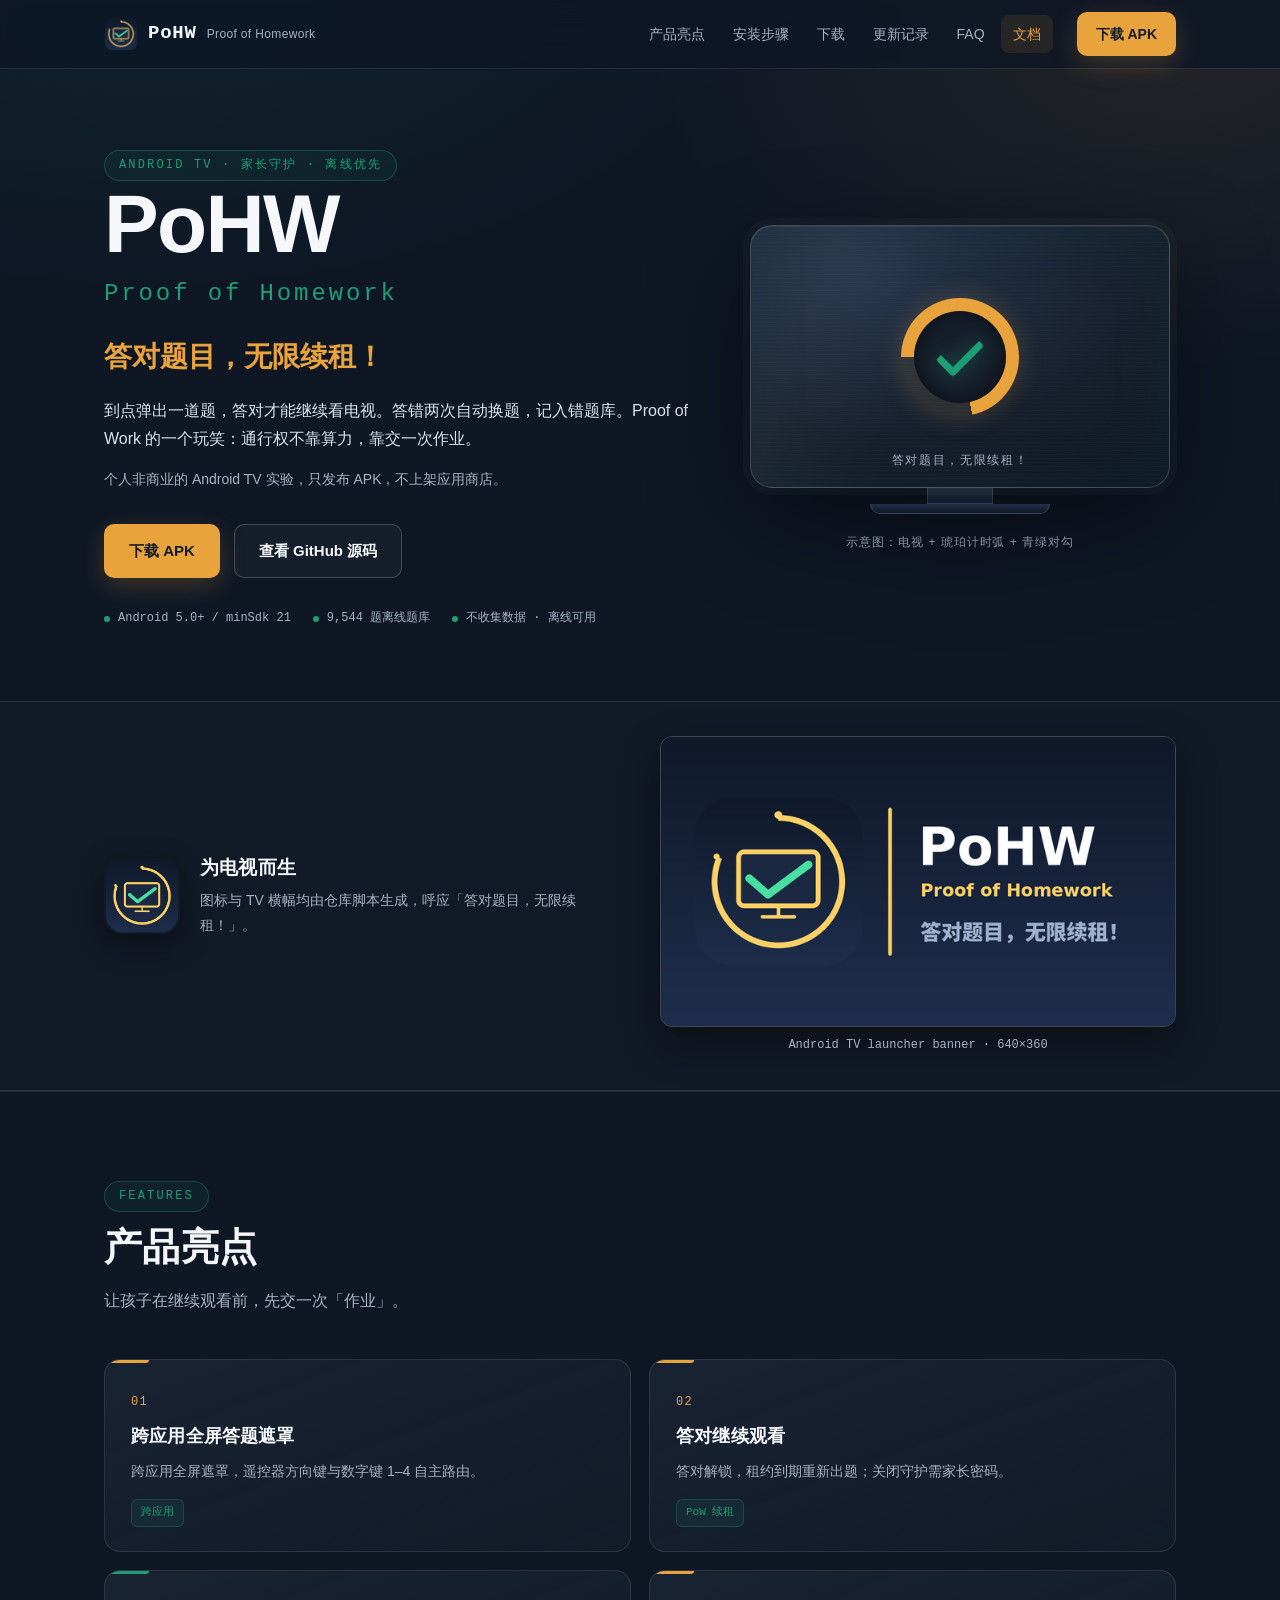
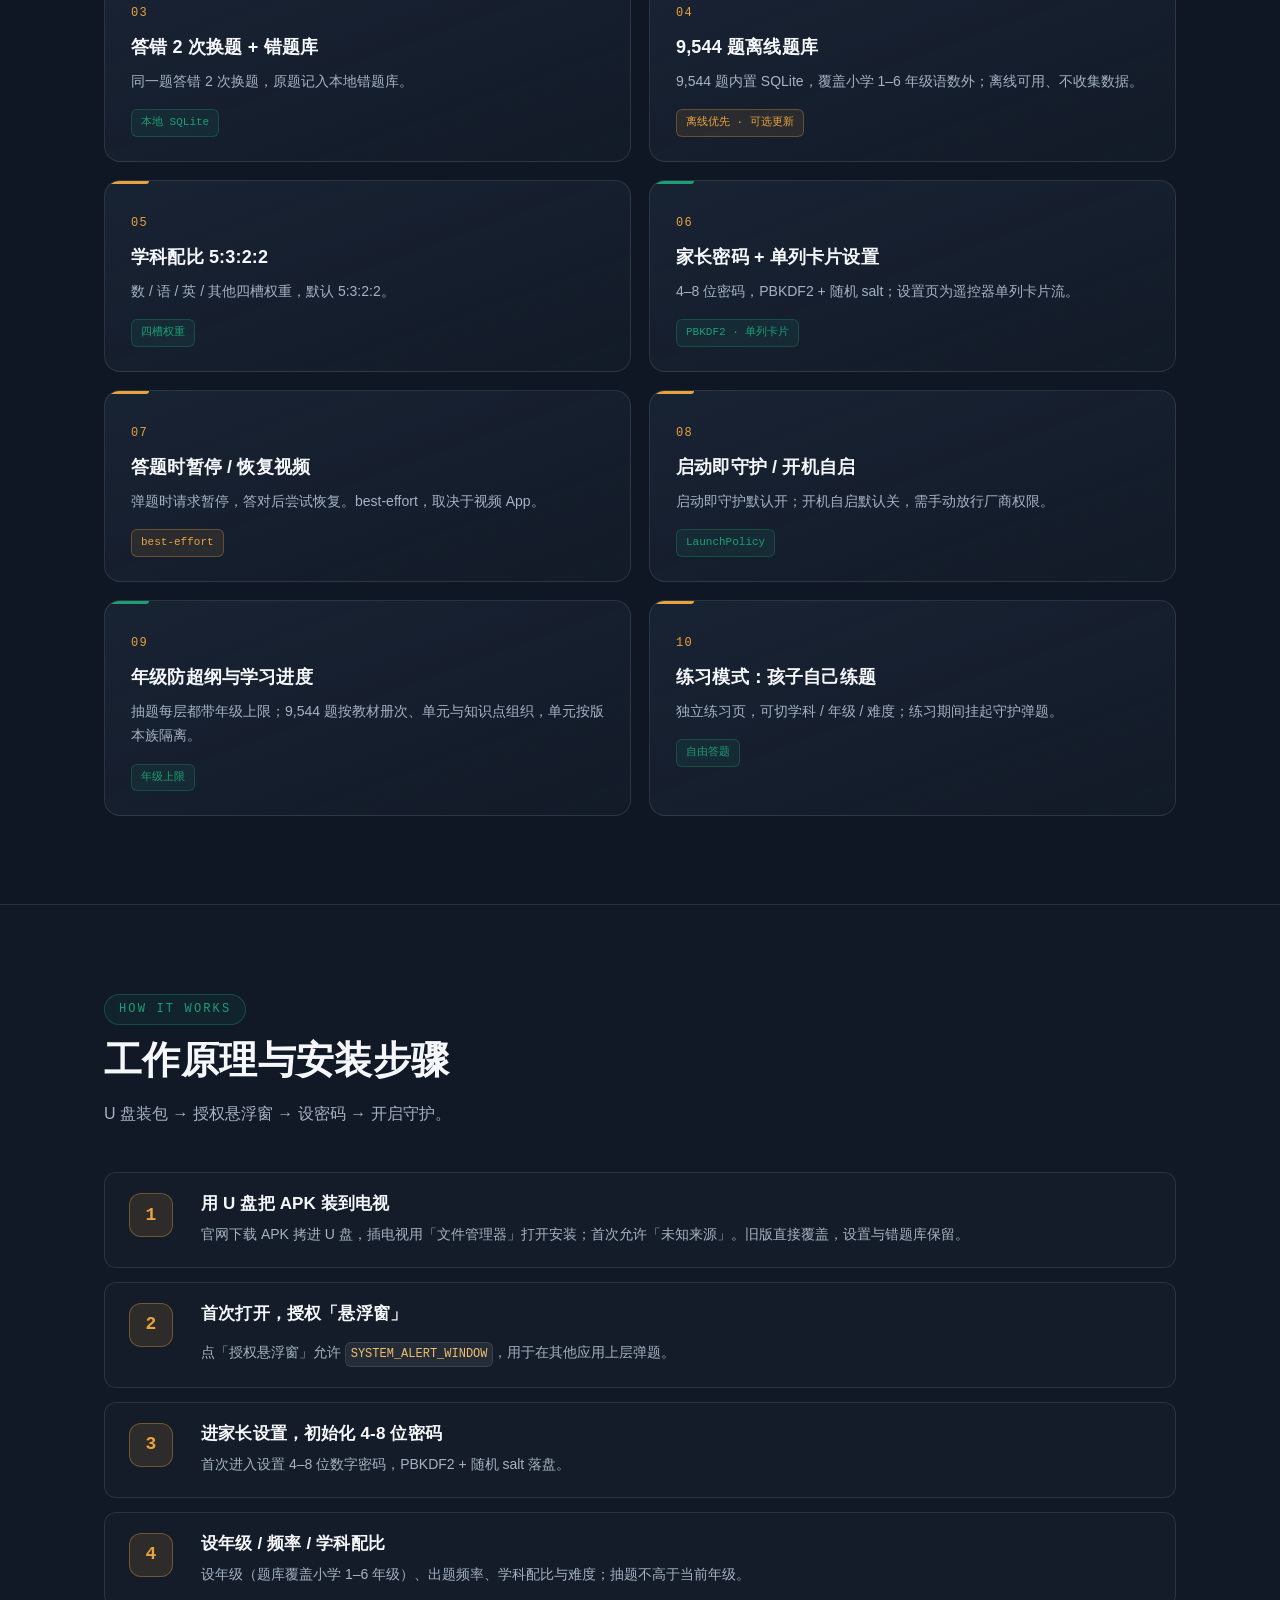
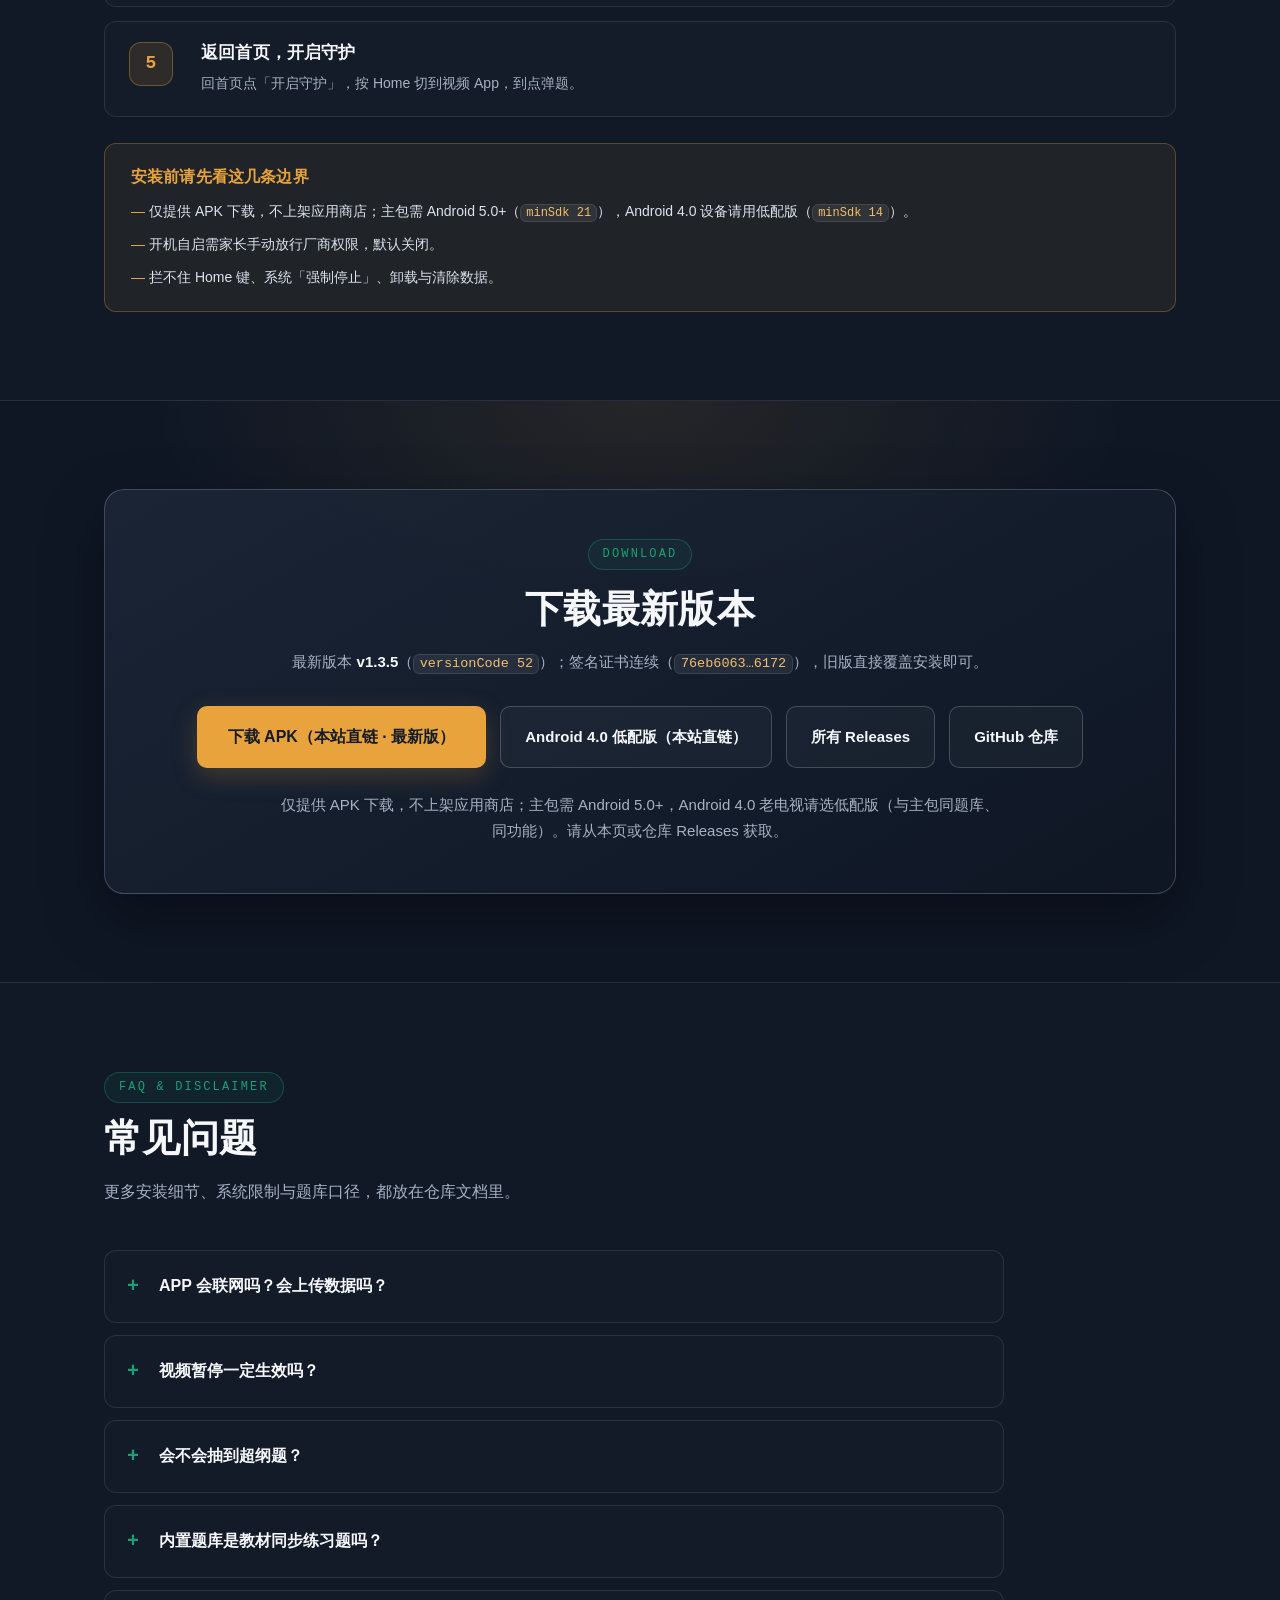
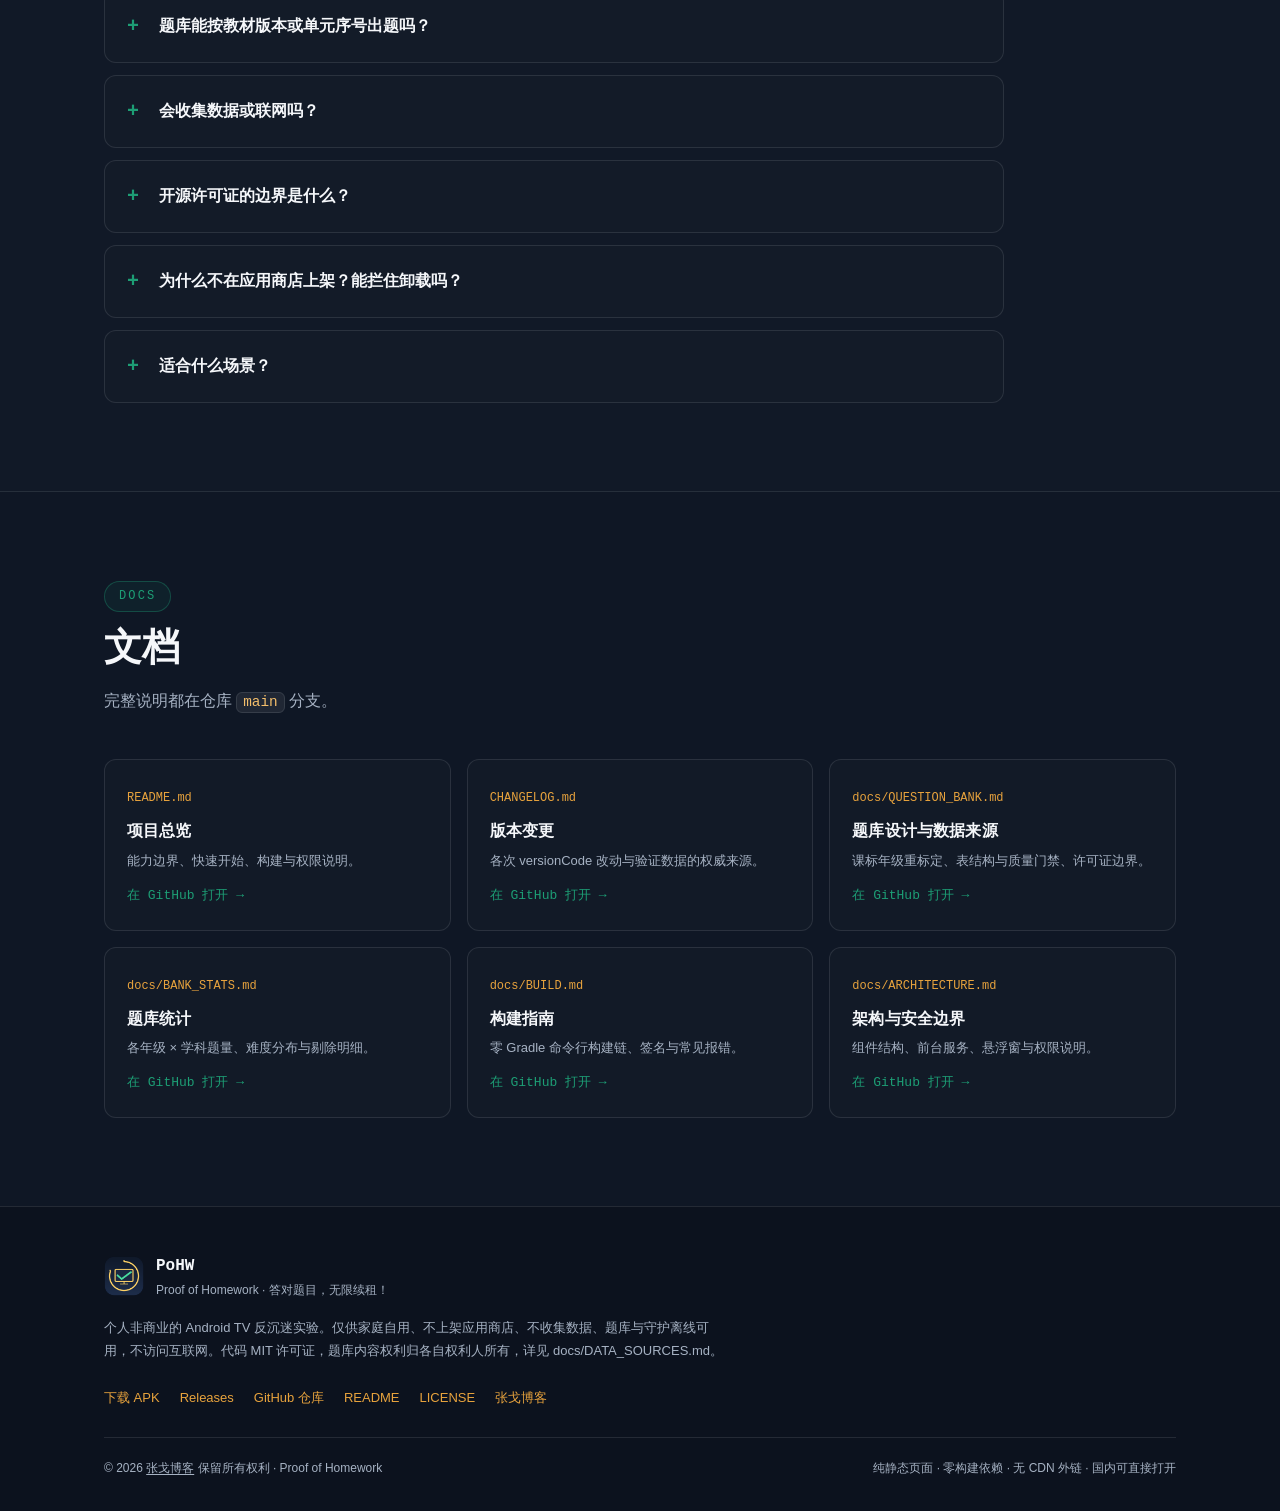
==== commit 8d106130: "docs: Android 4.0 direct download link and plain download wording" ====
--- a/site/index.html
+++ b/site/index.html
@@ -218,7 +218,7 @@
       <div class="callout">
         <h3>安装前请先看这几条边界</h3>
         <ul>
-          <li>仅侧载 APK，不上架应用商店；需要 Android 5.0+（<code>minSdk 21</code>）。</li>
+          <li>仅提供 APK 下载，不上架应用商店；主包需 Android 5.0+（<code>minSdk 21</code>），Android 4.0 设备请用低配版（<code>minSdk 14</code>）。</li>
           <li>开机自启需家长手动放行厂商权限，默认关闭。</li>
           <li>拦不住 Home 键、系统「强制停止」、卸载与清除数据。</li>
         </ul>
@@ -235,10 +235,11 @@
         <p>最新版本 <strong>v1.3.5</strong>（<code>versionCode 52</code>）；签名证书连续（<code>76eb6063…6172</code>），旧版直接覆盖安装即可。</p>
         <div class="download-actions">
           <a class="btn btn-primary btn-lg" href="https://pohw.zhangge.net/dl/latest-main.apk">下载 APK（本站直链 · 最新版）</a>
+          <a class="btn btn-ghost" href="https://pohw.zhangge.net/dl/latest-legacy.apk">Android 4.0 低配版（本站直链）</a>
           <a class="btn btn-ghost" href="https://github.com/jagerzhang/PoHW/releases">所有 Releases</a>
           <a class="btn btn-ghost" href="https://github.com/jagerzhang/PoHW">GitHub 仓库</a>
         </div>
-        <p class="download-hint">仅提供 APK 侧载，不上架应用商店；请从本页或仓库 Releases 获取。</p>
+        <p class="download-hint">仅提供 APK 下载，不上架应用商店；主包需 Android 5.0+，Android 4.0 老电视请选低配版（与主包同题库、同功能）。请从本页或仓库 Releases 获取。</p>
       </div>
     </div>
   </section>
@@ -287,7 +288,7 @@
 
         <details class="faq-item">
           <summary>为什么不在应用商店上架？能拦住卸载吗？</summary>
-          <p>个人非商业实验，只发布 APK 供侧载；第三方应用拦不住 Home 键、强制停止、卸载与清除数据。</p>
+          <p>个人非商业实验，只发布 APK 供下载安装；第三方应用拦不住 Home 键、强制停止、卸载与清除数据。</p>
         </details>
 
         <details class="faq-item">
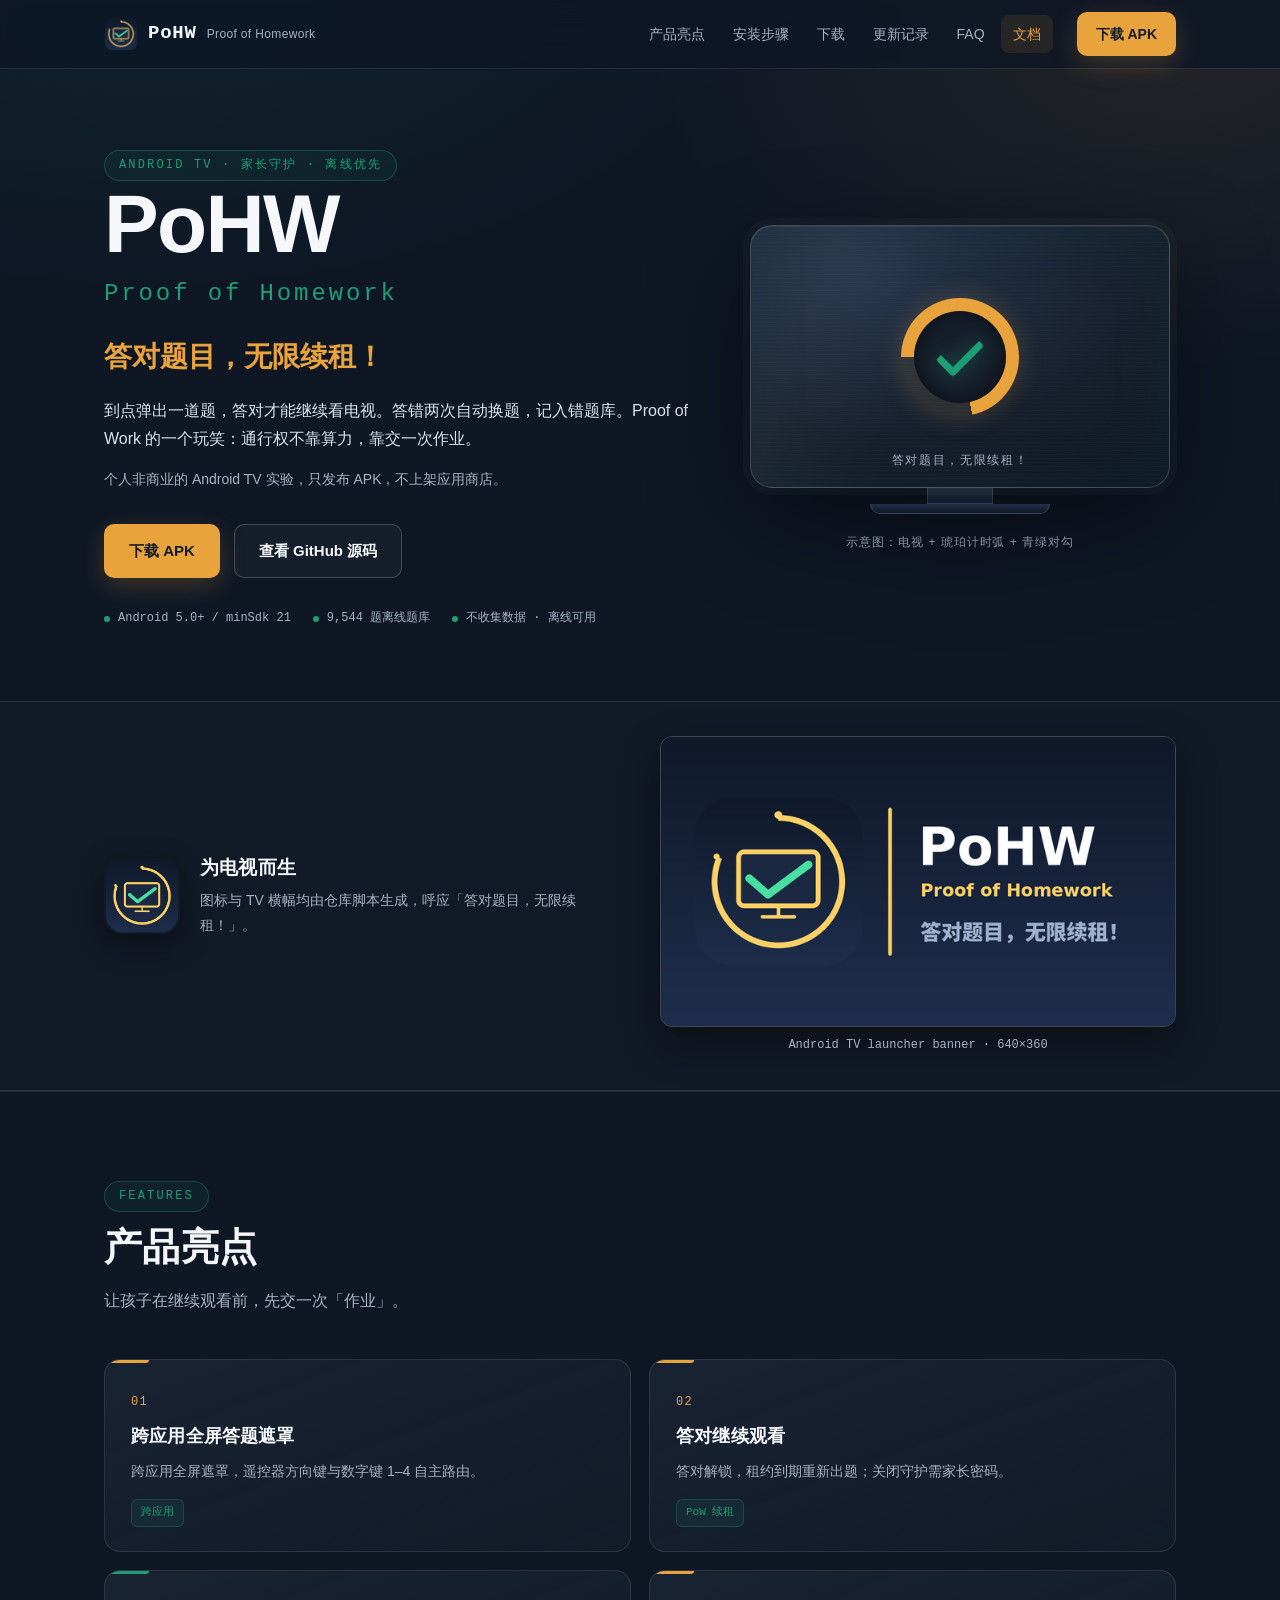
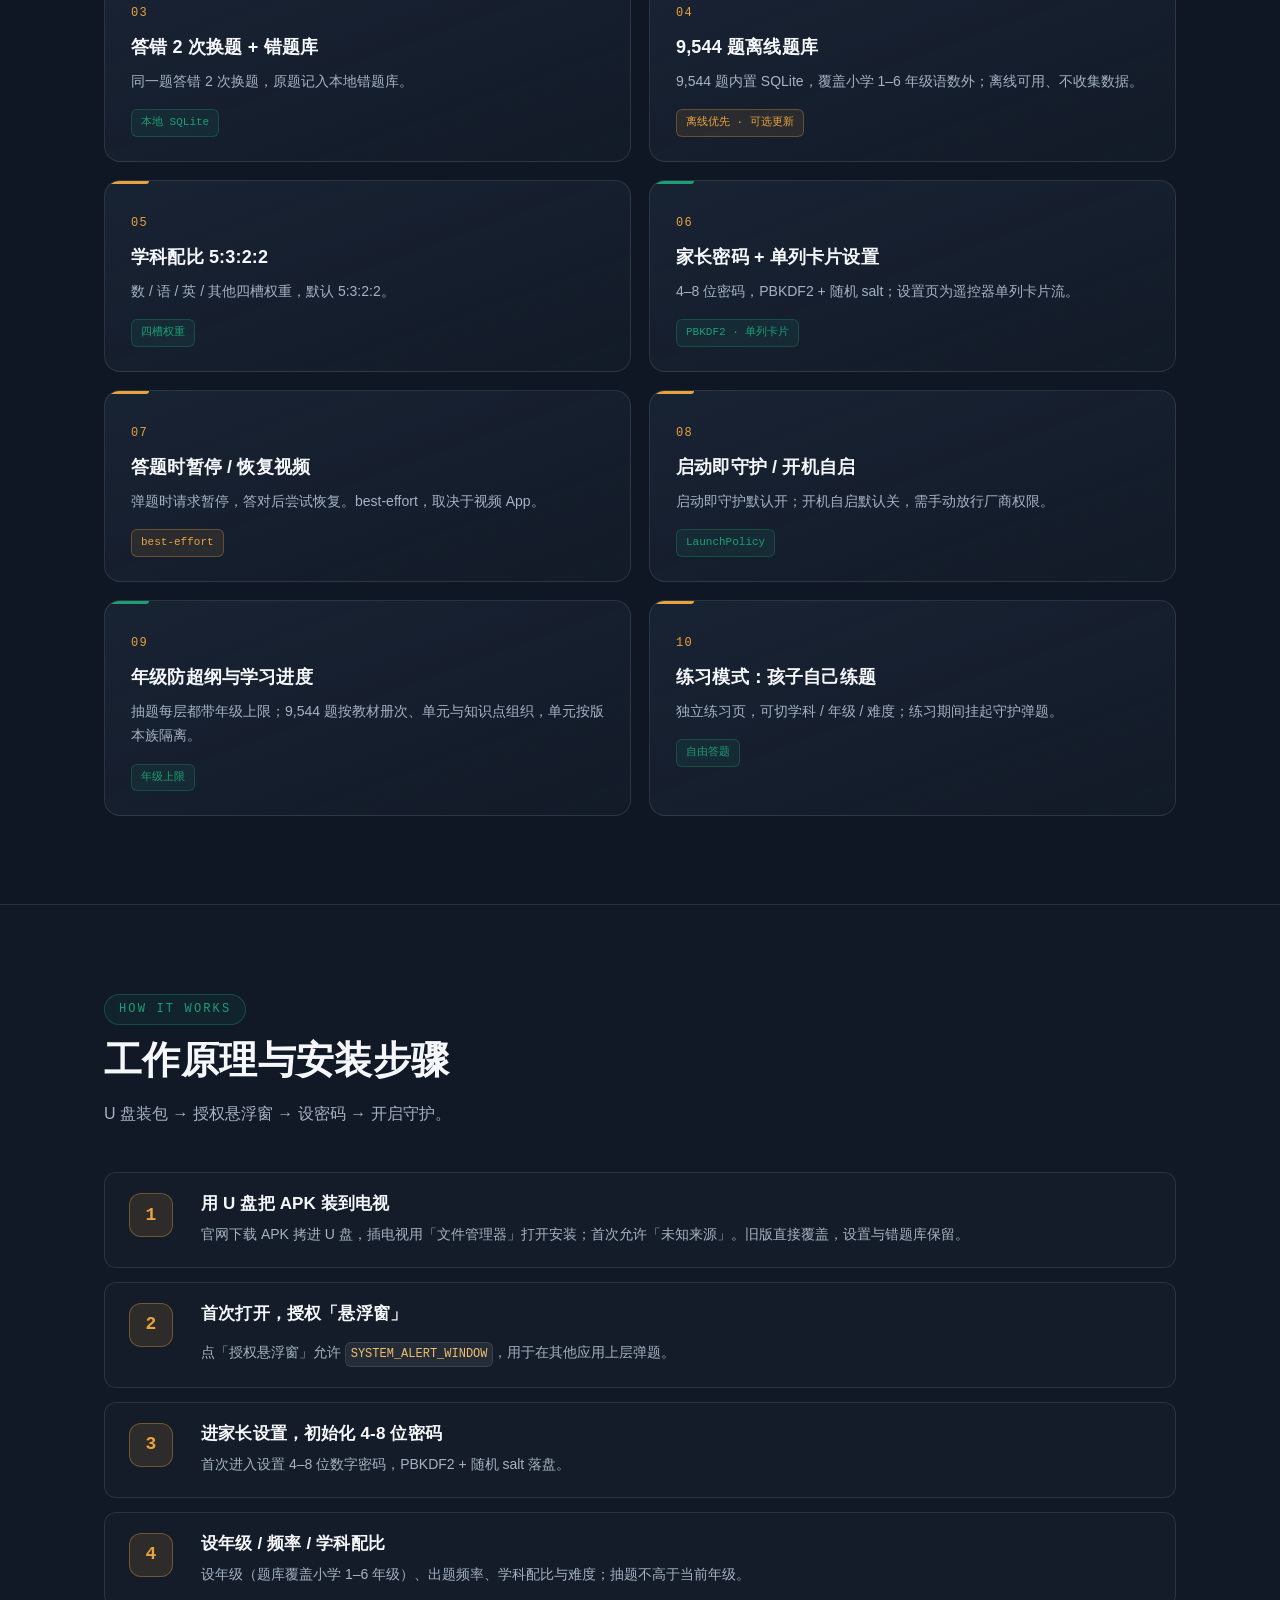
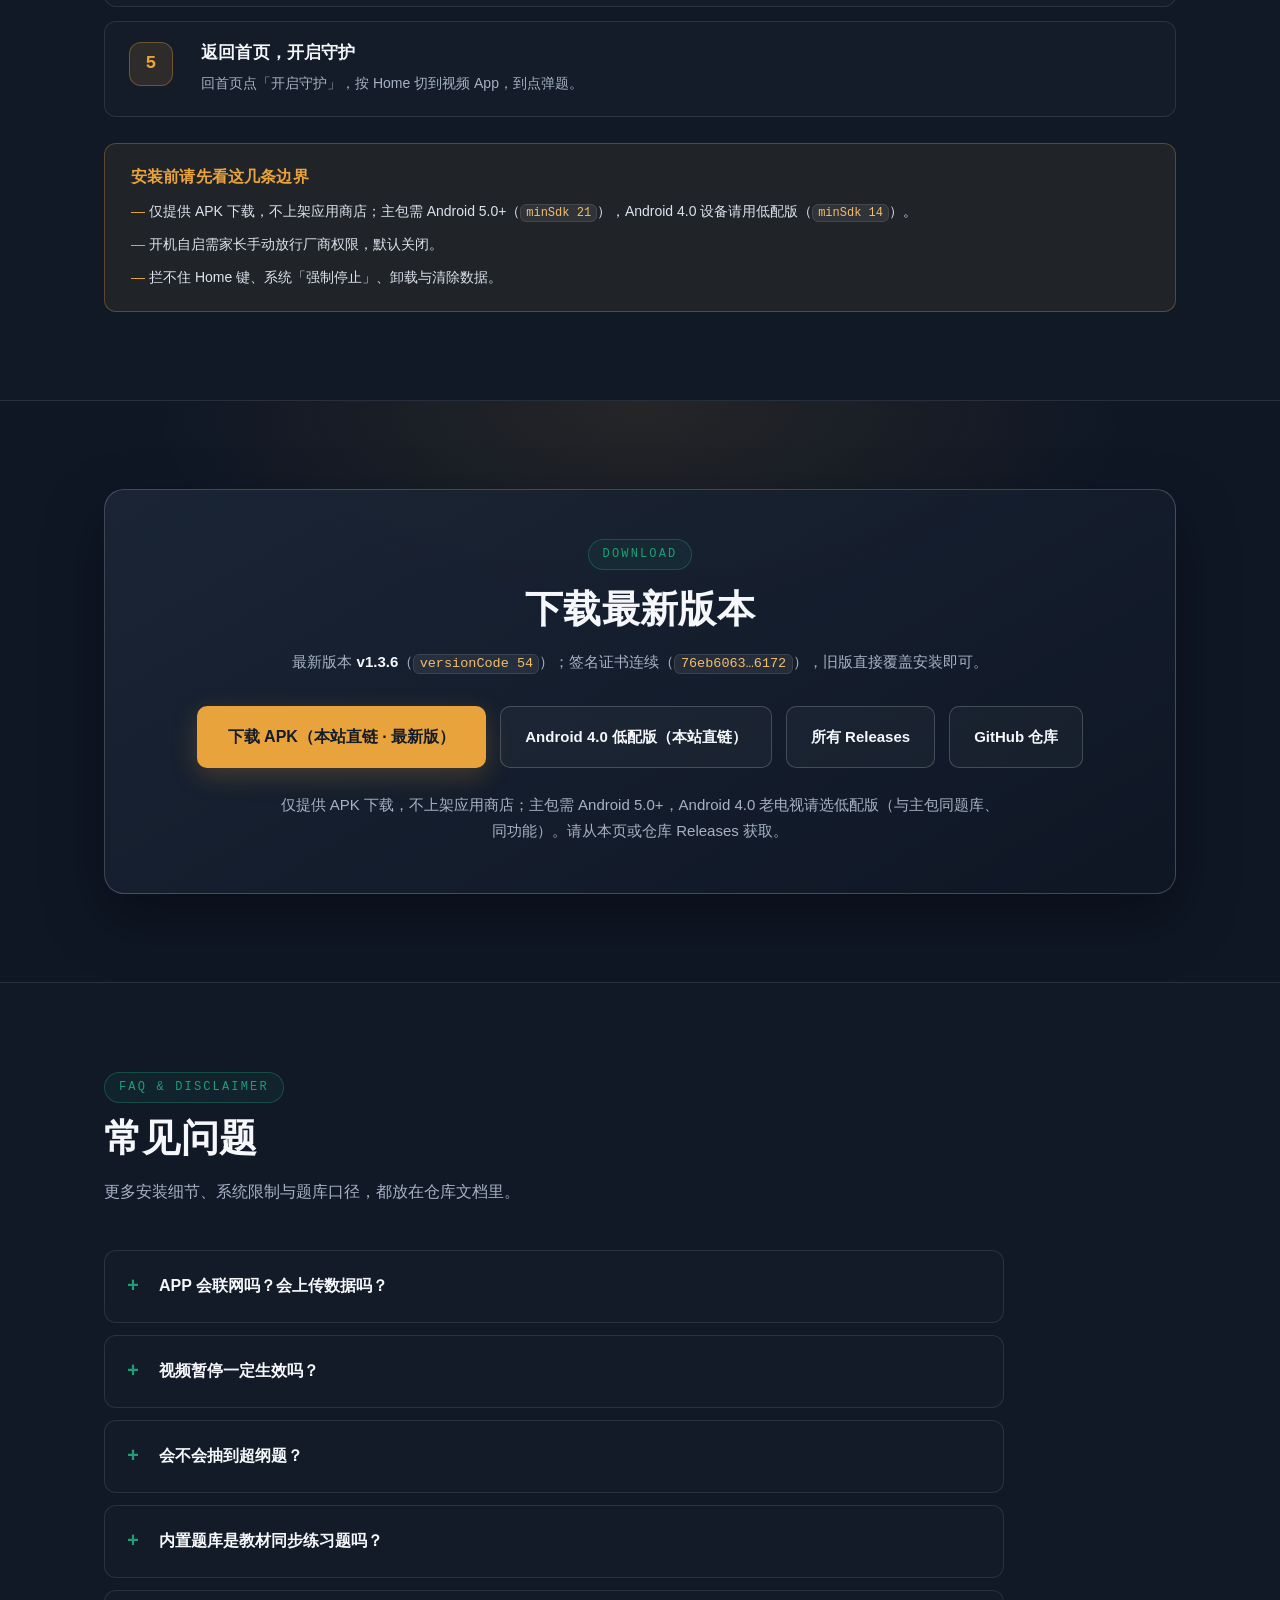
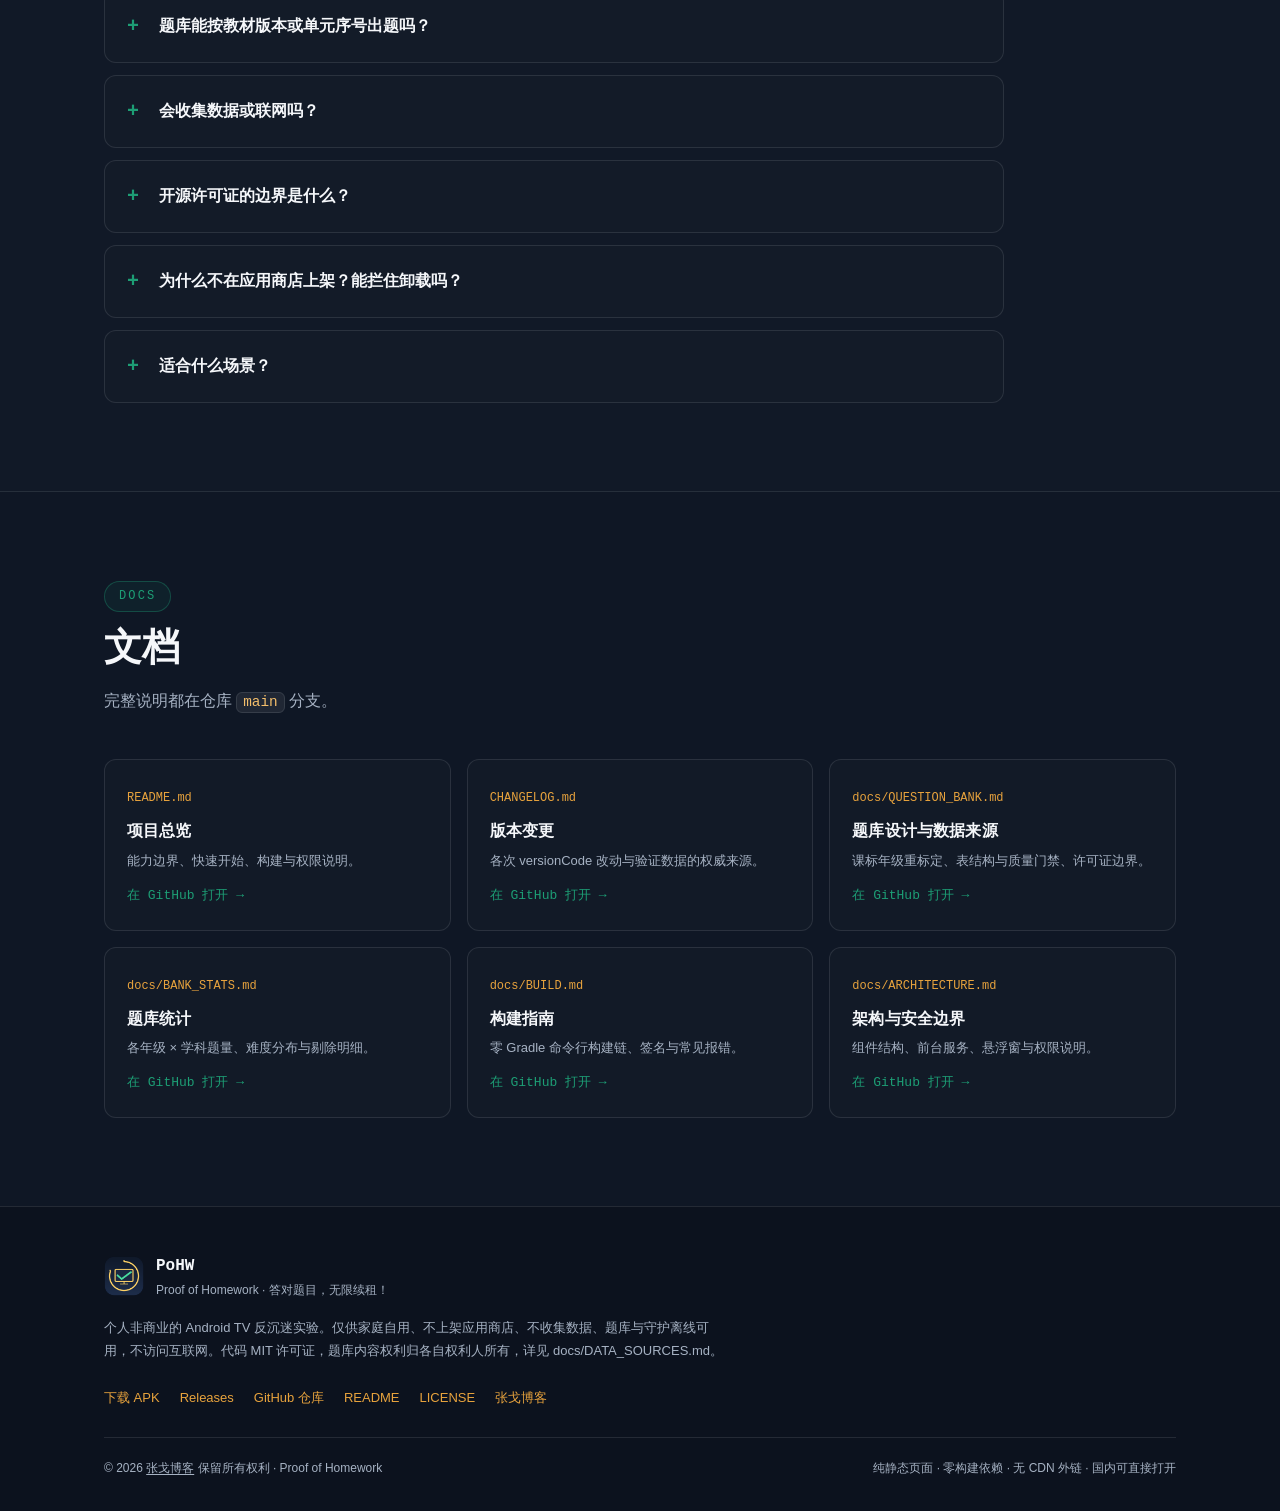
==== commit ab8a1d28: "release: v1.3.6 metadata, changelog and site records" ====
--- a/site/index.html
+++ b/site/index.html
@@ -232,7 +232,7 @@
       <div class="download-box">
         <span class="eyebrow">Download</span>
         <h2 class="section-title">下载最新版本</h2>
-        <p>最新版本 <strong>v1.3.5</strong>（<code>versionCode 52</code>）；签名证书连续（<code>76eb6063…6172</code>），旧版直接覆盖安装即可。</p>
+        <p>最新版本 <strong>v1.3.6</strong>（<code>versionCode 54</code>）；签名证书连续（<code>76eb6063…6172</code>），旧版直接覆盖安装即可。</p>
         <div class="download-actions">
           <a class="btn btn-primary btn-lg" href="https://pohw.zhangge.net/dl/latest-main.apk">下载 APK（本站直链 · 最新版）</a>
           <a class="btn btn-ghost" href="https://pohw.zhangge.net/dl/latest-legacy.apk">Android 4.0 低配版（本站直链）</a>
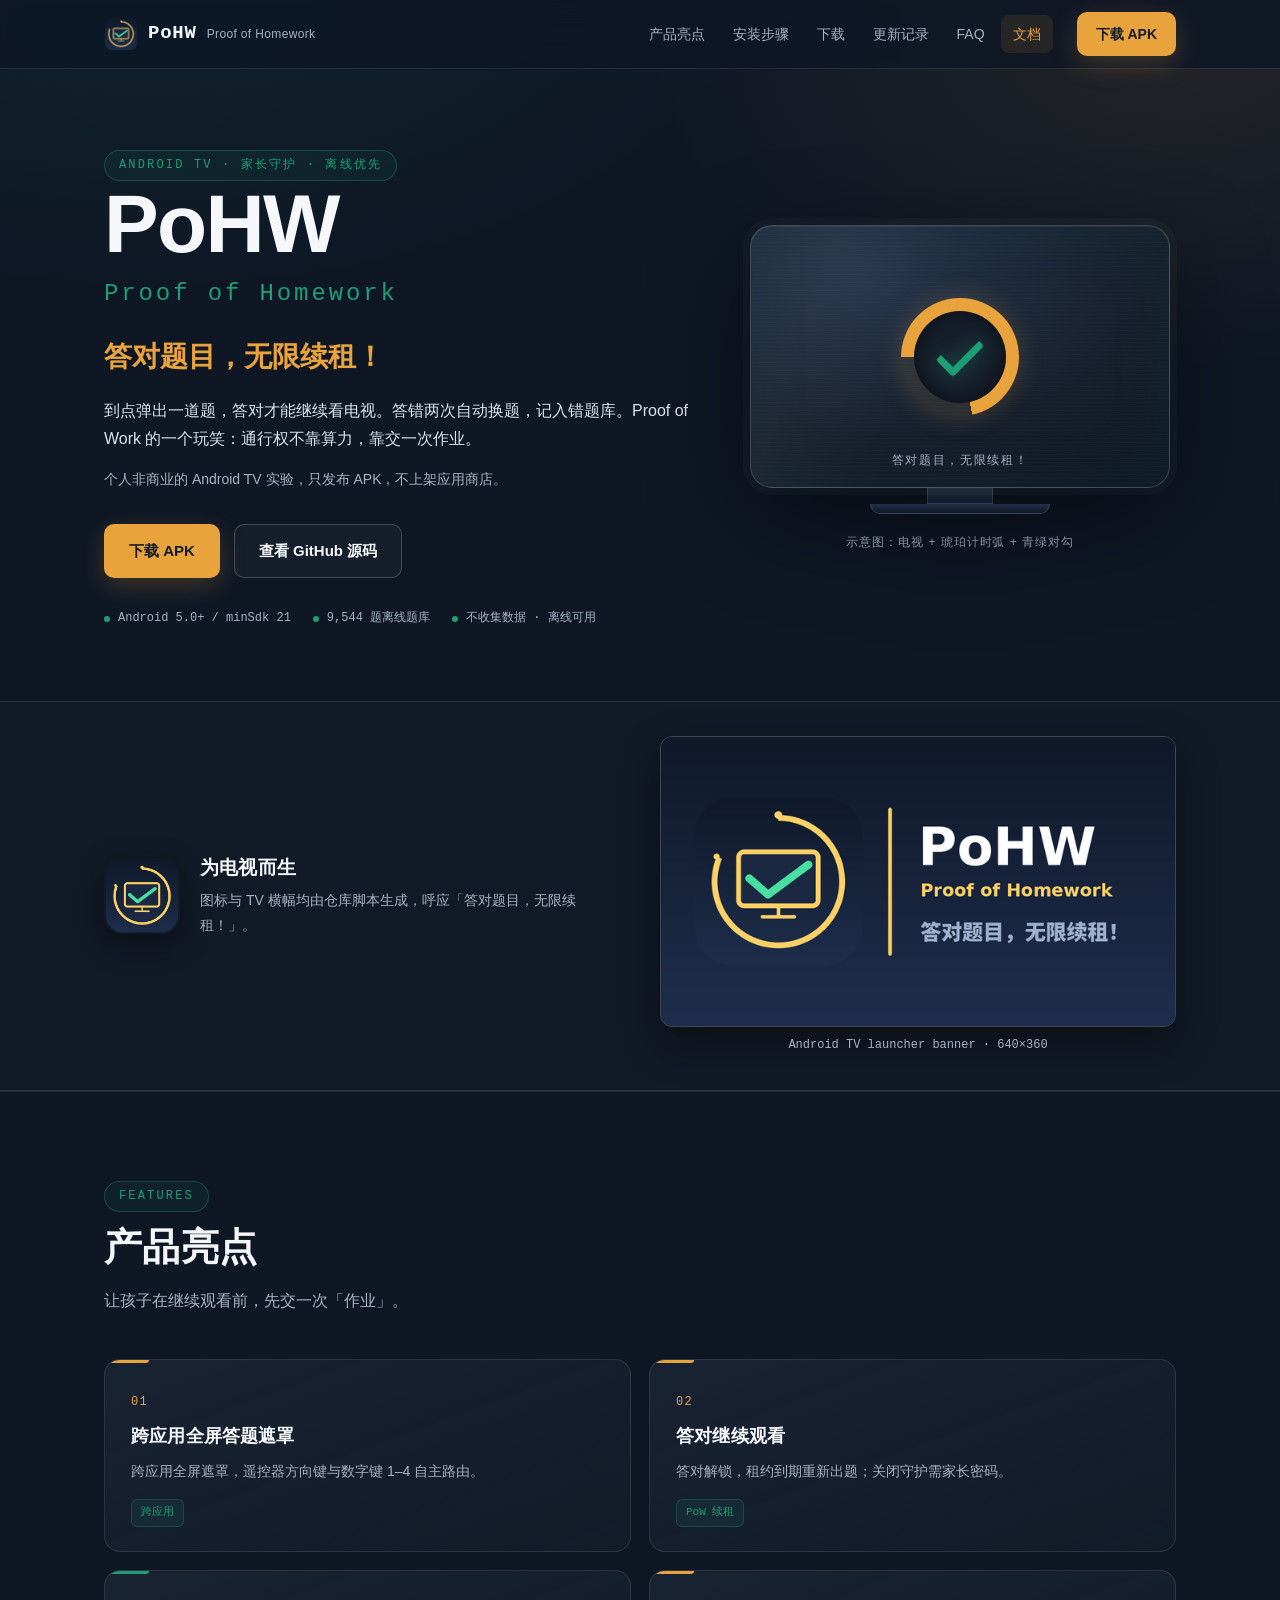
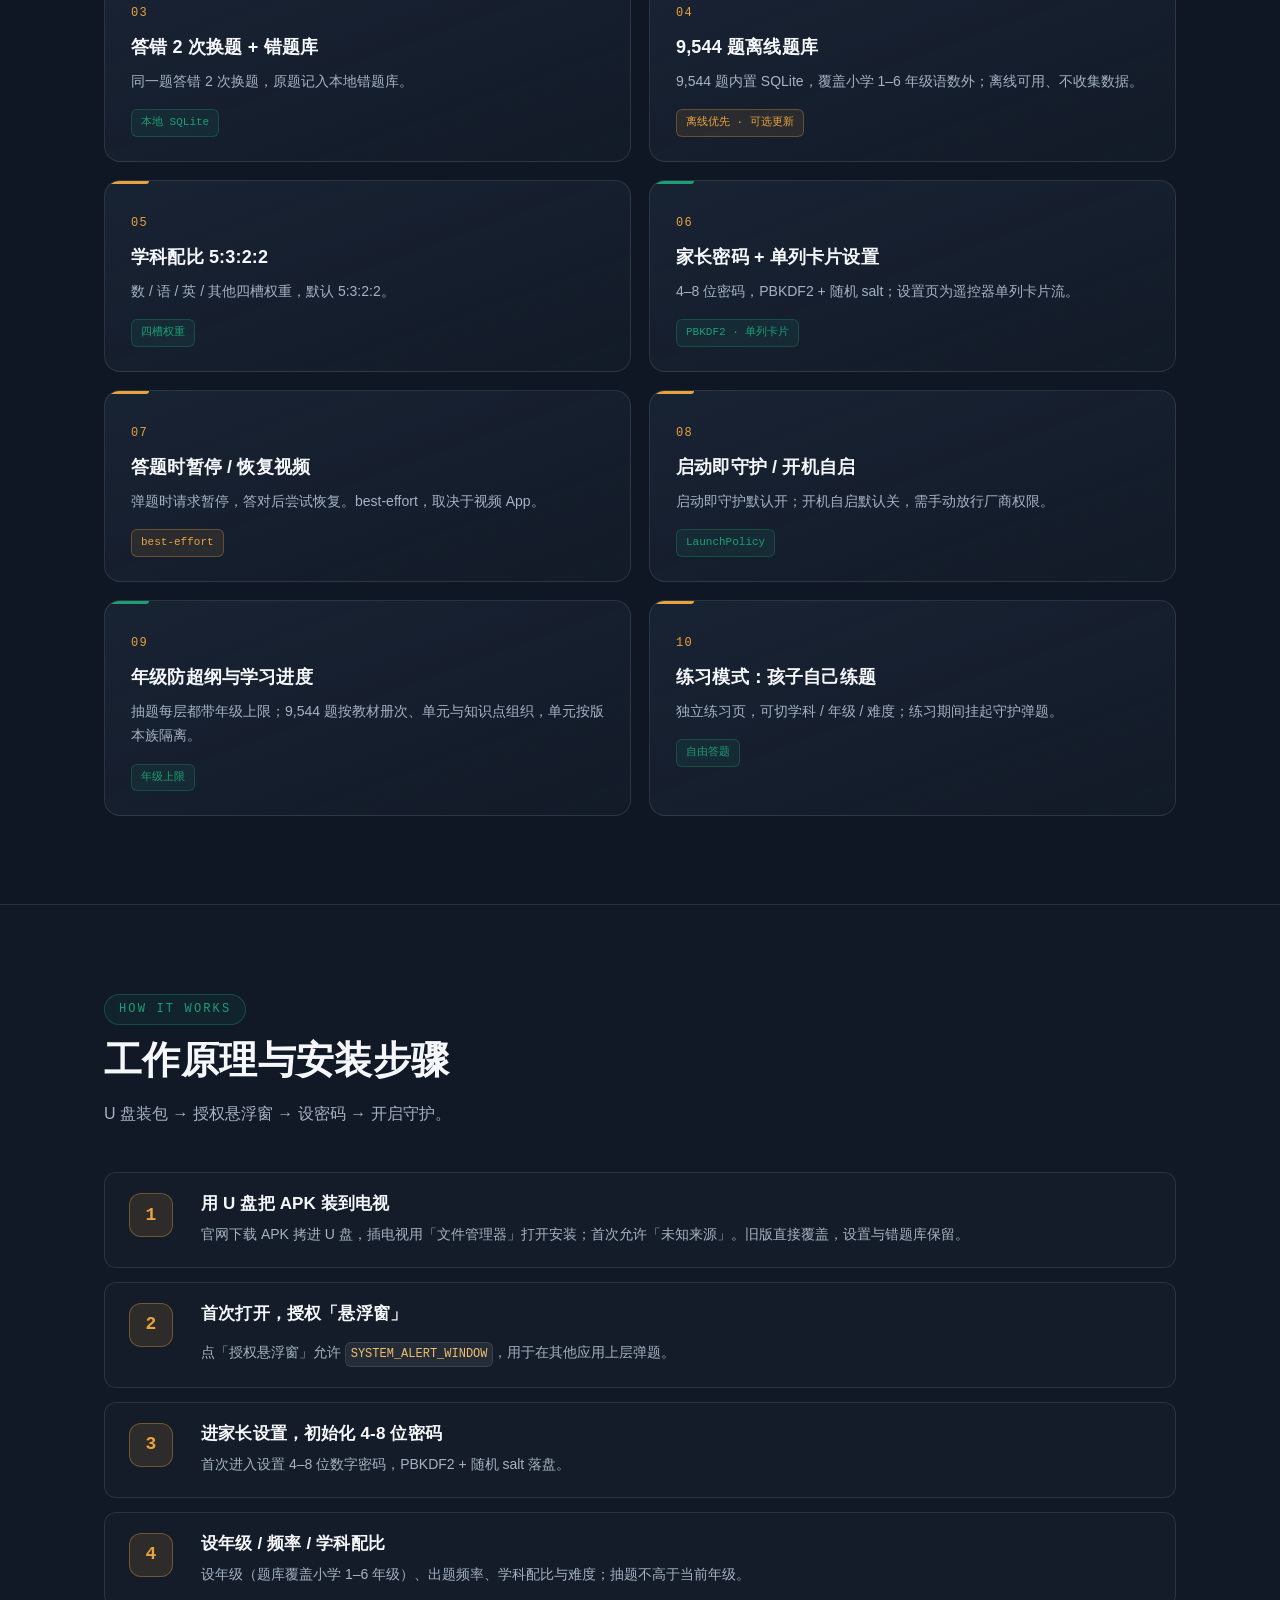
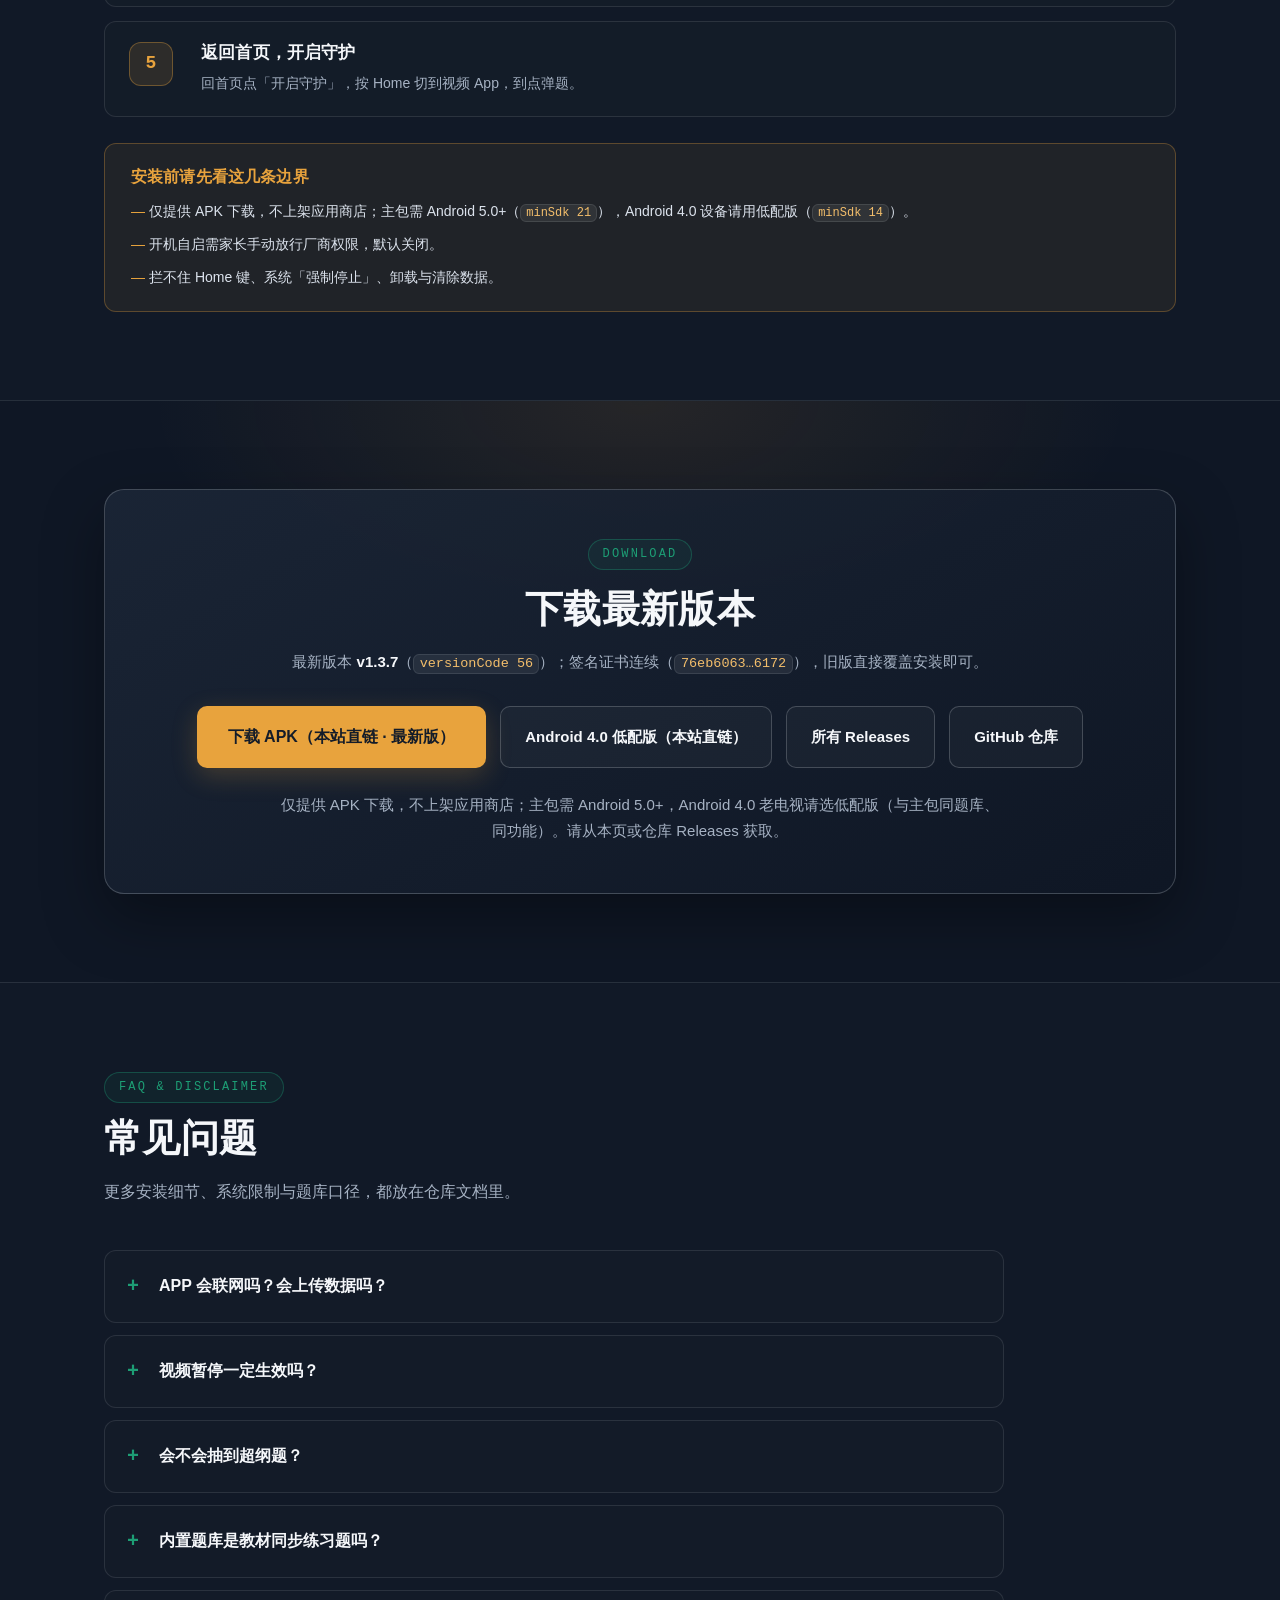
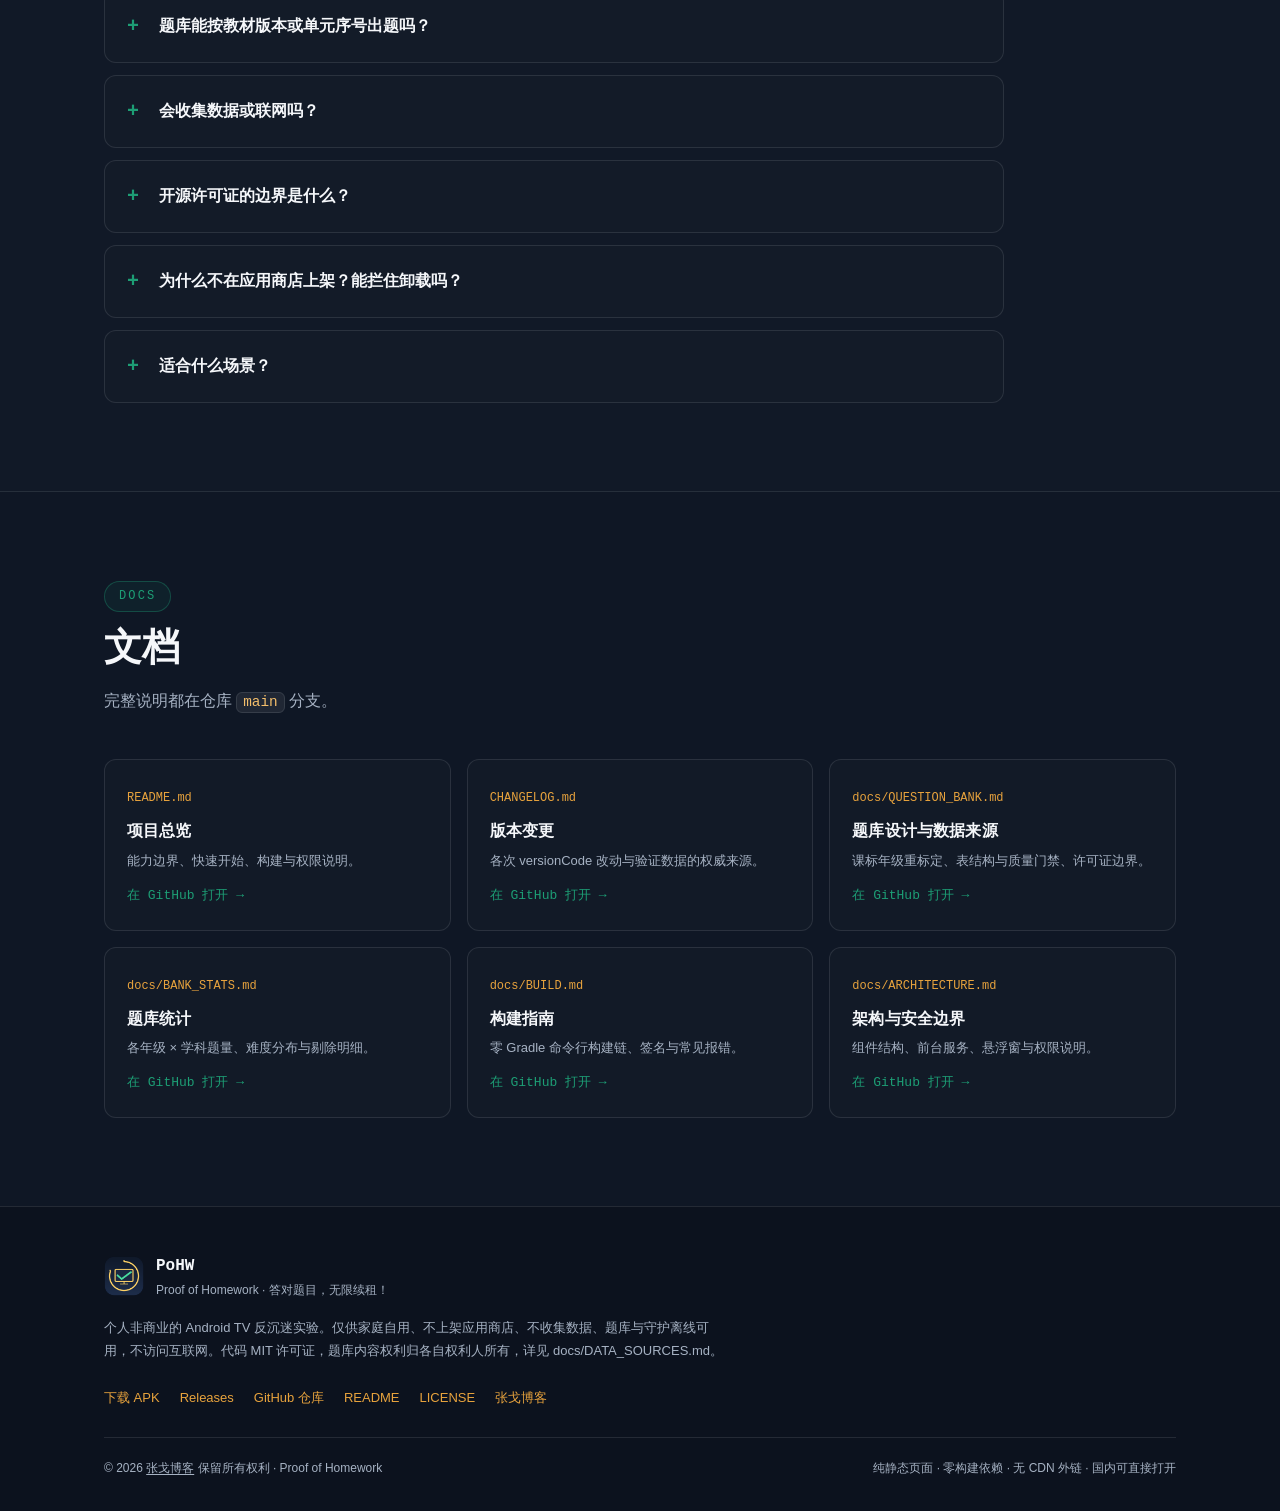
==== commit 2eb6f533: "release: v1.3.7 metadata, changelog and site records" ====
--- a/site/index.html
+++ b/site/index.html
@@ -232,7 +232,7 @@
       <div class="download-box">
         <span class="eyebrow">Download</span>
         <h2 class="section-title">下载最新版本</h2>
-        <p>最新版本 <strong>v1.3.6</strong>（<code>versionCode 54</code>）；签名证书连续（<code>76eb6063…6172</code>），旧版直接覆盖安装即可。</p>
+        <p>最新版本 <strong>v1.3.7</strong>（<code>versionCode 56</code>）；签名证书连续（<code>76eb6063…6172</code>），旧版直接覆盖安装即可。</p>
         <div class="download-actions">
           <a class="btn btn-primary btn-lg" href="https://pohw.zhangge.net/dl/latest-main.apk">下载 APK（本站直链 · 最新版）</a>
           <a class="btn btn-ghost" href="https://pohw.zhangge.net/dl/latest-legacy.apk">Android 4.0 低配版（本站直链）</a>
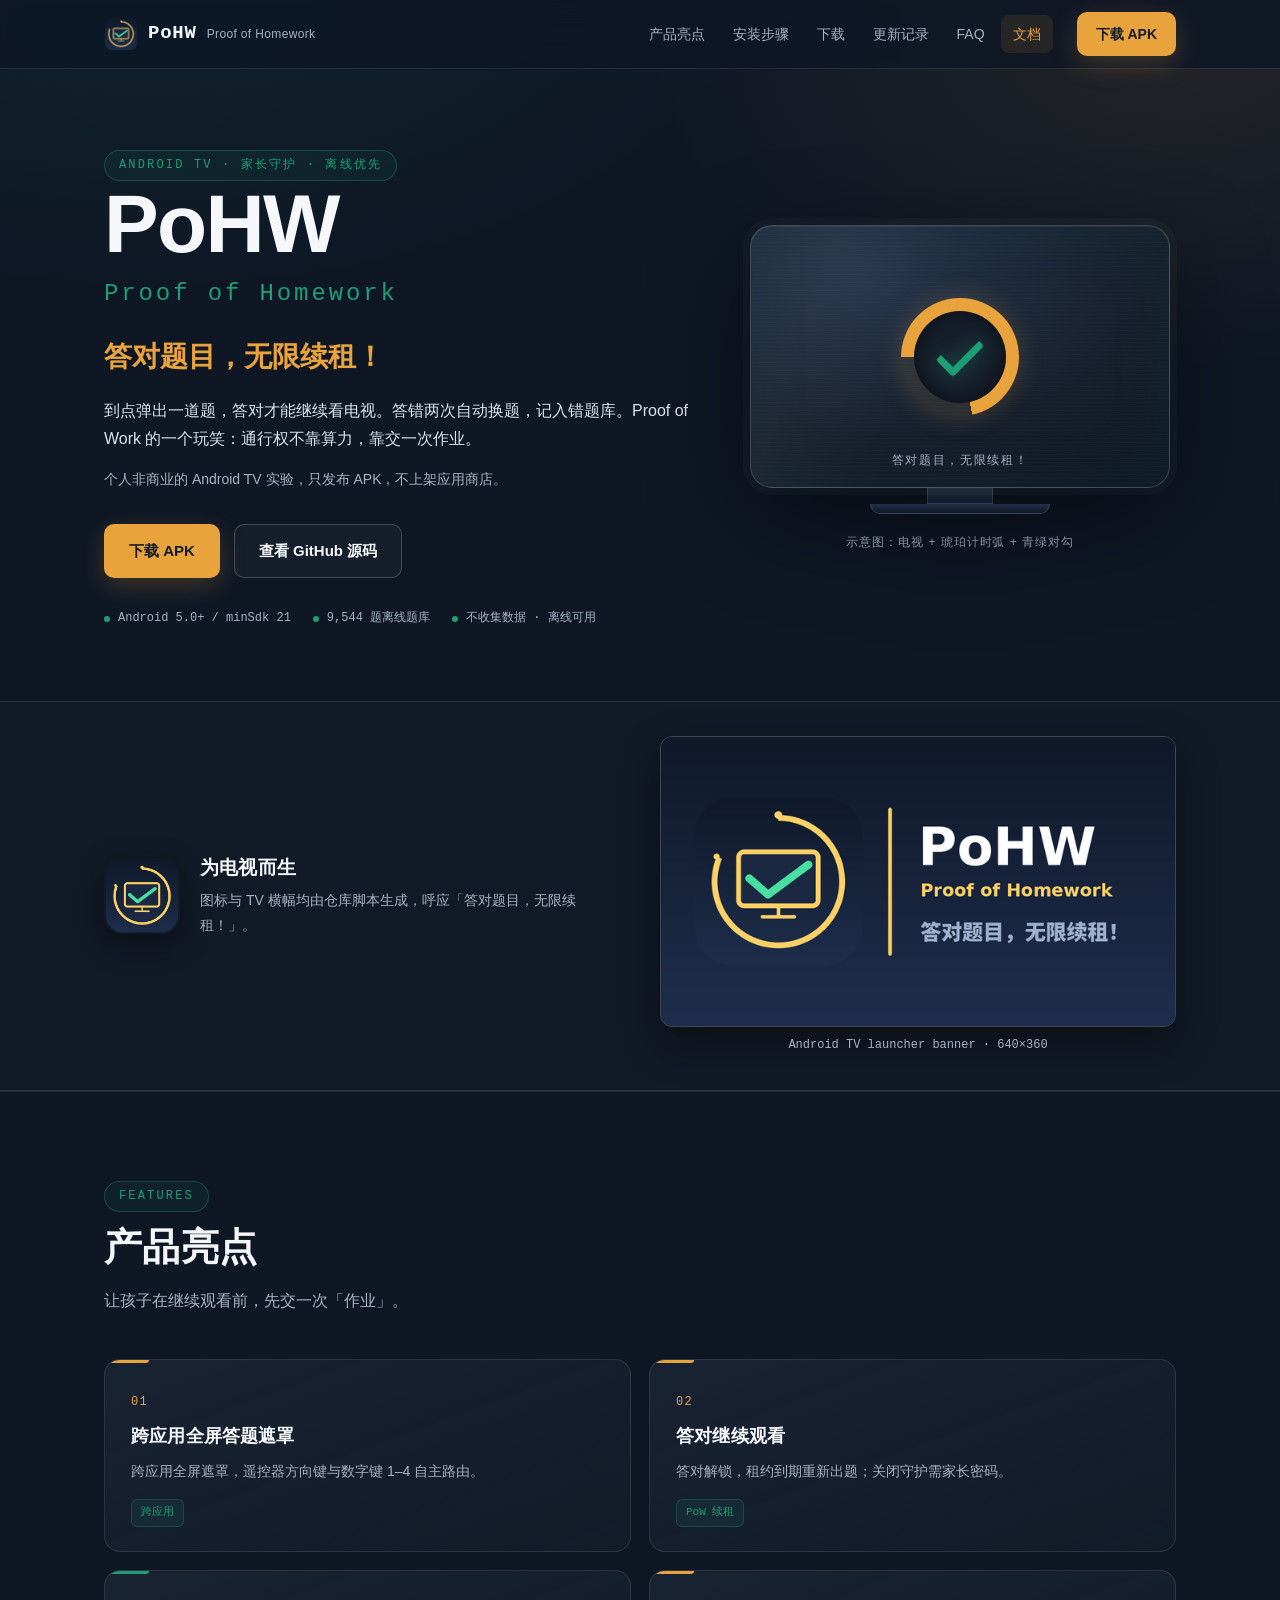
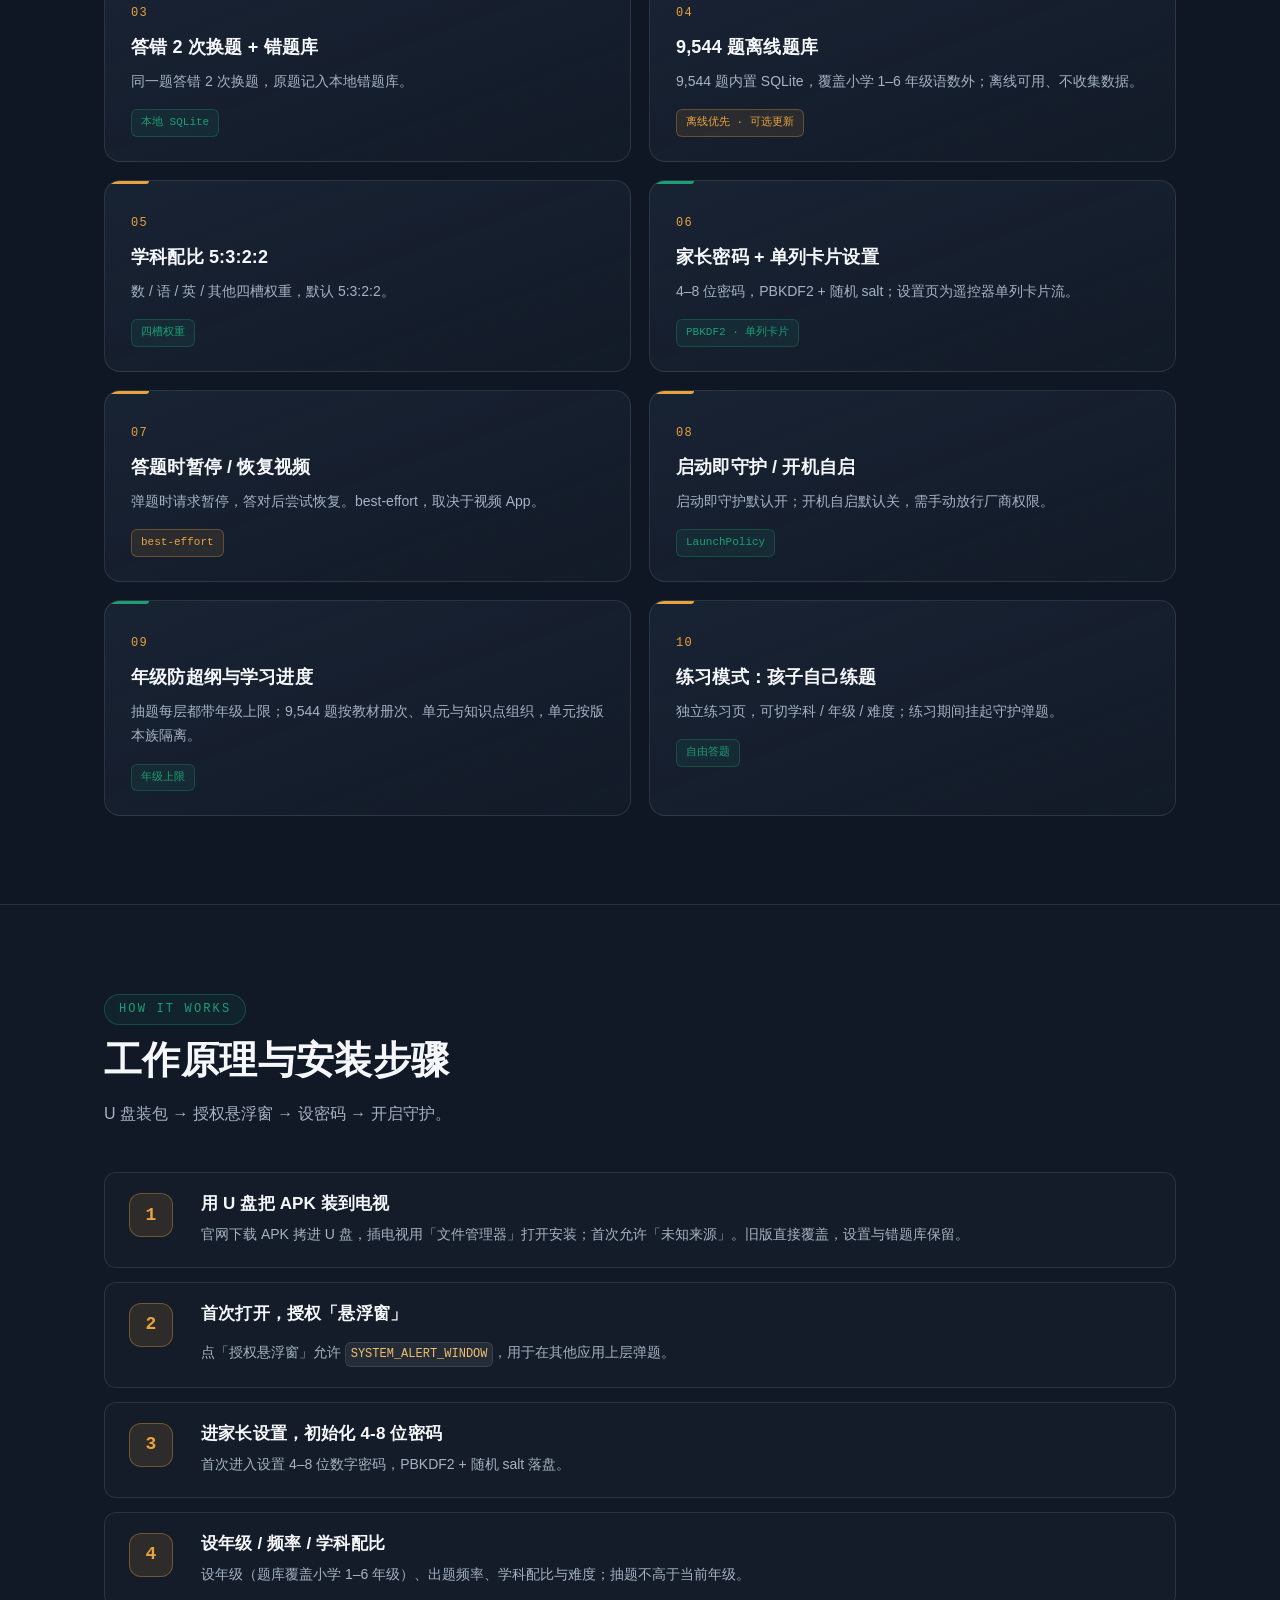
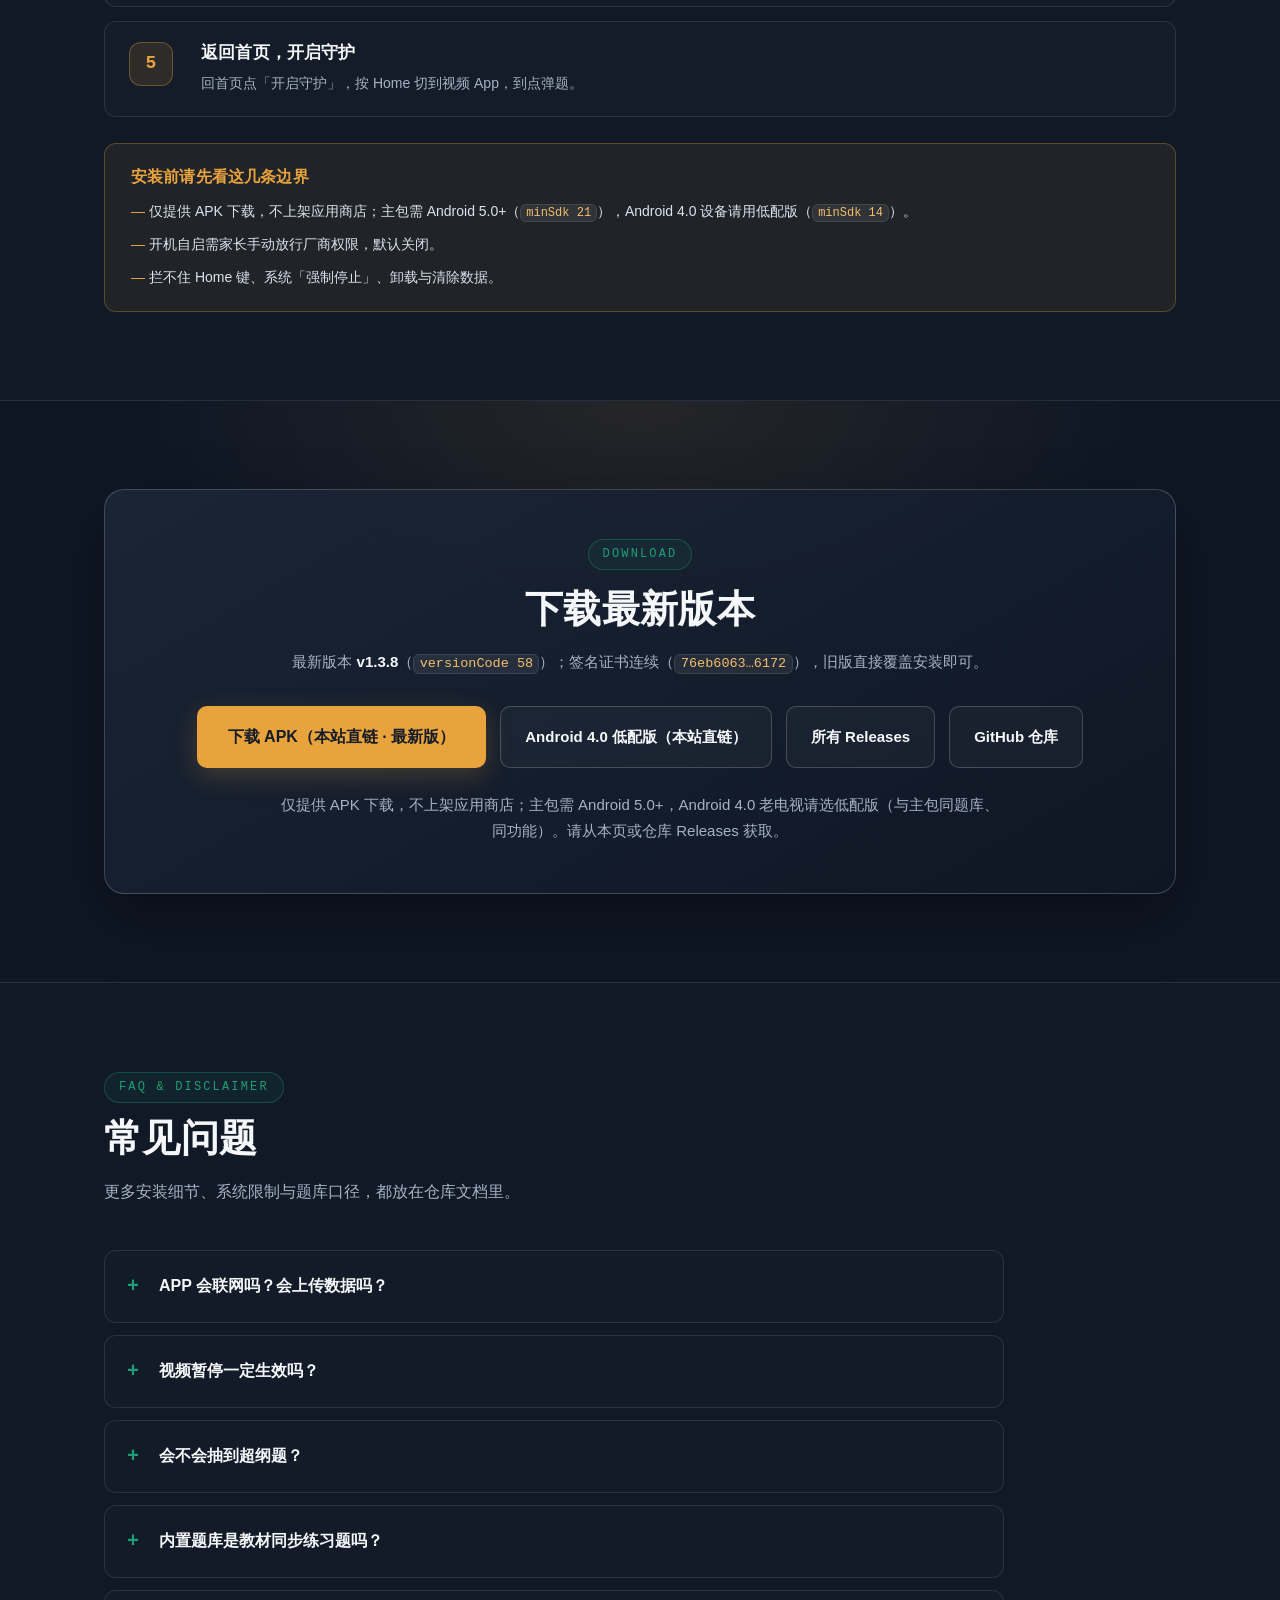
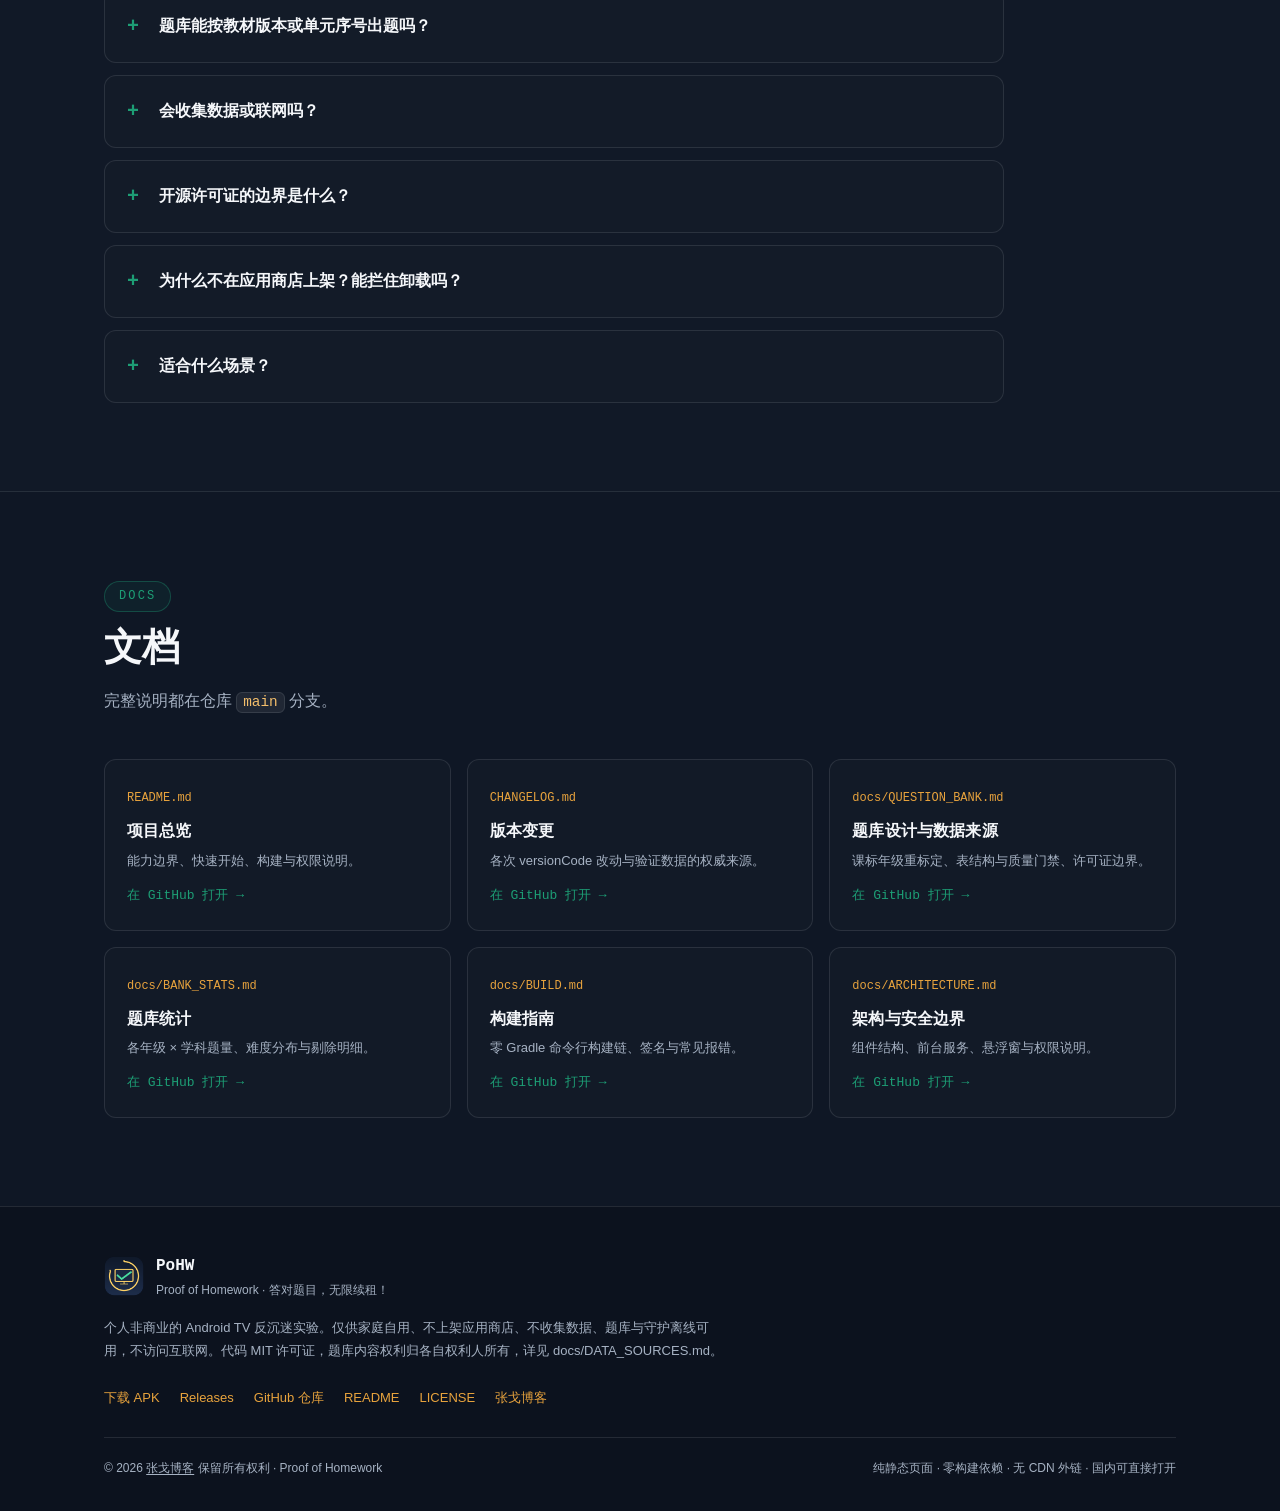
==== commit 58ed3871: "release: v1.3.8 metadata, changelog and site records" ====
--- a/site/index.html
+++ b/site/index.html
@@ -232,7 +232,7 @@
       <div class="download-box">
         <span class="eyebrow">Download</span>
         <h2 class="section-title">下载最新版本</h2>
-        <p>最新版本 <strong>v1.3.7</strong>（<code>versionCode 56</code>）；签名证书连续（<code>76eb6063…6172</code>），旧版直接覆盖安装即可。</p>
+        <p>最新版本 <strong>v1.3.8</strong>（<code>versionCode 58</code>）；签名证书连续（<code>76eb6063…6172</code>），旧版直接覆盖安装即可。</p>
         <div class="download-actions">
           <a class="btn btn-primary btn-lg" href="https://pohw.zhangge.net/dl/latest-main.apk">下载 APK（本站直链 · 最新版）</a>
           <a class="btn btn-ghost" href="https://pohw.zhangge.net/dl/latest-legacy.apk">Android 4.0 低配版（本站直链）</a>
